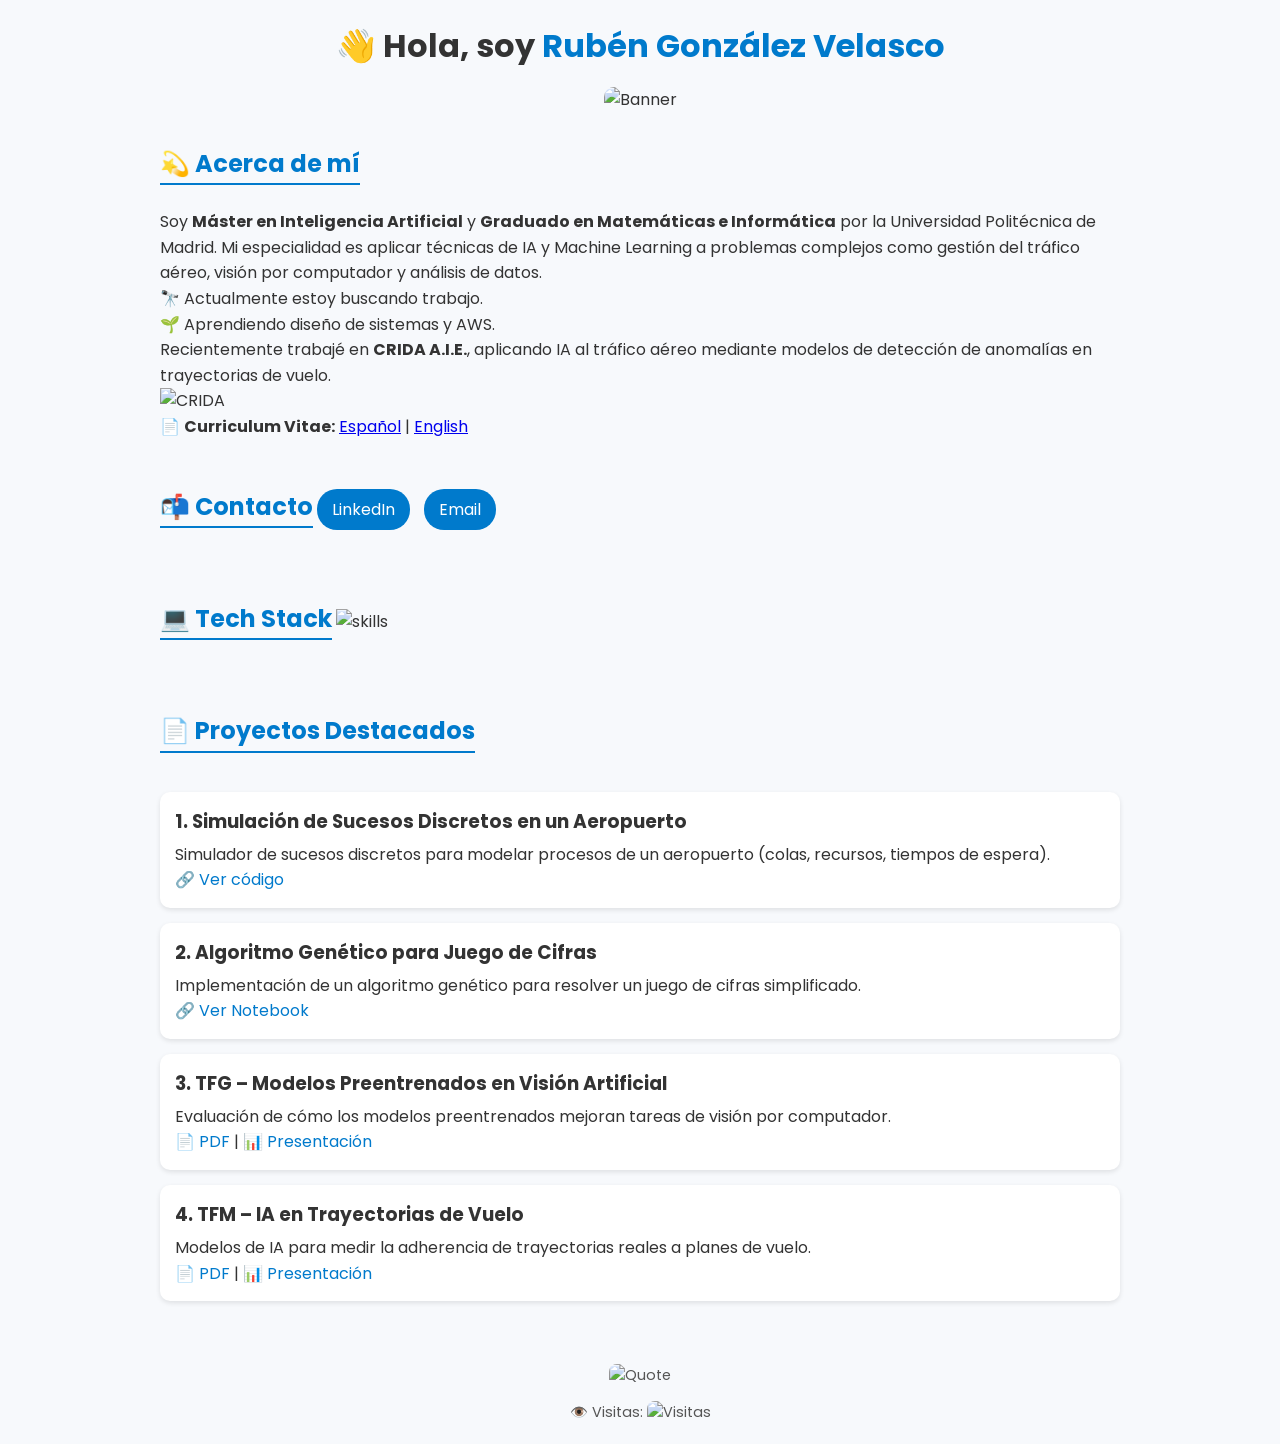
==== index.html @ e077697e "web portfolio" ====
<!DOCTYPE html>
<html lang="es">
<head>
  <meta charset="UTF-8" />
  <meta name="viewport" content="width=device-width, initial-scale=1.0" />
  <title>Rubén González Velasco - Portfolio</title>
  <link rel="stylesheet" href="style.css" />
  <link rel="icon" href="https://github.githubassets.com/favicons/favicon.svg">
</head>
<body>
  <header>
    <h1>👋 Hola, soy <span>Rubén González Velasco</span></h1>
    <img src="https://github.com/user-attachments/assets/cf36f04b-be37-4654-add8-c51fd2885842" alt="Banner" />
  </header>

  <section id="about">
    <h2>💫 Acerca de mí</h2>
    <p>
      Soy <strong>Máster en Inteligencia Artificial</strong> y <strong>Graduado en Matemáticas e Informática</strong> por la Universidad Politécnica de Madrid.
      Mi especialidad es aplicar técnicas de IA y Machine Learning a problemas complejos como gestión del tráfico aéreo, visión por computador y análisis de datos.
    </p>
    <p>🔭 Actualmente estoy buscando trabajo.<br>🌱 Aprendiendo diseño de sistemas y AWS.</p>
    <p>
      Recientemente trabajé en <strong>CRIDA A.I.E.</strong>, aplicando IA al tráfico aéreo mediante modelos de detección de anomalías en trayectorias de vuelo.
    </p>
    <img src="https://github.com/user-attachments/assets/e8e61210-2e44-48e4-aae3-0cb80ba0fecf" alt="CRIDA" />
    <p>📄 <strong>Curriculum Vitae:</strong>
      <a href="docs/CV_RubenGonzalezVelasco_Agosto25.pdf">Español</a> |
      <a href="docs/CV_RubenGonzalezVelasco_Aug25.pdf">English</a>
    </p>
  </section>

  <section id="contact">
    <h2>📬 Contacto</h2>
    <a class="badge" href="https://linkedin.com/in/rubengonvel" target="_blank">LinkedIn</a>
    <a class="badge" href="mailto:rubengonzalezvelasco@gmail.com">Email</a>
  </section>

  <section id="stack">
    <h2>💻 Tech Stack</h2>
    <img src="https://skillicons.dev/icons?i=python,java,c,r,tensorflow,pytorch,react,flask,aws,git,docker,latex,figma" alt="skills" />
  </section>

  <section id="projects">
    <h2>📄 Proyectos Destacados</h2>

    <div class="project">
      <h3>1. Simulación de Sucesos Discretos en un Aeropuerto</h3>
      <p>Simulador de sucesos discretos para modelar procesos de un aeropuerto (colas, recursos, tiempos de espera).</p>
      <a href="https://github.com/RubenGonV/Simulacion/tree/main/P1">🔗 Ver código</a>
    </div>

    <div class="project">
      <h3>2. Algoritmo Genético para Juego de Cifras</h3>
      <p>Implementación de un algoritmo genético para resolver un juego de cifras simplificado.</p>
      <a href="https://github.com/RubenGonV/Simulacion/blob/main/P2/genetic_main.ipynb">🔗 Ver Notebook</a>
    </div>

    <div class="project">
      <h3>3. TFG – Modelos Preentrenados en Visión Artificial</h3>
      <p>Evaluación de cómo los modelos preentrenados mejoran tareas de visión por computador.</p>
      <a href="docs/TFG_Ruben.pdf">📄 PDF</a> | <a href="docs/TFG_Presentacion.pdf">📊 Presentación</a>
    </div>

    <div class="project">
      <h3>4. TFM – IA en Trayectorias de Vuelo</h3>
      <p>Modelos de IA para medir la adherencia de trayectorias reales a planes de vuelo.</p>
      <a href="docs/TFM_Ruben.pdf">📄 PDF</a> | <a href="docs/TFM_Presentacion.pdf">📊 Presentación</a>
    </div>
  </section>

  <footer>
    <img src="https://quotes-github-readme.vercel.app/api?type=horizontal&theme=dark" alt="Quote" />
    <p>👁️ Visitas: <img src="https://visitcount.itsvg.in/api?id=RubenGonV&icon=0&color=12" alt="Visitas" /></p>
  </footer>
</body>
</html>
---- style.css ----
@import url('https://fonts.googleapis.com/css2?family=Poppins:wght@300;500;700&display=swap');

* {
  box-sizing: border-box;
  margin: 0;
  padding: 0;
  font-family: 'Poppins', sans-serif;
}

body {
  background-color: #f7f9fc;
  color: #333;
  line-height: 1.6;
  padding: 20px;
  max-width: 1000px;
  margin: auto;
}

header {
  text-align: center;
  margin-bottom: 2em;
}

header h1 span {
  color: #007acc;
}

header img {
  width: 100%;
  border-radius: 10px;
  margin-top: 1em;
}

section {
  margin-bottom: 3em;
}

h2 {
  color: #007acc;
  border-bottom: 2px solid #007acc;
  display: inline-block;
  margin-bottom: 1em;
}

.badge {
  display: inline-block;
  background: #007acc;
  color: white;
  padding: 8px 15px;
  border-radius: 20px;
  text-decoration: none;
  margin-right: 10px;
  transition: background 0.3s;
}

.badge:hover {
  background: #005b99;
}

.project {
  background: white;
  border-radius: 10px;
  padding: 15px;
  margin: 15px 0;
  box-shadow: 0 2px 5px rgba(0,0,0,0.1);
}

.project h3 {
  margin-bottom: 5px;
}

.project a {
  color: #007acc;
  text-decoration: none;
}

footer {
  text-align: center;
  font-size: 0.9em;
  color: #555;
}

footer img {
  margin-top: 1em;
  border-radius: 8px;
}
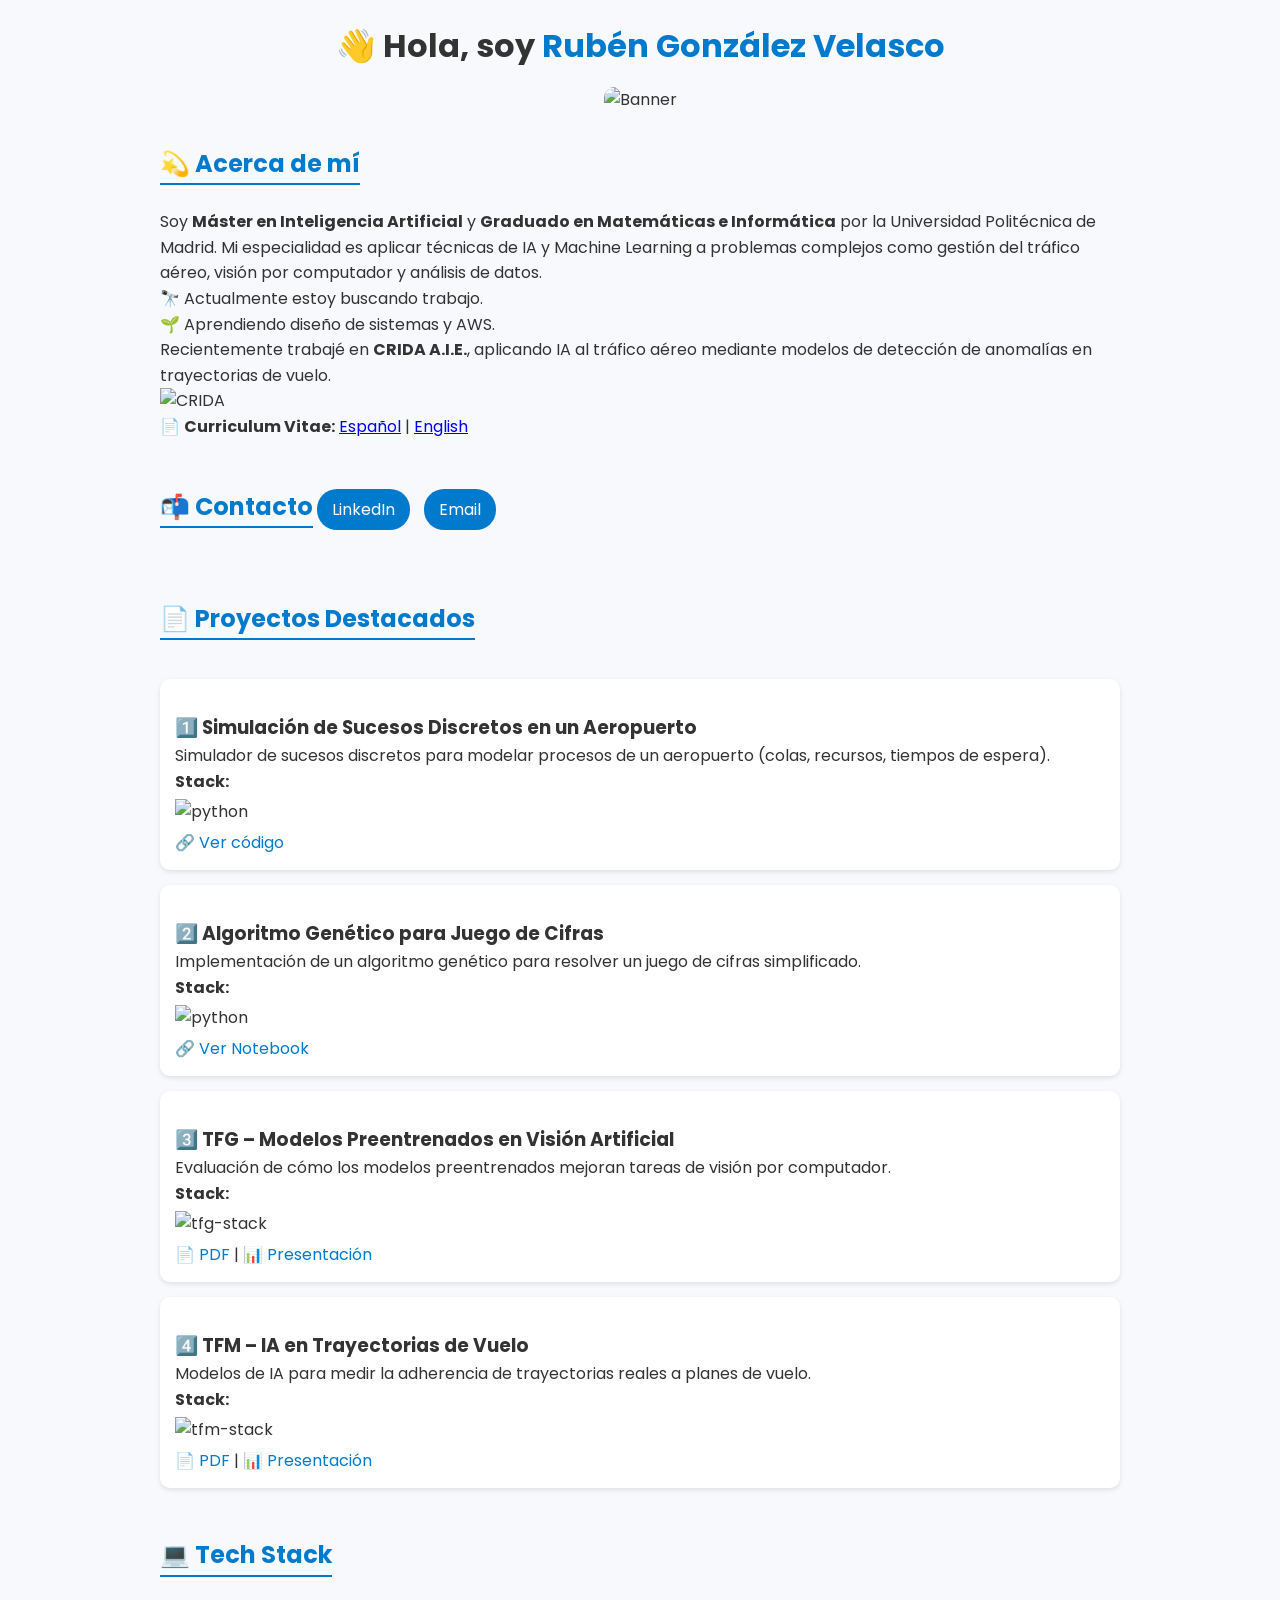
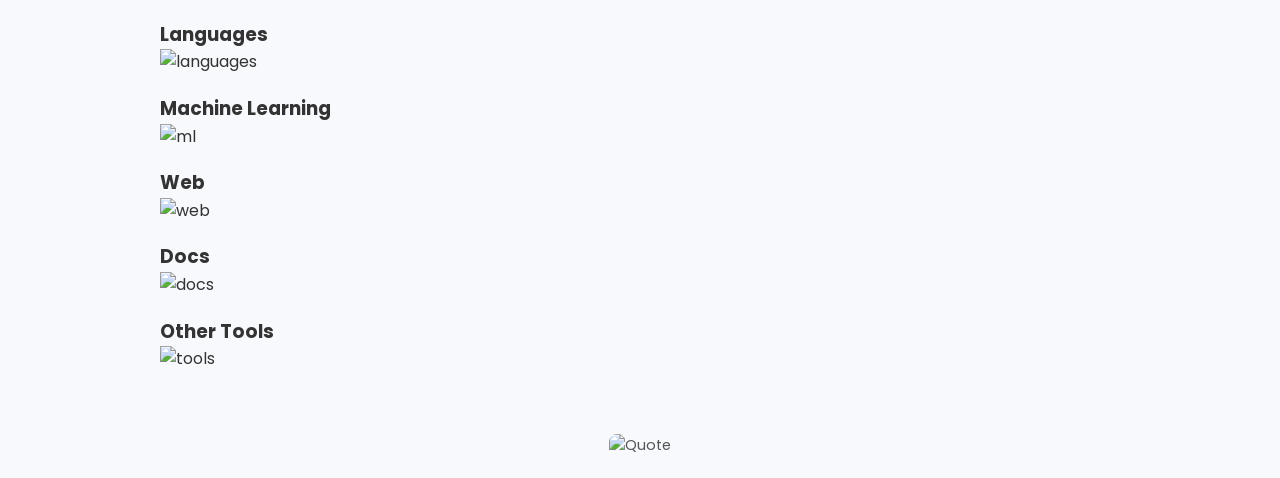
==== commit 28263457: "cambios visuales web" ====
--- a/index.html
+++ b/index.html
@@ -36,42 +36,69 @@
     <a class="badge" href="mailto:rubengonzalezvelasco@gmail.com">Email</a>
   </section>
 
-  <section id="stack">
-    <h2>💻 Tech Stack</h2>
-    <img src="https://skillicons.dev/icons?i=python,java,c,r,tensorflow,pytorch,react,flask,aws,git,docker,latex,figma" alt="skills" />
-  </section>
-
   <section id="projects">
     <h2>📄 Proyectos Destacados</h2>
 
     <div class="project">
-      <h3>1. Simulación de Sucesos Discretos en un Aeropuerto</h3>
+      <h3>1️⃣ Simulación de Sucesos Discretos en un Aeropuerto</h3>
       <p>Simulador de sucesos discretos para modelar procesos de un aeropuerto (colas, recursos, tiempos de espera).</p>
-      <a href="https://github.com/RubenGonV/Simulacion/tree/main/P1">🔗 Ver código</a>
+      <p><strong>Stack:</strong></p>
+      <img src="https://skillicons.dev/icons?i=python" alt="python">
+      <p><a href="https://github.com/RubenGonV/Simulacion/tree/main/P1">🔗 Ver código</a></p>
     </div>
 
     <div class="project">
-      <h3>2. Algoritmo Genético para Juego de Cifras</h3>
+      <h3>2️⃣ Algoritmo Genético para Juego de Cifras</h3>
       <p>Implementación de un algoritmo genético para resolver un juego de cifras simplificado.</p>
-      <a href="https://github.com/RubenGonV/Simulacion/blob/main/P2/genetic_main.ipynb">🔗 Ver Notebook</a>
+      <p><strong>Stack:</strong></p>
+      <img src="https://skillicons.dev/icons?i=python" alt="python">
+      <p><a href="https://github.com/RubenGonV/Simulacion/blob/main/P2/genetic_main.ipynb">🔗 Ver Notebook</a></p>
     </div>
 
     <div class="project">
-      <h3>3. TFG – Modelos Preentrenados en Visión Artificial</h3>
+      <h3>3️⃣ TFG – Modelos Preentrenados en Visión Artificial</h3>
       <p>Evaluación de cómo los modelos preentrenados mejoran tareas de visión por computador.</p>
-      <a href="docs/TFG_Ruben.pdf">📄 PDF</a> | <a href="docs/TFG_Presentacion.pdf">📊 Presentación</a>
+      <p><strong>Stack:</strong></p>
+      <img src="https://skillicons.dev/icons?i=python,flask,pytorch,docker,latex" alt="tfg-stack">
+      <p>
+        <a href="docs/TFG_Ruben.pdf">📄 PDF</a> | 
+        <a href="docs/TFG_Presentacion.pdf">📊 Presentación</a>
+      </p>
     </div>
 
     <div class="project">
-      <h3>4. TFM – IA en Trayectorias de Vuelo</h3>
+      <h3>4️⃣ TFM – IA en Trayectorias de Vuelo</h3>
       <p>Modelos de IA para medir la adherencia de trayectorias reales a planes de vuelo.</p>
-      <a href="docs/TFM_Ruben.pdf">📄 PDF</a> | <a href="docs/TFM_Presentacion.pdf">📊 Presentación</a>
+      <p><strong>Stack:</strong></p>
+      <img src="https://skillicons.dev/icons?i=python,tensorflow,latex" alt="tfm-stack">
+      <p>
+        <a href="docs/TFM_Ruben.pdf">📄 PDF</a> | 
+        <a href="docs/TFM_Presentacion.pdf">📊 Presentación</a>
+      </p>
     </div>
+  </section>
+
+  <section id="stack">
+    <h2>💻 Tech Stack</h2>
+    
+    <h3>Languages</h3>
+    <p><img src="https://skillicons.dev/icons?i=python,c,java,r" alt="languages"></p>
+
+    <h3>Machine Learning</h3>
+    <p><img src="https://skillicons.dev/icons?i=pytorch,tensorflow,sklearn" alt="ml"></p>
+
+    <h3>Web</h3>
+    <p><img src="https://skillicons.dev/icons?i=angular,flask" alt="web"></p>
+
+    <h3>Docs</h3>
+    <p><img src="https://skillicons.dev/icons?i=latex,markdown,figma,notion" alt="docs"></p>
+
+    <h3>Other Tools</h3>
+    <p><img src="https://skillicons.dev/icons?i=anaconda,qt,mysql,postgres,githubactions,git,github,gitlab,docker,postman" alt="tools"></p>
   </section>
 
   <footer>
     <img src="https://quotes-github-readme.vercel.app/api?type=horizontal&theme=dark" alt="Quote" />
-    <p>👁️ Visitas: <img src="https://visitcount.itsvg.in/api?id=RubenGonV&icon=0&color=12" alt="Visitas" /></p>
   </footer>
 </body>
 </html>
--- a/style.css
+++ b/style.css
@@ -42,6 +42,11 @@
   margin-bottom: 1em;
 }
 
+h3 {
+  margin-top: 1em;
+  color: #333;
+}
+
 .badge {
   display: inline-block;
   background: #007acc;
@@ -65,8 +70,9 @@
   box-shadow: 0 2px 5px rgba(0,0,0,0.1);
 }
 
-.project h3 {
-  margin-bottom: 5px;
+.project img {
+  height: 40px;
+  margin: 5px 0;
 }
 
 .project a {
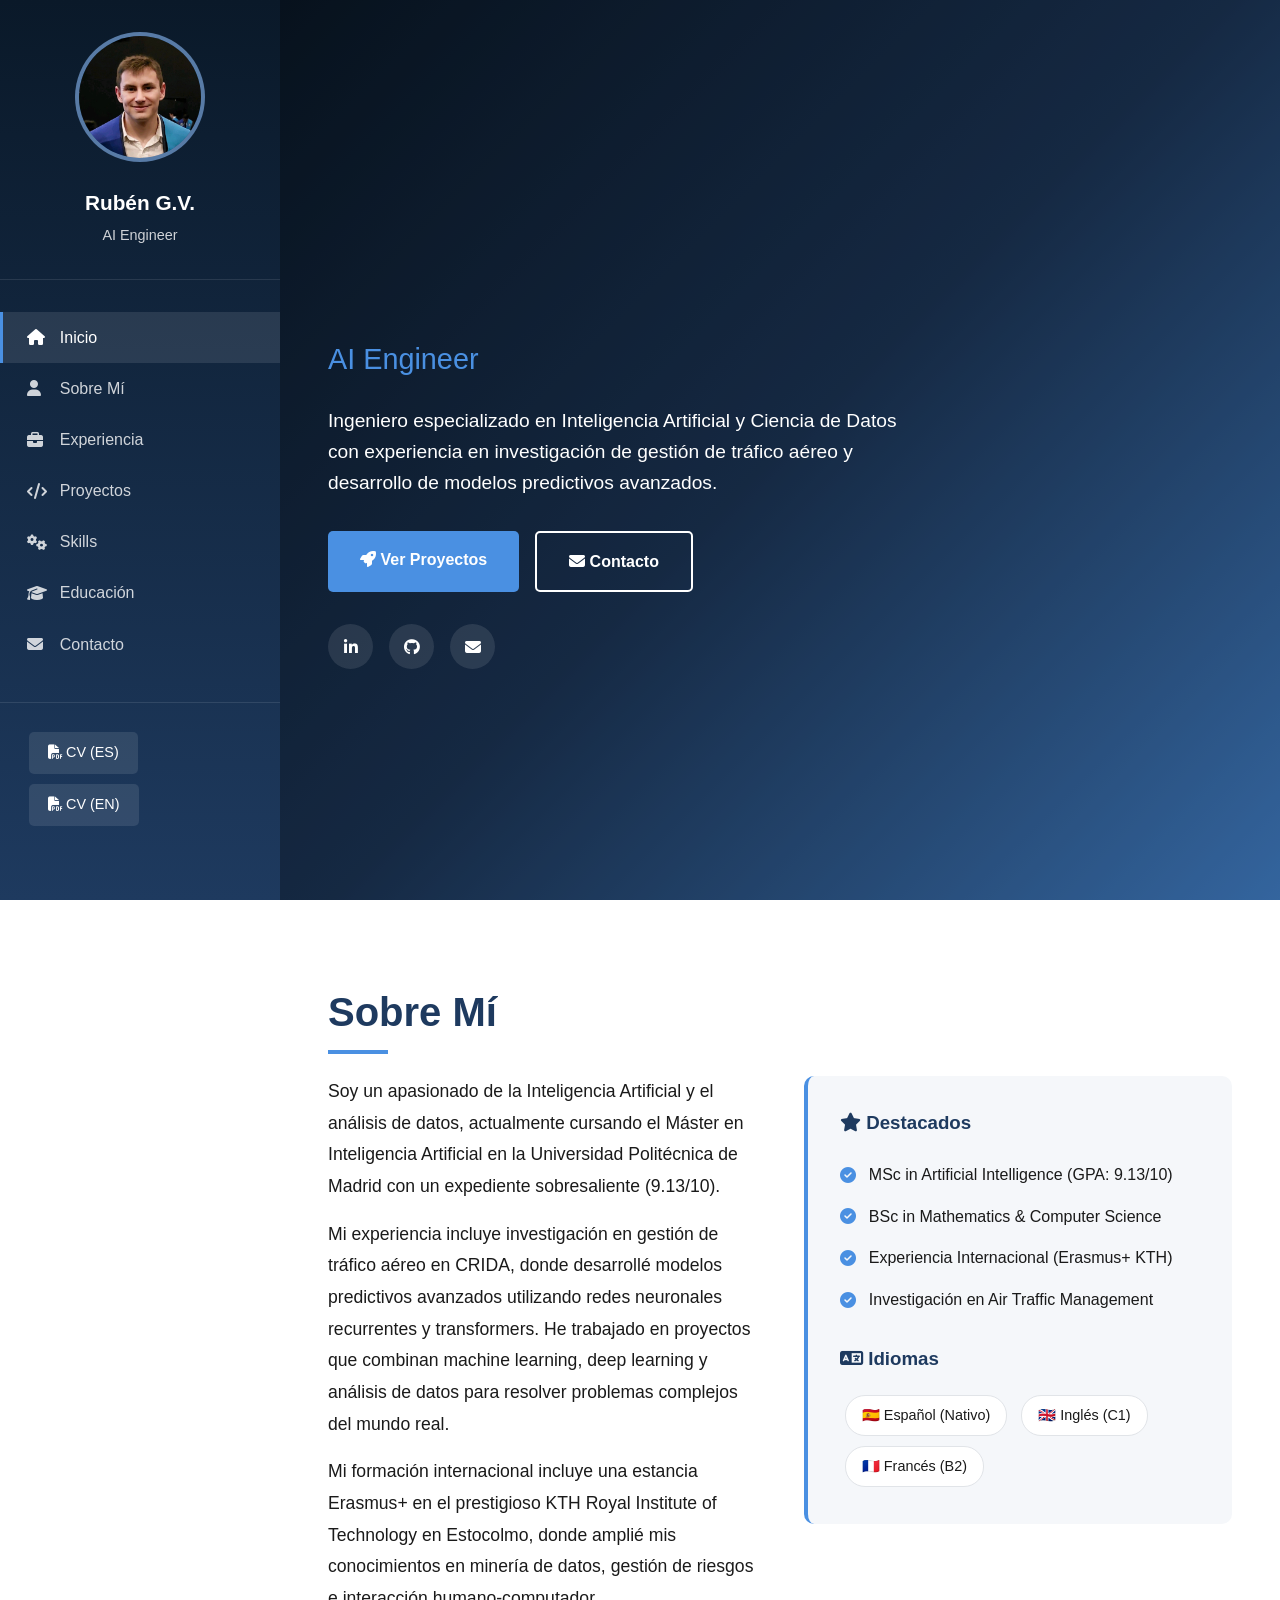
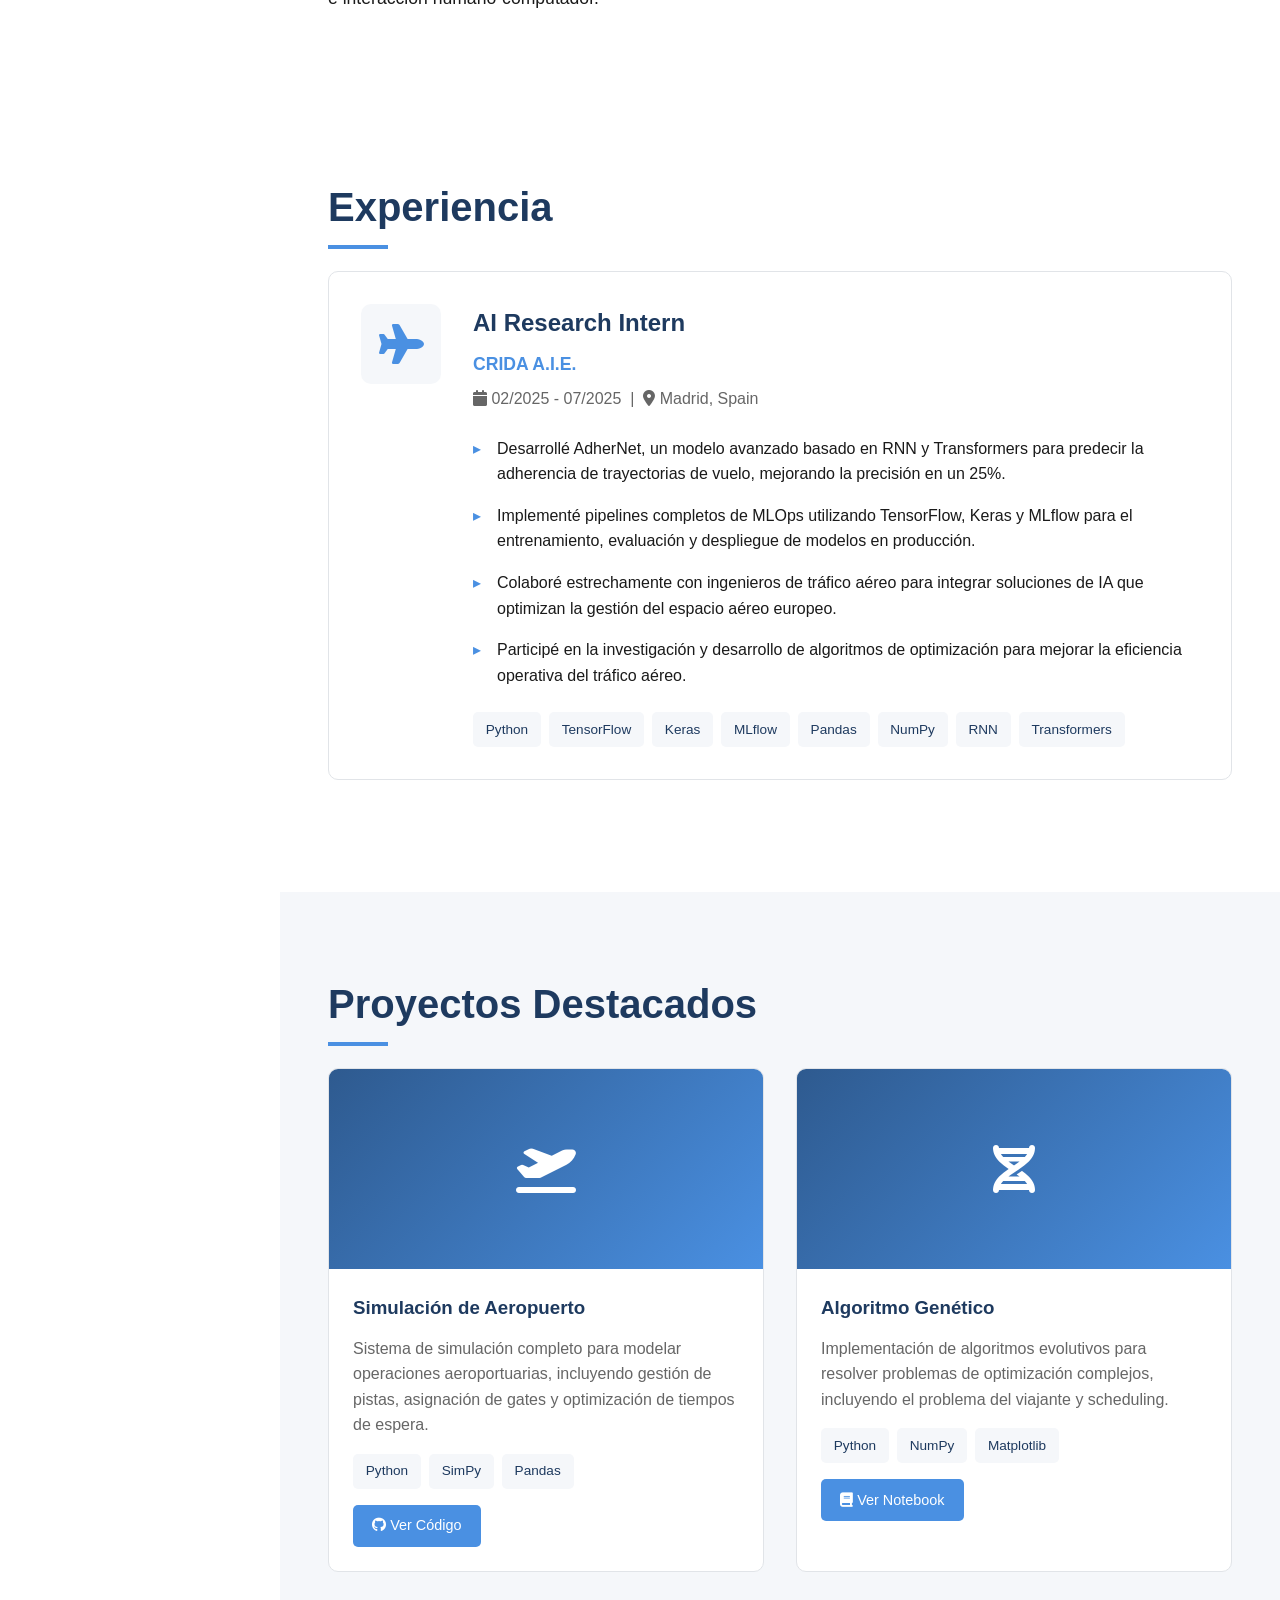
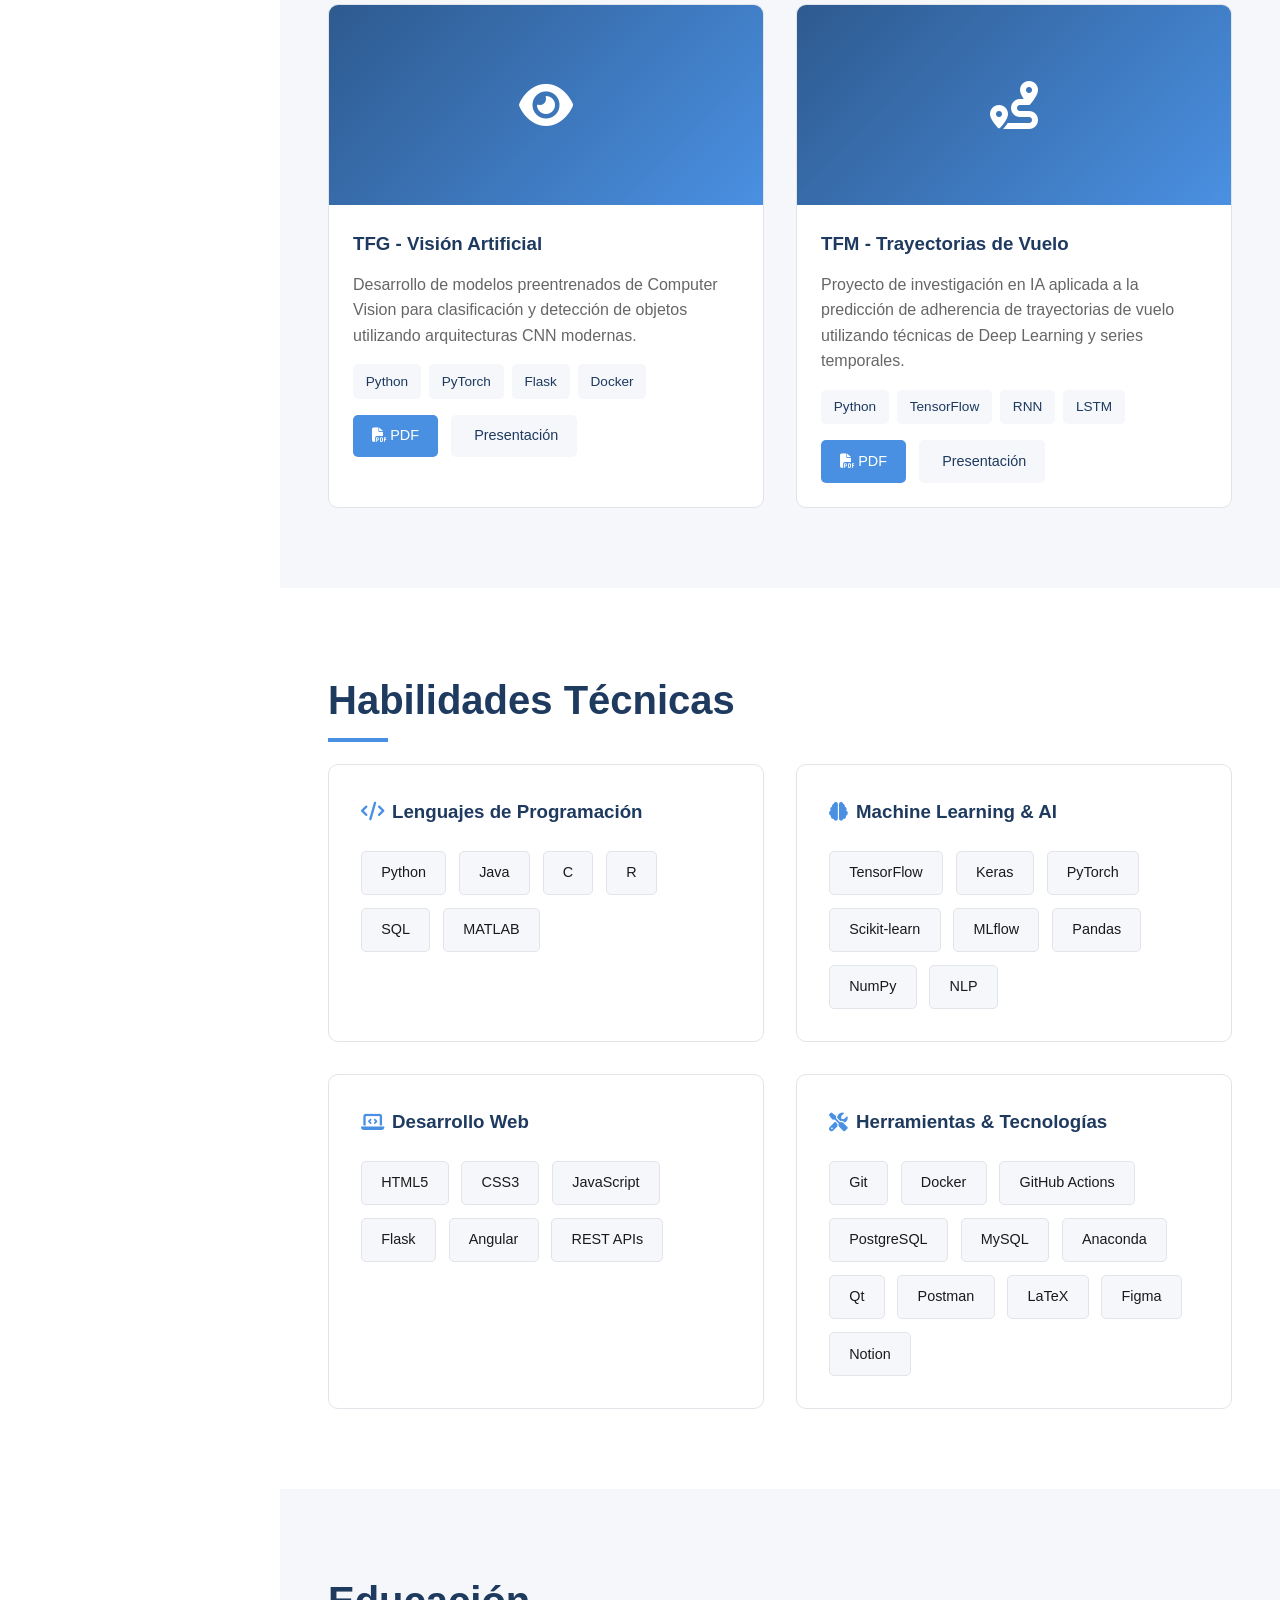
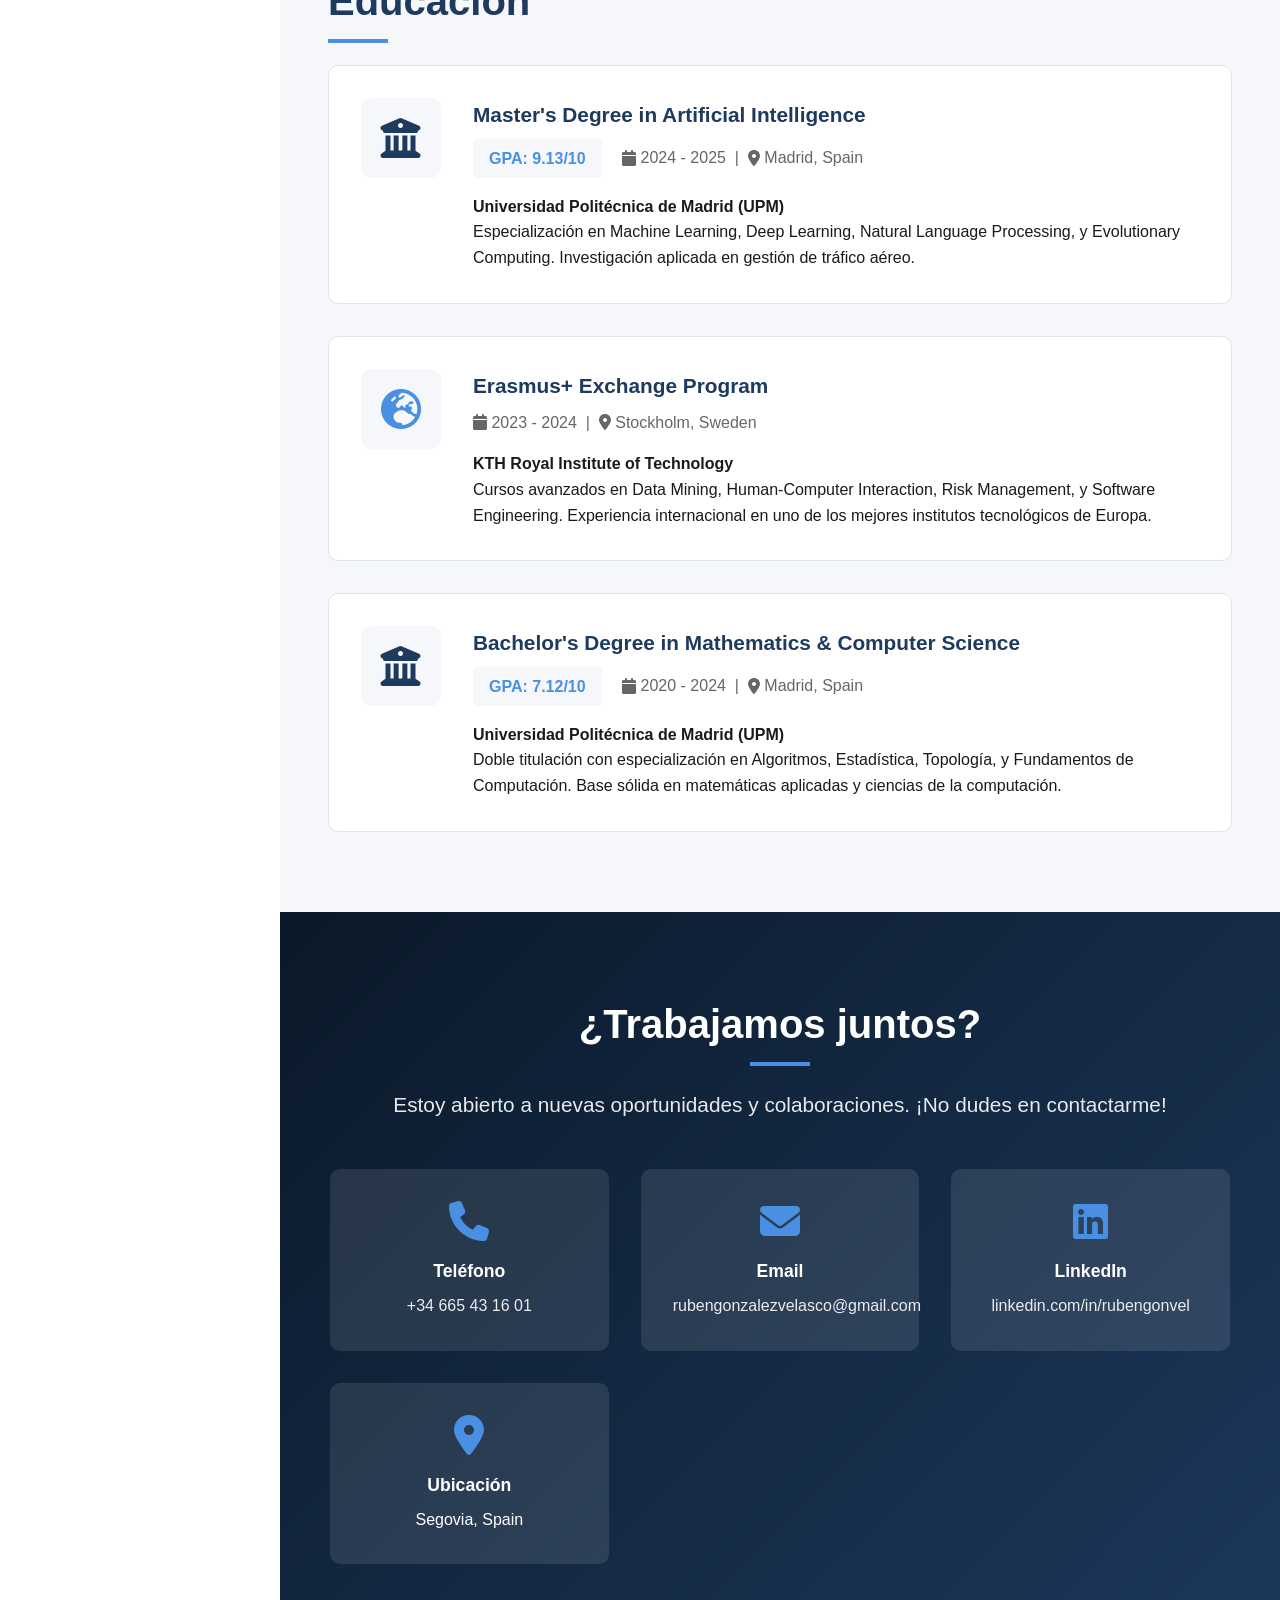
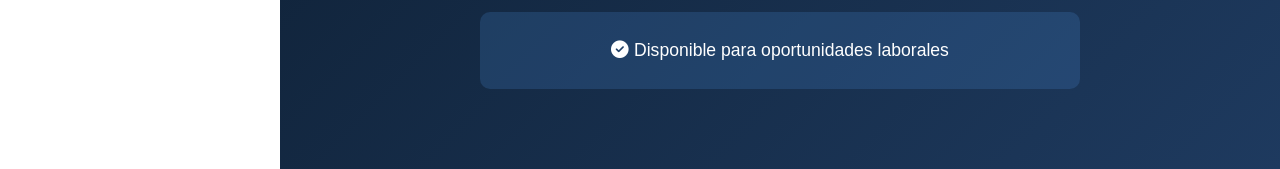
==== commit 0a435526: "Design Update" ====
--- a/index.html
+++ b/index.html
@@ -1,104 +1,462 @@
 <!DOCTYPE html>
 <html lang="es">
 <head>
-  <meta charset="UTF-8" />
-  <meta name="viewport" content="width=device-width, initial-scale=1.0" />
-  <title>Rubén González Velasco - Portfolio</title>
-  <link rel="stylesheet" href="style.css" />
-  <link rel="icon" href="https://github.githubassets.com/favicons/favicon.svg">
+    <meta charset="UTF-8">
+    <meta name="viewport" content="width=device-width, initial-scale=1.0">
+    <meta name="description" content="Portfolio de Rubén González Velasco - AI Engineer, Data Scientist e Investigador especializado en Machine Learning y Gestión de Tráfico Aéreo">
+    <meta name="keywords" content="AI Engineer, Data Science, Machine Learning, Python, Research, Portfolio">
+    <meta name="author" content="Rubén González Velasco">
+    
+    <!-- Open Graph -->
+    <meta property="og:title" content="Rubén González Velasco - AI Engineer & Researcher">
+    <meta property="og:description" content="Portfolio profesional de ingeniero especializado en IA y Ciencia de Datos">
+    <meta property="og:type" content="website">
+    
+    <title>Rubén González Velasco - AI Engineer & Researcher</title>
+    
+    <!-- Font Awesome -->
+    <link rel="stylesheet" href="https://cdnjs.cloudflare.com/ajax/libs/font-awesome/6.4.0/css/all.min.css">
+    
+    <!-- Estilos externos -->
+    <link rel="stylesheet" href="style.css">
 </head>
 <body>
-  <header>
-    <h1>👋 Hola, soy <span>Rubén González Velasco</span></h1>
-    <img src="https://github.com/user-attachments/assets/cf36f04b-be37-4654-add8-c51fd2885842" alt="Banner" />
-  </header>
-
-  <section id="about">
-    <h2>💫 Acerca de mí</h2>
-    <p>
-      Soy <strong>Máster en Inteligencia Artificial</strong> y <strong>Graduado en Matemáticas e Informática</strong> por la Universidad Politécnica de Madrid.
-      Mi especialidad es aplicar técnicas de IA y Machine Learning a problemas complejos como gestión del tráfico aéreo, visión por computador y análisis de datos.
-    </p>
-    <p>🔭 Actualmente estoy buscando trabajo.<br>🌱 Aprendiendo diseño de sistemas y AWS.</p>
-    <p>
-      Recientemente trabajé en <strong>CRIDA A.I.E.</strong>, aplicando IA al tráfico aéreo mediante modelos de detección de anomalías en trayectorias de vuelo.
-    </p>
-    <img src="https://github.com/user-attachments/assets/e8e61210-2e44-48e4-aae3-0cb80ba0fecf" alt="CRIDA" />
-    <p>📄 <strong>Curriculum Vitae:</strong>
-      <a href="docs/CV_RubenGonzalezVelasco_Agosto25.pdf">Español</a> |
-      <a href="docs/CV_RubenGonzalezVelasco_Aug25.pdf">English</a>
-    </p>
-  </section>
-
-  <section id="contact">
-    <h2>📬 Contacto</h2>
-    <a class="badge" href="https://linkedin.com/in/rubengonvel" target="_blank">LinkedIn</a>
-    <a class="badge" href="mailto:rubengonzalezvelasco@gmail.com">Email</a>
-  </section>
-
-  <section id="projects">
-    <h2>📄 Proyectos Destacados</h2>
-
-    <div class="project">
-      <h3>1️⃣ Simulación de Sucesos Discretos en un Aeropuerto</h3>
-      <p>Simulador de sucesos discretos para modelar procesos de un aeropuerto (colas, recursos, tiempos de espera).</p>
-      <p><strong>Stack:</strong></p>
-      <img src="https://skillicons.dev/icons?i=python" alt="python">
-      <p><a href="https://github.com/RubenGonV/Simulacion/tree/main/P1">🔗 Ver código</a></p>
-    </div>
-
-    <div class="project">
-      <h3>2️⃣ Algoritmo Genético para Juego de Cifras</h3>
-      <p>Implementación de un algoritmo genético para resolver un juego de cifras simplificado.</p>
-      <p><strong>Stack:</strong></p>
-      <img src="https://skillicons.dev/icons?i=python" alt="python">
-      <p><a href="https://github.com/RubenGonV/Simulacion/blob/main/P2/genetic_main.ipynb">🔗 Ver Notebook</a></p>
-    </div>
-
-    <div class="project">
-      <h3>3️⃣ TFG – Modelos Preentrenados en Visión Artificial</h3>
-      <p>Evaluación de cómo los modelos preentrenados mejoran tareas de visión por computador.</p>
-      <p><strong>Stack:</strong></p>
-      <img src="https://skillicons.dev/icons?i=python,flask,pytorch,docker,latex" alt="tfg-stack">
-      <p>
-        <a href="docs/TFG_Ruben.pdf">📄 PDF</a> | 
-        <a href="docs/TFG_Presentacion.pdf">📊 Presentación</a>
-      </p>
-    </div>
-
-    <div class="project">
-      <h3>4️⃣ TFM – IA en Trayectorias de Vuelo</h3>
-      <p>Modelos de IA para medir la adherencia de trayectorias reales a planes de vuelo.</p>
-      <p><strong>Stack:</strong></p>
-      <img src="https://skillicons.dev/icons?i=python,tensorflow,latex" alt="tfm-stack">
-      <p>
-        <a href="docs/TFM_Ruben.pdf">📄 PDF</a> | 
-        <a href="docs/TFM_Presentacion.pdf">📊 Presentación</a>
-      </p>
-    </div>
-  </section>
-
-  <section id="stack">
-    <h2>💻 Tech Stack</h2>
-    
-    <h3>Languages</h3>
-    <p><img src="https://skillicons.dev/icons?i=python,c,java,r" alt="languages"></p>
-
-    <h3>Machine Learning</h3>
-    <p><img src="https://skillicons.dev/icons?i=pytorch,tensorflow,sklearn" alt="ml"></p>
-
-    <h3>Web</h3>
-    <p><img src="https://skillicons.dev/icons?i=angular,flask" alt="web"></p>
-
-    <h3>Docs</h3>
-    <p><img src="https://skillicons.dev/icons?i=latex,markdown,figma,notion" alt="docs"></p>
-
-    <h3>Other Tools</h3>
-    <p><img src="https://skillicons.dev/icons?i=anaconda,qt,mysql,postgres,githubactions,git,github,gitlab,docker,postman" alt="tools"></p>
-  </section>
-
-  <footer>
-    <img src="https://quotes-github-readme.vercel.app/api?type=horizontal&theme=dark" alt="Quote" />
-  </footer>
+    <!-- Navegación Lateral -->
+    <aside class="sidebar" id="sidebar">
+        <div class="sidebar-header">
+            <img src="images/perfil.jpg" alt="Foto de Rubén González Velasco" class="profile-img">
+            <h2>Rubén G.V.</h2>
+            <p>AI Engineer</p>
+        </div>
+        
+        <nav class="sidebar-nav">
+            <a href="#inicio" class="nav-link active">
+                <i class="fas fa-home"></i>
+                Inicio
+            </a>
+            <a href="#sobre-mi" class="nav-link">
+                <i class="fas fa-user"></i>
+                Sobre Mí
+            </a>
+            <a href="#experiencia" class="nav-link">
+                <i class="fas fa-briefcase"></i>
+                Experiencia
+            </a>
+            <a href="#proyectos" class="nav-link">
+                <i class="fas fa-code"></i>
+                Proyectos
+            </a>
+            <a href="#skills" class="nav-link">
+                <i class="fas fa-cogs"></i>
+                Skills
+            </a>
+            <a href="#educacion" class="nav-link">
+                <i class="fas fa-graduation-cap"></i>
+                Educación
+            </a>
+            <a href="#contacto" class="nav-link">
+                <i class="fas fa-envelope"></i>
+                Contacto
+            </a>
+        </nav>
+        
+        <div class="cv-links">
+            <a href="https://github.com/RubenGonV/RubenGonV/blob/main/docs/CV_RubenGonzalezVelasco_Aug25.pdf" class="cv-link" target="_blank">
+                <i class="fas fa-file-pdf"></i> CV (ES)
+            </a>
+            <a href="https://github.com/RubenGonV/RubenGonV/blob/main/docs/CV_RubenGonzalezVelasco_EN_Nov25.pdf" class="cv-link" target="_blank">
+                <i class="fas fa-file-pdf"></i> CV (EN)
+            </a>
+
+        </div>
+    </aside>
+
+    <!-- Header Móvil -->
+    <header class="mobile-header">
+        <h2>Rubén G.V.</h2>
+        <button class="hamburger" id="hamburger">
+            <i class="fas fa-bars"></i>
+        </button>
+    </header>
+
+    <!-- Contenido Principal -->
+    <main class="main-content">
+        <!-- Hero Section -->
+        <section id="inicio">
+            <div class="hero-content">
+                <h1 class="fade-in">Rubén González Velasco</h1>
+                <div class="typing-text" id="typing-text"></div>
+                <p class="hero-description fade-in">
+                    Ingeniero especializado en Inteligencia Artificial y Ciencia de Datos con experiencia en investigación de gestión de tráfico aéreo y desarrollo de modelos predictivos avanzados.
+                </p>
+                <div class="cta-buttons fade-in">
+                    <a href="#proyectos" class="btn btn-primary">
+                        <i class="fas fa-rocket"></i> Ver Proyectos
+                    </a>
+                    <a href="#contacto" class="btn btn-outline">
+                        <i class="fas fa-envelope"></i> Contacto
+                    </a>
+                </div>
+                <div class="social-links fade-in">
+                    <a href="https://linkedin.com/in/rubengonvel/" target="_blank" class="social-link" title="LinkedIn">
+                        <i class="fab fa-linkedin-in"></i>
+                    </a>
+                    <a href="https://github.com/rubengonv" target="_blank" class="social-link" title="GitHub">
+                        <i class="fab fa-github"></i>
+                    </a>
+                    <a href="mailto:rubengonzalezvelasco@gmail.com" class="social-link" title="Email">
+                        <i class="fas fa-envelope"></i>
+                    </a>
+                </div>
+            </div>
+        </section>
+
+        <!-- About Section -->
+        <section id="sobre-mi">
+            <h2 class="section-title">Sobre Mí</h2>
+            <div class="about-content">
+                <div class="about-text">
+                    <p>
+                        Soy un apasionado de la Inteligencia Artificial y el análisis de datos, actualmente cursando el Máster en Inteligencia Artificial en la Universidad Politécnica de Madrid con un expediente sobresaliente (9.13/10).
+                    </p>
+                    <p style="margin-top: 1rem;">
+                        Mi experiencia incluye investigación en gestión de tráfico aéreo en CRIDA, donde desarrollé modelos predictivos avanzados utilizando redes neuronales recurrentes y transformers. He trabajado en proyectos que combinan machine learning, deep learning y análisis de datos para resolver problemas complejos del mundo real.
+                    </p>
+                    <p style="margin-top: 1rem;">
+                        Mi formación internacional incluye una estancia Erasmus+ en el prestigioso KTH Royal Institute of Technology en Estocolmo, donde amplié mis conocimientos en minería de datos, gestión de riesgos e interacción humano-computador.
+                    </p>
+                </div>
+                <div>
+                    <div class="highlights">
+                        <h3><i class="fas fa-star"></i> Destacados</h3>
+                        <ul>
+                            <li>
+                                <i class="fas fa-check-circle"></i>
+                                MSc in Artificial Intelligence (GPA: 9.13/10)
+                            </li>
+                            <li>
+                                <i class="fas fa-check-circle"></i>
+                                BSc in Mathematics & Computer Science
+                            </li>
+                            <li>
+                                <i class="fas fa-check-circle"></i>
+                                Experiencia Internacional (Erasmus+ KTH)
+                            </li>
+                            <li>
+                                <i class="fas fa-check-circle"></i>
+                                Investigación en Air Traffic Management
+                            </li>
+                        </ul>
+                        <div class="languages">
+                            <h3 style="margin-top: 1.5rem;"><i class="fas fa-language"></i> Idiomas</h3>
+                            <span class="language-tag">🇪🇸 Español (Nativo)</span>
+                            <span class="language-tag">🇬🇧 Inglés (C1)</span>
+                            <span class="language-tag">🇫🇷 Francés (B2)</span>
+                        </div>
+                    </div>
+                </div>
+            </div>
+        </section>
+
+        <!-- Experience Section -->
+        <section id="experiencia">
+            <h2 class="section-title">Experiencia</h2>
+            <div class="experience-card">
+                <div class="company-logo" style="background: var(--surface); display: flex; align-items: center; justify-content: center; border-radius: 10px;">
+                    <i class="fas fa-plane" style="font-size: 2.5rem; color: var(--accent);"></i>
+                </div>
+                <div class="experience-details">
+                    <h3>AI Research Intern</h3>
+                    <div class="company-name">CRIDA A.I.E.</div>
+                    <div class="experience-meta">
+                        <i class="fas fa-calendar"></i> 02/2025 - 07/2025 &nbsp;|&nbsp;
+                        <i class="fas fa-map-marker-alt"></i> Madrid, Spain
+                    </div>
+                    <ul class="experience-bullets">
+                        <li>Desarrollé AdherNet, un modelo avanzado basado en RNN y Transformers para predecir la adherencia de trayectorias de vuelo, mejorando la precisión en un 25%.</li>
+                        <li>Implementé pipelines completos de MLOps utilizando TensorFlow, Keras y MLflow para el entrenamiento, evaluación y despliegue de modelos en producción.</li>
+                        <li>Colaboré estrechamente con ingenieros de tráfico aéreo para integrar soluciones de IA que optimizan la gestión del espacio aéreo europeo.</li>
+                        <li>Participé en la investigación y desarrollo de algoritmos de optimización para mejorar la eficiencia operativa del tráfico aéreo.</li>
+                    </ul>
+                    <div class="tech-badges">
+                        <span class="badge">Python</span>
+                        <span class="badge">TensorFlow</span>
+                        <span class="badge">Keras</span>
+                        <span class="badge">MLflow</span>
+                        <span class="badge">Pandas</span>
+                        <span class="badge">NumPy</span>
+                        <span class="badge">RNN</span>
+                        <span class="badge">Transformers</span>
+                    </div>
+                </div>
+            </div>
+        </section>
+
+        <!-- Projects Section -->
+        <section id="proyectos">
+            <h2 class="section-title">Proyectos Destacados</h2>
+            <div class="projects-grid">
+                <!-- Proyecto 1 -->
+                <div class="project-card">
+                    <div class="project-image">
+                        <i class="fas fa-plane-departure"></i>
+                    </div>
+                    <div class="project-content">
+                        <h3>Simulación de Aeropuerto</h3>
+                        <p class="project-description">
+                            Sistema de simulación completo para modelar operaciones aeroportuarias, incluyendo gestión de pistas, asignación de gates y optimización de tiempos de espera.
+                        </p>
+                        <div class="tech-badges">
+                            <span class="badge">Python</span>
+                            <span class="badge">SimPy</span>
+                            <span class="badge">Pandas</span>
+                        </div>
+                        <div class="project-links">
+                            <a href="#" class="project-link">
+                                <i class="fab fa-github"></i> Ver Código
+                            </a>
+                        </div>
+                    </div>
+                </div>
+
+                <!-- Proyecto 2 -->
+                <div class="project-card">
+                    <div class="project-image">
+                        <i class="fas fa-dna"></i>
+                    </div>
+                    <div class="project-content">
+                        <h3>Algoritmo Genético</h3>
+                        <p class="project-description">
+                            Implementación de algoritmos evolutivos para resolver problemas de optimización complejos, incluyendo el problema del viajante y scheduling.
+                        </p>
+                        <div class="tech-badges">
+                            <span class="badge">Python</span>
+                            <span class="badge">NumPy</span>
+                            <span class="badge">Matplotlib</span>
+                        </div>
+                        <div class="project-links">
+                            <a href="#" class="project-link">
+                                <i class="fas fa-book"></i> Ver Notebook
+                            </a>
+                        </div>
+                    </div>
+                </div>
+
+                <!-- Proyecto 3 -->
+                <div class="project-card">
+                    <div class="project-image">
+                        <i class="fas fa-eye"></i>
+                    </div>
+                    <div class="project-content">
+                        <h3>TFG - Visión Artificial</h3>
+                        <p class="project-description">
+                            Desarrollo de modelos preentrenados de Computer Vision para clasificación y detección de objetos utilizando arquitecturas CNN modernas.
+                        </p>
+                        <div class="tech-badges">
+                            <span class="badge">Python</span>
+                            <span class="badge">PyTorch</span>
+                            <span class="badge">Flask</span>
+                            <span class="badge">Docker</span>
+                        </div>
+                        <div class="project-links">
+                            <a href="https://github.com/RubenGonV/RubenGonV/blob/main/docs/TFG_Ruben.pdf" class="project-link" target="_blank">
+                                <i class="fas fa-file-pdf"></i> PDF
+                            </a>
+                            <a href="https://github.com/RubenGonV/RubenGonV/blob/main/docs/TFG_Presentacion.pdf" class="project-link secondary" target="_blank">
+                                <i class="fas fa-presentation"></i> Presentación
+                            </a>
+                        </div>
+
+                    </div>
+                </div>
+
+                <!-- Proyecto 4 -->
+                <div class="project-card">
+                    <div class="project-image">
+                        <i class="fas fa-route"></i>
+                    </div>
+                    <div class="project-content">
+                        <h3>TFM - Trayectorias de Vuelo</h3>
+                        <p class="project-description">
+                            Proyecto de investigación en IA aplicada a la predicción de adherencia de trayectorias de vuelo utilizando técnicas de Deep Learning y series temporales.
+                        </p>
+                        <div class="tech-badges">
+                            <span class="badge">Python</span>
+                            <span class="badge">TensorFlow</span>
+                            <span class="badge">RNN</span>
+                            <span class="badge">LSTM</span>
+                        </div>
+                        <div class="project-links">
+                            <a href="https://github.com/RubenGonV/RubenGonV/blob/main/docs/TFM_Ruben.pdf" class="project-link" target="_blank">
+                                <i class="fas fa-file-pdf"></i> PDF
+                            </a>
+                            <a href="https://github.com/RubenGonV/RubenGonV/blob/main/docs/TFM_Presentacion.pdf" class="project-link secondary" target="_blank">
+                                <i class="fas fa-presentation"></i> Presentación
+                            </a>
+                        </div>
+
+                    </div>
+                </div>
+            </div>
+        </section>
+
+        <!-- Skills Section -->
+        <section id="skills">
+            <h2 class="section-title">Habilidades Técnicas</h2>
+            <div class="skills-grid">
+                <div class="skill-category">
+                    <h3><i class="fas fa-code"></i> Lenguajes de Programación</h3>
+                    <div class="skills-list">
+                        <span class="skill-tag">Python</span>
+                        <span class="skill-tag">Java</span>
+                        <span class="skill-tag">C</span>
+                        <span class="skill-tag">R</span>
+                        <span class="skill-tag">SQL</span>
+                        <span class="skill-tag">MATLAB</span>
+                    </div>
+                </div>
+
+                <div class="skill-category">
+                    <h3><i class="fas fa-brain"></i> Machine Learning & AI</h3>
+                    <div class="skills-list">
+                        <span class="skill-tag">TensorFlow</span>
+                        <span class="skill-tag">Keras</span>
+                        <span class="skill-tag">PyTorch</span>
+                        <span class="skill-tag">Scikit-learn</span>
+                        <span class="skill-tag">MLflow</span>
+                        <span class="skill-tag">Pandas</span>
+                        <span class="skill-tag">NumPy</span>
+                        <span class="skill-tag">NLP</span>
+                    </div>
+                </div>
+
+                <div class="skill-category">
+                    <h3><i class="fas fa-laptop-code"></i> Desarrollo Web</h3>
+                    <div class="skills-list">
+                        <span class="skill-tag">HTML5</span>
+                        <span class="skill-tag">CSS3</span>
+                        <span class="skill-tag">JavaScript</span>
+                        <span class="skill-tag">Flask</span>
+                        <span class="skill-tag">Angular</span>
+                        <span class="skill-tag">REST APIs</span>
+                    </div>
+                </div>
+
+                <div class="skill-category">
+                    <h3><i class="fas fa-tools"></i> Herramientas & Tecnologías</h3>
+                    <div class="skills-list">
+                        <span class="skill-tag">Git</span>
+                        <span class="skill-tag">Docker</span>
+                        <span class="skill-tag">GitHub Actions</span>
+                        <span class="skill-tag">PostgreSQL</span>
+                        <span class="skill-tag">MySQL</span>
+                        <span class="skill-tag">Anaconda</span>
+                        <span class="skill-tag">Qt</span>
+                        <span class="skill-tag">Postman</span>
+                        <span class="skill-tag">LaTeX</span>
+                        <span class="skill-tag">Figma</span>
+                        <span class="skill-tag">Notion</span>
+                    </div>
+                </div>
+            </div>
+        </section>
+
+        <!-- Education Section -->
+        <section id="educacion">
+            <h2 class="section-title">Educación</h2>
+            <div class="education-timeline">
+                <!-- Educación 1 -->
+                <div class="education-card">
+                    <div class="university-logo" style="background: var(--surface); display: flex; align-items: center; justify-content: center; border-radius: 10px;">
+                        <i class="fas fa-university" style="font-size: 2.5rem; color: var(--primary);"></i>
+                    </div>
+                    <div class="education-details">
+                        <h3>Master's Degree in Artificial Intelligence</h3>
+                        <div class="education-meta">
+                            <span class="gpa">GPA: 9.13/10</span>
+                            <i class="fas fa-calendar"></i> 2024 - 2025 &nbsp;|&nbsp;
+                            <i class="fas fa-map-marker-alt"></i> Madrid, Spain
+                        </div>
+                        <p><strong>Universidad Politécnica de Madrid (UPM)</strong></p>
+                        <p>Especialización en Machine Learning, Deep Learning, Natural Language Processing, y Evolutionary Computing. Investigación aplicada en gestión de tráfico aéreo.</p>
+                    </div>
+                </div>
+
+                <!-- Educación 2 -->
+                <div class="education-card">
+                    <div class="university-logo" style="background: var(--surface); display: flex; align-items: center; justify-content: center; border-radius: 10px;">
+                        <i class="fas fa-globe-europe" style="font-size: 2.5rem; color: var(--accent);"></i>
+                    </div>
+                    <div class="education-details">
+                        <h3>Erasmus+ Exchange Program</h3>
+                        <div class="education-meta">
+                            <i class="fas fa-calendar"></i> 2023 - 2024 &nbsp;|&nbsp;
+                            <i class="fas fa-map-marker-alt"></i> Stockholm, Sweden
+                        </div>
+                        <p><strong>KTH Royal Institute of Technology</strong></p>
+                        <p>Cursos avanzados en Data Mining, Human-Computer Interaction, Risk Management, y Software Engineering. Experiencia internacional en uno de los mejores institutos tecnológicos de Europa.</p>
+                    </div>
+                </div>
+
+                <!-- Educación 3 -->
+                <div class="education-card">
+                    <div class="university-logo" style="background: var(--surface); display: flex; align-items: center; justify-content: center; border-radius: 10px;">
+                        <i class="fas fa-university" style="font-size: 2.5rem; color: var(--primary);"></i>
+                    </div>
+                    <div class="education-details">
+                        <h3>Bachelor's Degree in Mathematics & Computer Science</h3>
+                        <div class="education-meta">
+                            <span class="gpa">GPA: 7.12/10</span>
+                            <i class="fas fa-calendar"></i> 2020 - 2024 &nbsp;|&nbsp;
+                            <i class="fas fa-map-marker-alt"></i> Madrid, Spain
+                        </div>
+                        <p><strong>Universidad Politécnica de Madrid (UPM)</strong></p>
+                        <p>Doble titulación con especialización en Algoritmos, Estadística, Topología, y Fundamentos de Computación. Base sólida en matemáticas aplicadas y ciencias de la computación.</p>
+                    </div>
+                </div>
+            </div>
+        </section>
+
+        <!-- Contact Section -->
+        <section id="contacto">
+            <h2 class="section-title">¿Trabajamos juntos?</h2>
+            <p class="contact-subtitle">
+                Estoy abierto a nuevas oportunidades y colaboraciones. ¡No dudes en contactarme!
+            </p>
+            
+            <div class="contact-grid">
+                <div class="contact-item">
+                    <i class="fas fa-phone"></i>
+                    <h3>Teléfono</h3>
+                    <a href="tel:+34665431601">+34 665 43 16 01</a>
+                </div>
+                
+                <div class="contact-item">
+                    <i class="fas fa-envelope"></i>
+                    <h3>Email</h3>
+                    <a href="mailto:rubengonzalezvelasco@gmail.com">rubengonzalezvelasco@gmail.com</a>
+                </div>
+                
+                <div class="contact-item">
+                    <i class="fab fa-linkedin"></i>
+                    <h3>LinkedIn</h3>
+                    <a href="https://linkedin.com/in/rubengonvel/" target="_blank">linkedin.com/in/rubengonvel</a>
+                </div>
+                
+                <div class="contact-item">
+                    <i class="fas fa-map-marker-alt"></i>
+                    <h3>Ubicación</h3>
+                    <p>Segovia, Spain</p>
+                </div>
+            </div>
+            
+            <div class="availability">
+                <i class="fas fa-check-circle"></i> Disponible para oportunidades laborales
+            </div>
+        </section>
+    </main>
+
+    <!-- Script externo -->
+    <script src="script.js"></script>
 </body>
-</html>
+</html>
--- a/style.css
+++ b/style.css
@@ -1,92 +1,751 @@
-@import url('https://fonts.googleapis.com/css2?family=Poppins:wght@300;500;700&display=swap');
-
 * {
-  box-sizing: border-box;
-  margin: 0;
-  padding: 0;
-  font-family: 'Poppins', sans-serif;
+    margin: 0;
+    padding: 0;
+    box-sizing: border-box;
+}
+
+:root {
+    --primary-dark: #0A1929;
+    --primary: #1E3A5F;
+    --primary-light: #2E5A8F;
+    --accent: #4A90E2;
+    --accent-hover: #357ABD;
+    --background: #FFFFFF;
+    --surface: #F5F7FA;
+    --text-primary: #1A1A1A;
+    --text-secondary: #666666;
+    --border: #E1E4E8;
 }
 
 body {
-  background-color: #f7f9fc;
-  color: #333;
-  line-height: 1.6;
-  padding: 20px;
-  max-width: 1000px;
-  margin: auto;
-}
-
-header {
-  text-align: center;
-  margin-bottom: 2em;
-}
-
-header h1 span {
-  color: #007acc;
-}
-
-header img {
-  width: 100%;
-  border-radius: 10px;
-  margin-top: 1em;
+    font-family: 'Segoe UI', Tahoma, Geneva, Verdana, sans-serif;
+    color: var(--text-primary);
+    line-height: 1.6;
+    background-color: var(--background);
+}
+
+/* Navegación Lateral */
+.sidebar {
+    position: fixed;
+    left: 0;
+    top: 0;
+    width: 280px;
+    height: 100vh;
+    background: linear-gradient(180deg, var(--primary-dark) 0%, var(--primary) 100%);
+    color: white;
+    padding: 2rem 0;
+    overflow-y: auto;
+    z-index: 1000;
+    transition: transform 0.3s ease;
+}
+
+.sidebar-header {
+    text-align: center;
+    padding: 0 1.5rem 2rem;
+    border-bottom: 1px solid rgba(255, 255, 255, 0.1);
+}
+
+.profile-img {
+    width: 130px;
+    height: 130px;
+    border-radius: 50%;
+    border: 4px solid rgba(255, 255, 255, 0.2);
+    margin-bottom: 1rem;
+    object-fit: cover;
+    background: var(--primary-light);
+}
+
+.sidebar-header h2 {
+    font-size: 1.3rem;
+    margin-bottom: 0.3rem;
+}
+
+.sidebar-header p {
+    font-size: 0.9rem;
+    opacity: 0.8;
+}
+
+.sidebar-nav {
+    padding: 2rem 0;
+}
+
+.nav-link {
+    display: flex;
+    align-items: center;
+    padding: 0.8rem 1.5rem;
+    color: rgba(255, 255, 255, 0.8);
+    text-decoration: none;
+    transition: all 0.3s ease;
+    border-left: 3px solid transparent;
+}
+
+.nav-link i {
+    margin-right: 0.8rem;
+    width: 20px;
+}
+
+.nav-link:hover,
+.nav-link.active {
+    background: rgba(255, 255, 255, 0.1);
+    color: white;
+    border-left-color: var(--accent);
+}
+
+.cv-links {
+    padding: 1.5rem;
+    border-top: 1px solid rgba(255, 255, 255, 0.1);
+}
+
+.cv-link {
+    display: inline-block;
+    padding: 0.6rem 1.2rem;
+    background: rgba(255, 255, 255, 0.1);
+    color: white;
+    text-decoration: none;
+    border-radius: 5px;
+    margin: 0.3rem;
+    transition: background 0.3s ease;
+    font-size: 0.9rem;
+}
+
+.cv-link:hover {
+    background: var(--accent);
+}
+
+/* Menú Hamburguesa */
+.mobile-header {
+    display: none;
+    position: fixed;
+    top: 0;
+    left: 0;
+    right: 0;
+    background: var(--primary-dark);
+    padding: 1rem;
+    z-index: 1001;
+    align-items: center;
+    justify-content: space-between;
+}
+
+.mobile-header h2 {
+    color: white;
+    font-size: 1.2rem;
+}
+
+.hamburger {
+    background: none;
+    border: none;
+    color: white;
+    font-size: 1.5rem;
+    cursor: pointer;
+}
+
+/* Contenido Principal */
+.main-content {
+    margin-left: 280px;
+    min-height: 100vh;
 }
 
 section {
-  margin-bottom: 3em;
-}
-
-h2 {
-  color: #007acc;
-  border-bottom: 2px solid #007acc;
-  display: inline-block;
-  margin-bottom: 1em;
-}
-
-h3 {
-  margin-top: 1em;
-  color: #333;
+    padding: 5rem 3rem;
+    max-width: 1200px;
+    margin: 0 auto;
+}
+
+.section-title {
+    font-size: 2.5rem;
+    color: var(--primary);
+    margin-bottom: 2rem;
+    position: relative;
+    display: inline-block;
+}
+
+.section-title::after {
+    content: '';
+    position: absolute;
+    bottom: -10px;
+    left: 0;
+    width: 60px;
+    height: 4px;
+    background: var(--accent);
+}
+
+/* Hero Section */
+#inicio {
+    background: linear-gradient(135deg, var(--primary-dark) 0%, var(--primary) 50%, var(--accent) 100%);
+    color: white;
+    min-height: 100vh;
+    display: flex;
+    flex-direction: column;
+    justify-content: center;
+    position: relative;
+    overflow: hidden;
+}
+
+#inicio::before {
+    content: '';
+    position: absolute;
+    top: 0;
+    left: 0;
+    right: 0;
+    bottom: 0;
+    background: rgba(0, 0, 0, 0.3);
+}
+
+.hero-content {
+    position: relative;
+    z-index: 1;
+}
+
+.hero-content h1 {
+    font-size: 3.5rem;
+    margin-bottom: 1rem;
+    animation: fadeInUp 1s ease;
+}
+
+.typing-text {
+    font-size: 1.8rem;
+    color: var(--accent);
+    margin-bottom: 1.5rem;
+    min-height: 2.5rem;
+}
+
+.hero-description {
+    font-size: 1.2rem;
+    margin-bottom: 2rem;
+    opacity: 0.9;
+    max-width: 600px;
+}
+
+.cta-buttons {
+    display: flex;
+    gap: 1rem;
+    flex-wrap: wrap;
+}
+
+.btn {
+    padding: 1rem 2rem;
+    border-radius: 5px;
+    text-decoration: none;
+    font-weight: 600;
+    transition: all 0.3s ease;
+    display: inline-block;
+}
+
+.btn-primary {
+    background: var(--accent);
+    color: white;
+}
+
+.btn-primary:hover {
+    background: var(--accent-hover);
+    transform: translateY(-2px);
+    box-shadow: 0 5px 15px rgba(74, 144, 226, 0.3);
+}
+
+.btn-outline {
+    border: 2px solid white;
+    color: white;
+}
+
+.btn-outline:hover {
+    background: white;
+    color: var(--primary);
+}
+
+.social-links {
+    margin-top: 2rem;
+    display: flex;
+    gap: 1rem;
+}
+
+.social-link {
+    width: 45px;
+    height: 45px;
+    border-radius: 50%;
+    background: rgba(255, 255, 255, 0.1);
+    display: flex;
+    align-items: center;
+    justify-content: center;
+    color: white;
+    text-decoration: none;
+    transition: all 0.3s ease;
+}
+
+.social-link:hover {
+    background: var(--accent);
+    transform: translateY(-3px);
+}
+
+/* About Section */
+.about-content {
+    display: grid;
+    grid-template-columns: 1fr 1fr;
+    gap: 3rem;
+    align-items: start;
+}
+
+.about-text {
+    font-size: 1.1rem;
+    line-height: 1.8;
+}
+
+.highlights {
+    background: var(--surface);
+    padding: 2rem;
+    border-radius: 10px;
+    border-left: 4px solid var(--accent);
+}
+
+.highlights h3 {
+    color: var(--primary);
+    margin-bottom: 1rem;
+}
+
+.highlights ul {
+    list-style: none;
+}
+
+.highlights li {
+    padding: 0.5rem 0;
+    display: flex;
+    align-items: center;
+}
+
+.highlights li i {
+    color: var(--accent);
+    margin-right: 0.8rem;
+}
+
+.languages {
+    margin-top: 1.5rem;
+}
+
+.language-tag {
+    display: inline-block;
+    padding: 0.5rem 1rem;
+    background: white;
+    border: 1px solid var(--border);
+    border-radius: 20px;
+    margin: 0.3rem;
+    font-size: 0.9rem;
+}
+
+/* Experience Section */
+.experience-card {
+    background: white;
+    border: 1px solid var(--border);
+    border-radius: 10px;
+    padding: 2rem;
+    display: flex;
+    gap: 2rem;
+    transition: all 0.3s ease;
+    margin-bottom: 2rem;
+}
+
+.experience-card:hover {
+    box-shadow: 0 5px 20px rgba(0, 0, 0, 0.1);
+    transform: translateY(-5px);
+}
+
+.company-logo {
+    width: 80px;
+    height: 80px;
+    object-fit: contain;
+    flex-shrink: 0;
+}
+
+.experience-details h3 {
+    color: var(--primary);
+    font-size: 1.5rem;
+    margin-bottom: 0.5rem;
+}
+
+.company-name {
+    color: var(--accent);
+    font-weight: 600;
+    font-size: 1.1rem;
+}
+
+.experience-meta {
+    color: var(--text-secondary);
+    margin: 0.5rem 0 1rem;
+}
+
+.experience-bullets {
+    list-style: none;
+    margin: 1rem 0;
+}
+
+.experience-bullets li {
+    padding: 0.5rem 0;
+    padding-left: 1.5rem;
+    position: relative;
+}
+
+.experience-bullets li::before {
+    content: '▸';
+    position: absolute;
+    left: 0;
+    color: var(--accent);
+}
+
+.tech-badges {
+    display: flex;
+    flex-wrap: wrap;
+    gap: 0.5rem;
+    margin-top: 1rem;
 }
 
 .badge {
-  display: inline-block;
-  background: #007acc;
-  color: white;
-  padding: 8px 15px;
-  border-radius: 20px;
-  text-decoration: none;
-  margin-right: 10px;
-  transition: background 0.3s;
-}
-
-.badge:hover {
-  background: #005b99;
-}
-
-.project {
-  background: white;
-  border-radius: 10px;
-  padding: 15px;
-  margin: 15px 0;
-  box-shadow: 0 2px 5px rgba(0,0,0,0.1);
-}
-
-.project img {
-  height: 40px;
-  margin: 5px 0;
-}
-
-.project a {
-  color: #007acc;
-  text-decoration: none;
-}
-
-footer {
-  text-align: center;
-  font-size: 0.9em;
-  color: #555;
-}
-
-footer img {
-  margin-top: 1em;
-  border-radius: 8px;
-}
+    padding: 0.4rem 0.8rem;
+    background: var(--surface);
+    border-radius: 5px;
+    font-size: 0.85rem;
+    color: var(--primary);
+}
+
+/* Projects Section */
+#proyectos {
+    background: var(--surface);
+}
+
+.projects-grid {
+    display: grid;
+    grid-template-columns: repeat(2, 1fr);
+    gap: 2rem;
+}
+
+.project-card {
+    background: white;
+    border-radius: 10px;
+    overflow: hidden;
+    border: 1px solid var(--border);
+    transition: all 0.3s ease;
+    position: relative;
+}
+
+.project-card:hover {
+    transform: translateY(-10px);
+    box-shadow: 0 10px 30px rgba(0, 0, 0, 0.15);
+}
+
+.project-image {
+    width: 100%;
+    height: 200px;
+    background: linear-gradient(135deg, var(--primary-light), var(--accent));
+    display: flex;
+    align-items: center;
+    justify-content: center;
+    color: white;
+    font-size: 3rem;
+}
+
+.project-content {
+    padding: 1.5rem;
+}
+
+.project-content h3 {
+    color: var(--primary);
+    margin-bottom: 0.8rem;
+}
+
+.project-description {
+    color: var(--text-secondary);
+    margin-bottom: 1rem;
+}
+
+.project-links {
+    display: flex;
+    gap: 0.8rem;
+    margin-top: 1rem;
+}
+
+.project-link {
+    padding: 0.6rem 1.2rem;
+    background: var(--accent);
+    color: white;
+    text-decoration: none;
+    border-radius: 5px;
+    font-size: 0.9rem;
+    transition: background 0.3s ease;
+}
+
+.project-link:hover {
+    background: var(--accent-hover);
+}
+
+.project-link.secondary {
+    background: var(--surface);
+    color: var(--primary);
+}
+
+/* Skills Section */
+.skills-grid {
+    display: grid;
+    grid-template-columns: repeat(2, 1fr);
+    gap: 2rem;
+}
+
+.skill-category {
+    background: white;
+    padding: 2rem;
+    border-radius: 10px;
+    border: 1px solid var(--border);
+}
+
+.skill-category h3 {
+    color: var(--primary);
+    margin-bottom: 1.5rem;
+    display: flex;
+    align-items: center;
+    gap: 0.5rem;
+}
+
+.skill-category h3 i {
+    color: var(--accent);
+}
+
+.skills-list {
+    display: flex;
+    flex-wrap: wrap;
+    gap: 0.8rem;
+}
+
+.skill-tag {
+    padding: 0.6rem 1.2rem;
+    background: var(--surface);
+    border-radius: 5px;
+    font-size: 0.9rem;
+    border: 1px solid var(--border);
+    transition: all 0.3s ease;
+}
+
+.skill-tag:hover {
+    background: var(--accent);
+    color: white;
+    border-color: var(--accent);
+    transform: translateY(-2px);
+}
+
+/* Education Section */
+#educacion {
+    background: var(--surface);
+}
+
+.education-timeline {
+    display: flex;
+    flex-direction: column;
+    gap: 2rem;
+}
+
+.education-card {
+    background: white;
+    border-radius: 10px;
+    padding: 2rem;
+    display: flex;
+    gap: 2rem;
+    border: 1px solid var(--border);
+    transition: all 0.3s ease;
+}
+
+.education-card:hover {
+    box-shadow: 0 5px 20px rgba(0, 0, 0, 0.1);
+}
+
+.university-logo {
+    width: 80px;
+    height: 80px;
+    object-fit: contain;
+    flex-shrink: 0;
+}
+
+.education-details h3 {
+    color: var(--primary);
+    font-size: 1.3rem;
+    margin-bottom: 0.5rem;
+}
+
+.education-meta {
+    color: var(--text-secondary);
+    margin-bottom: 1rem;
+}
+
+.gpa {
+    display: inline-block;
+    padding: 0.4rem 1rem;
+    background: var(--surface);
+    border-radius: 5px;
+    font-weight: 600;
+    color: var(--accent);
+    margin-right: 1rem;
+}
+
+/* Contact Section */
+#contacto {
+    background: linear-gradient(135deg, var(--primary-dark) 0%, var(--primary) 100%);
+    color: white;
+    text-align: center;
+}
+
+#contacto .section-title {
+    color: white;
+}
+
+#contacto .section-title::after {
+    background: var(--accent);
+    left: 50%;
+    transform: translateX(-50%);
+}
+
+.contact-subtitle {
+    font-size: 1.3rem;
+    margin-bottom: 3rem;
+    opacity: 0.9;
+}
+
+.contact-grid {
+    display: grid;
+    grid-template-columns: repeat(auto-fit, minmax(250px, 1fr));
+    gap: 2rem;
+    max-width: 900px;
+    margin: 0 auto 3rem;
+}
+
+.contact-item {
+    background: rgba(255, 255, 255, 0.1);
+    padding: 2rem;
+    border-radius: 10px;
+    transition: all 0.3s ease;
+}
+
+.contact-item:hover {
+    background: rgba(255, 255, 255, 0.15);
+    transform: translateY(-5px);
+}
+
+.contact-item i {
+    font-size: 2.5rem;
+    color: var(--accent);
+    margin-bottom: 1rem;
+}
+
+.contact-item h3 {
+    font-size: 1.1rem;
+    margin-bottom: 0.5rem;
+}
+
+.contact-item a {
+    color: white;
+    text-decoration: none;
+    opacity: 0.9;
+}
+
+.contact-item a:hover {
+    opacity: 1;
+    text-decoration: underline;
+}
+
+.availability {
+    font-size: 1.1rem;
+    padding: 1.5rem;
+    background: rgba(74, 144, 226, 0.2);
+    border-radius: 10px;
+    max-width: 600px;
+    margin: 2rem auto 0;
+}
+
+/* Animations */
+@keyframes fadeInUp {
+    from {
+        opacity: 0;
+        transform: translateY(30px);
+    }
+    to {
+        opacity: 1;
+        transform: translateY(0);
+    }
+}
+
+.fade-in {
+    opacity: 0;
+    animation: fadeInUp 0.8s ease forwards;
+}
+
+/* Responsive */
+@media (max-width: 1024px) {
+    .sidebar {
+        transform: translateX(-100%);
+    }
+
+    .sidebar.active {
+        transform: translateX(0);
+    }
+
+    .mobile-header {
+        display: flex;
+    }
+
+    .main-content {
+        margin-left: 0;
+        padding-top: 60px;
+    }
+
+    section {
+        padding: 3rem 1.5rem;
+    }
+
+    .about-content,
+    .skills-grid {
+        grid-template-columns: 1fr;
+    }
+
+    .projects-grid {
+        grid-template-columns: 1fr;
+    }
+
+    .hero-content h1 {
+        font-size: 2.5rem;
+    }
+
+    .typing-text {
+        font-size: 1.3rem;
+    }
+
+    .experience-card,
+    .education-card {
+        flex-direction: column;
+        text-align: center;
+    }
+
+    .company-logo,
+    .university-logo {
+        margin: 0 auto;
+    }
+}
+
+@media (max-width: 768px) {
+    .section-title {
+        font-size: 2rem;
+    }
+
+    .hero-content h1 {
+        font-size: 2rem;
+    }
+
+    .typing-text {
+        font-size: 1.1rem;
+    }
+
+    .cta-buttons {
+        flex-direction: column;
+    }
+
+    .btn {
+        width: 100%;
+        text-align: center;
+    }
+
+    .contact-grid {
+        grid-template-columns: 1fr;
+    }
+}
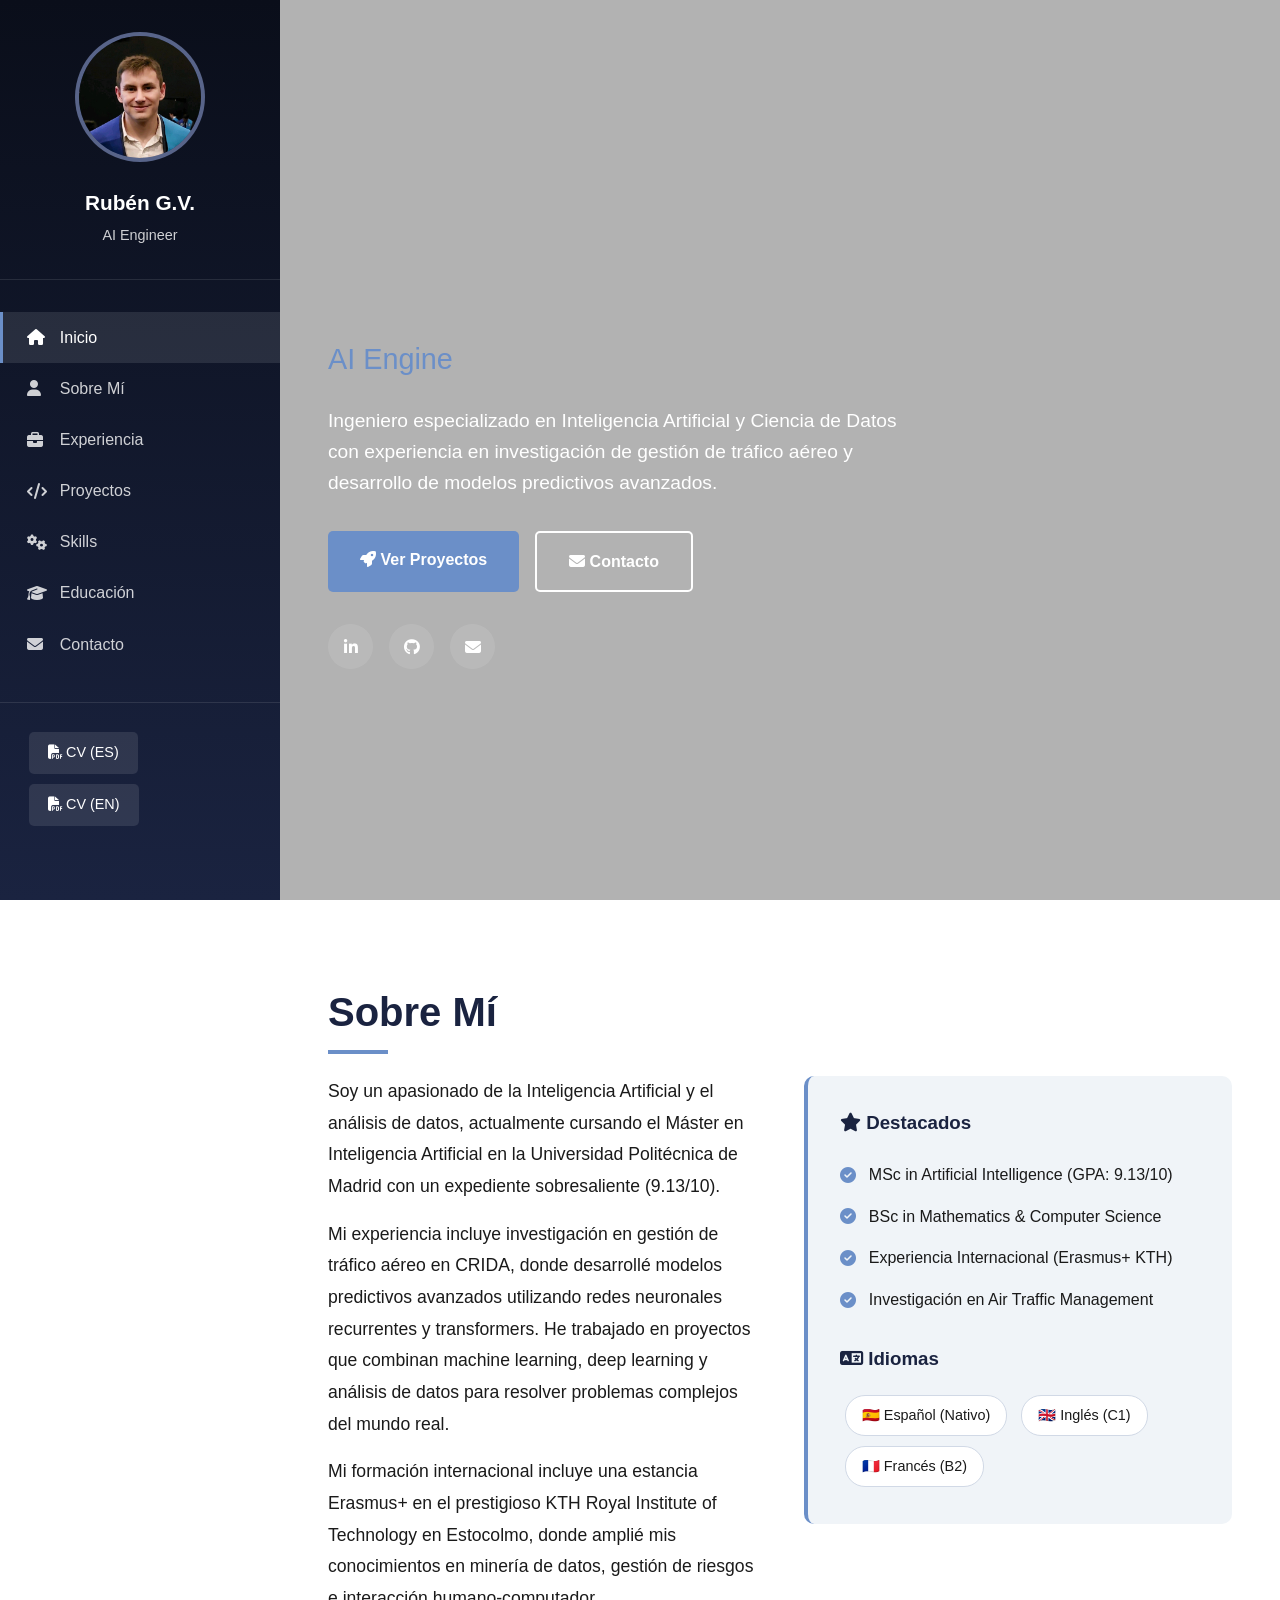
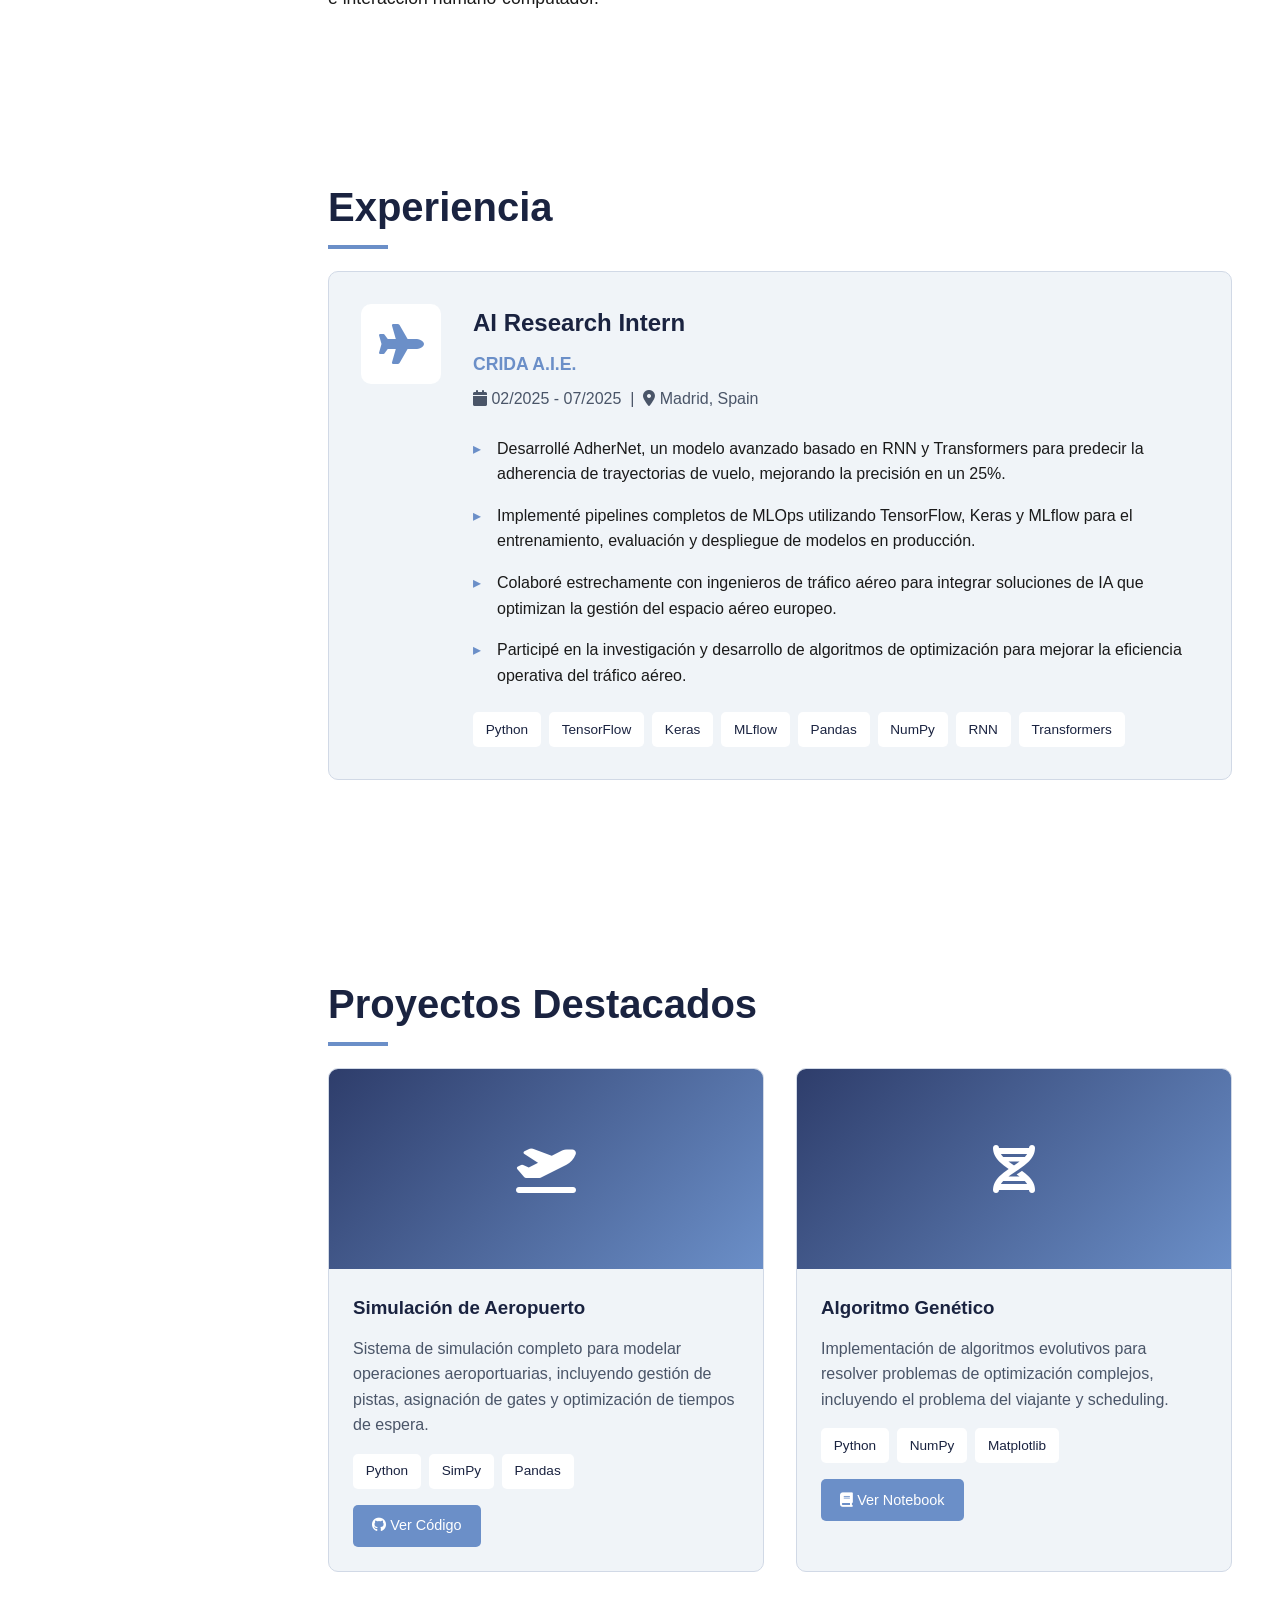
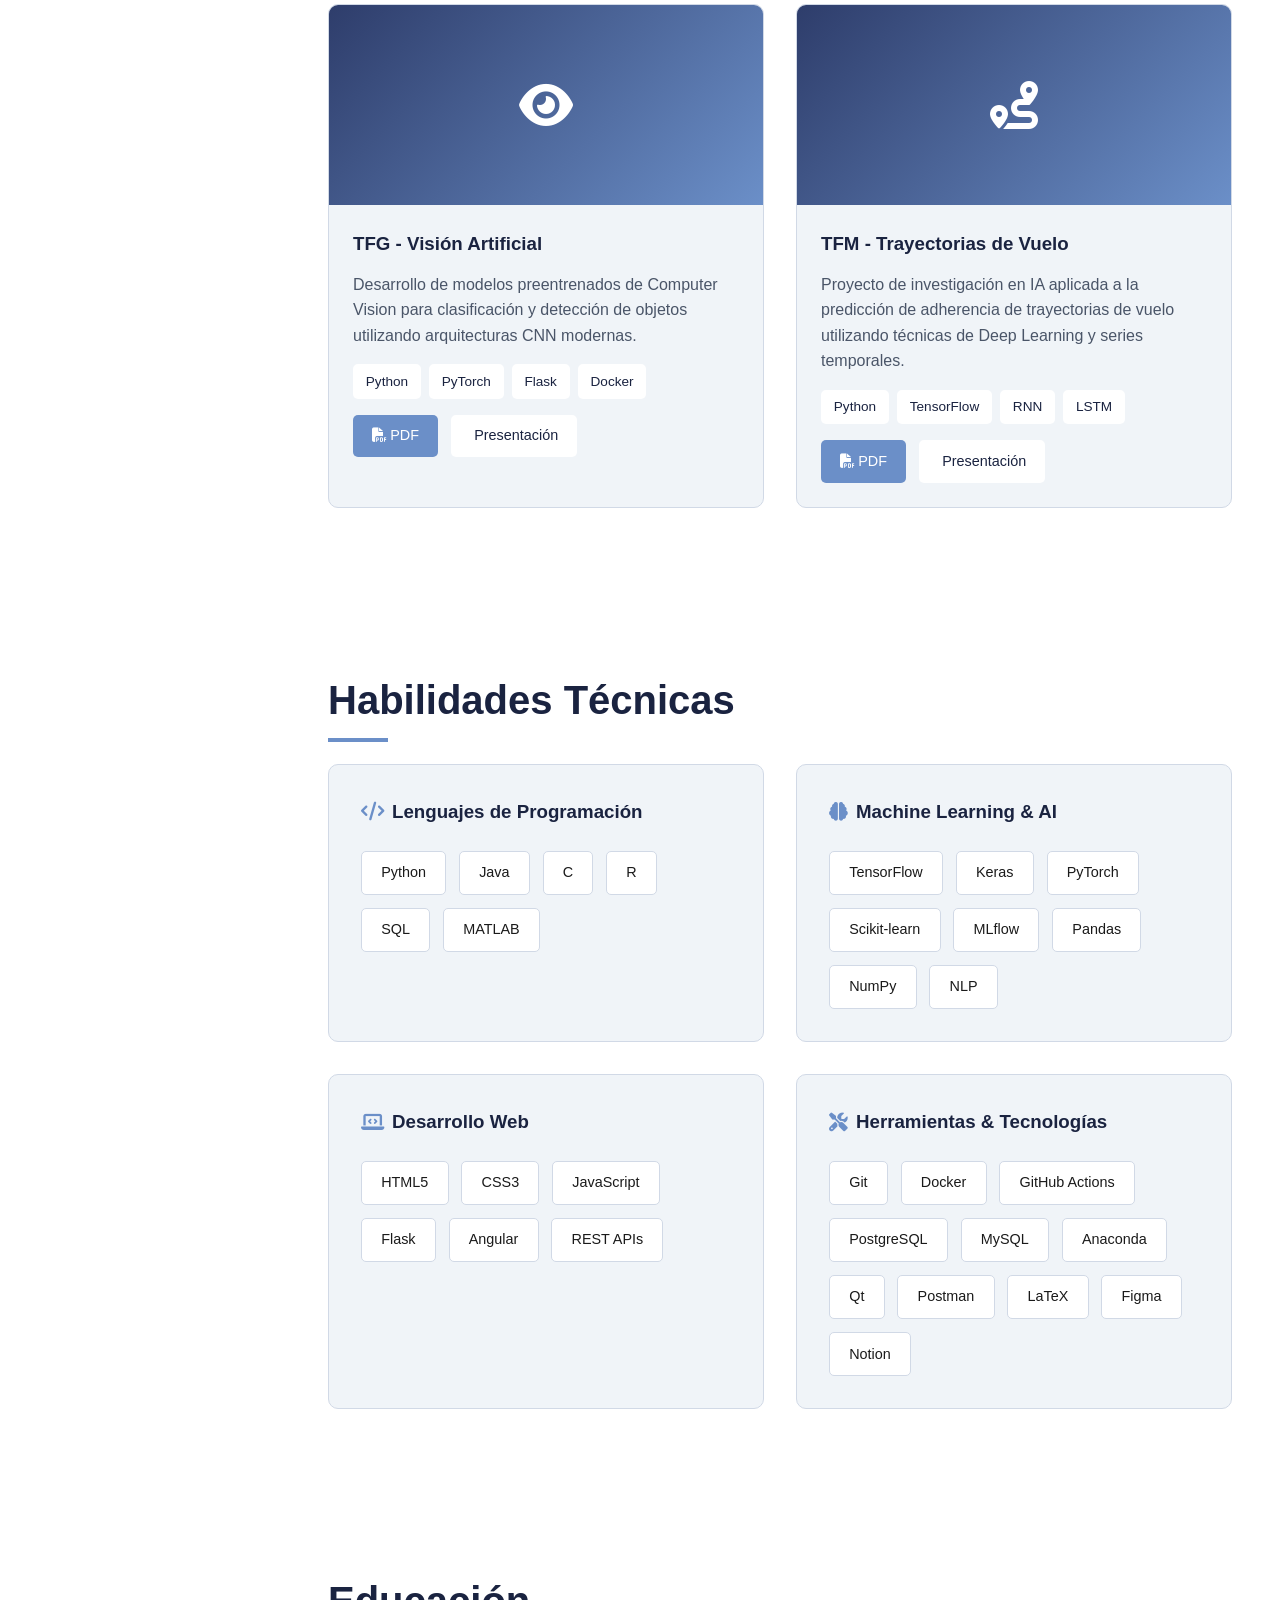
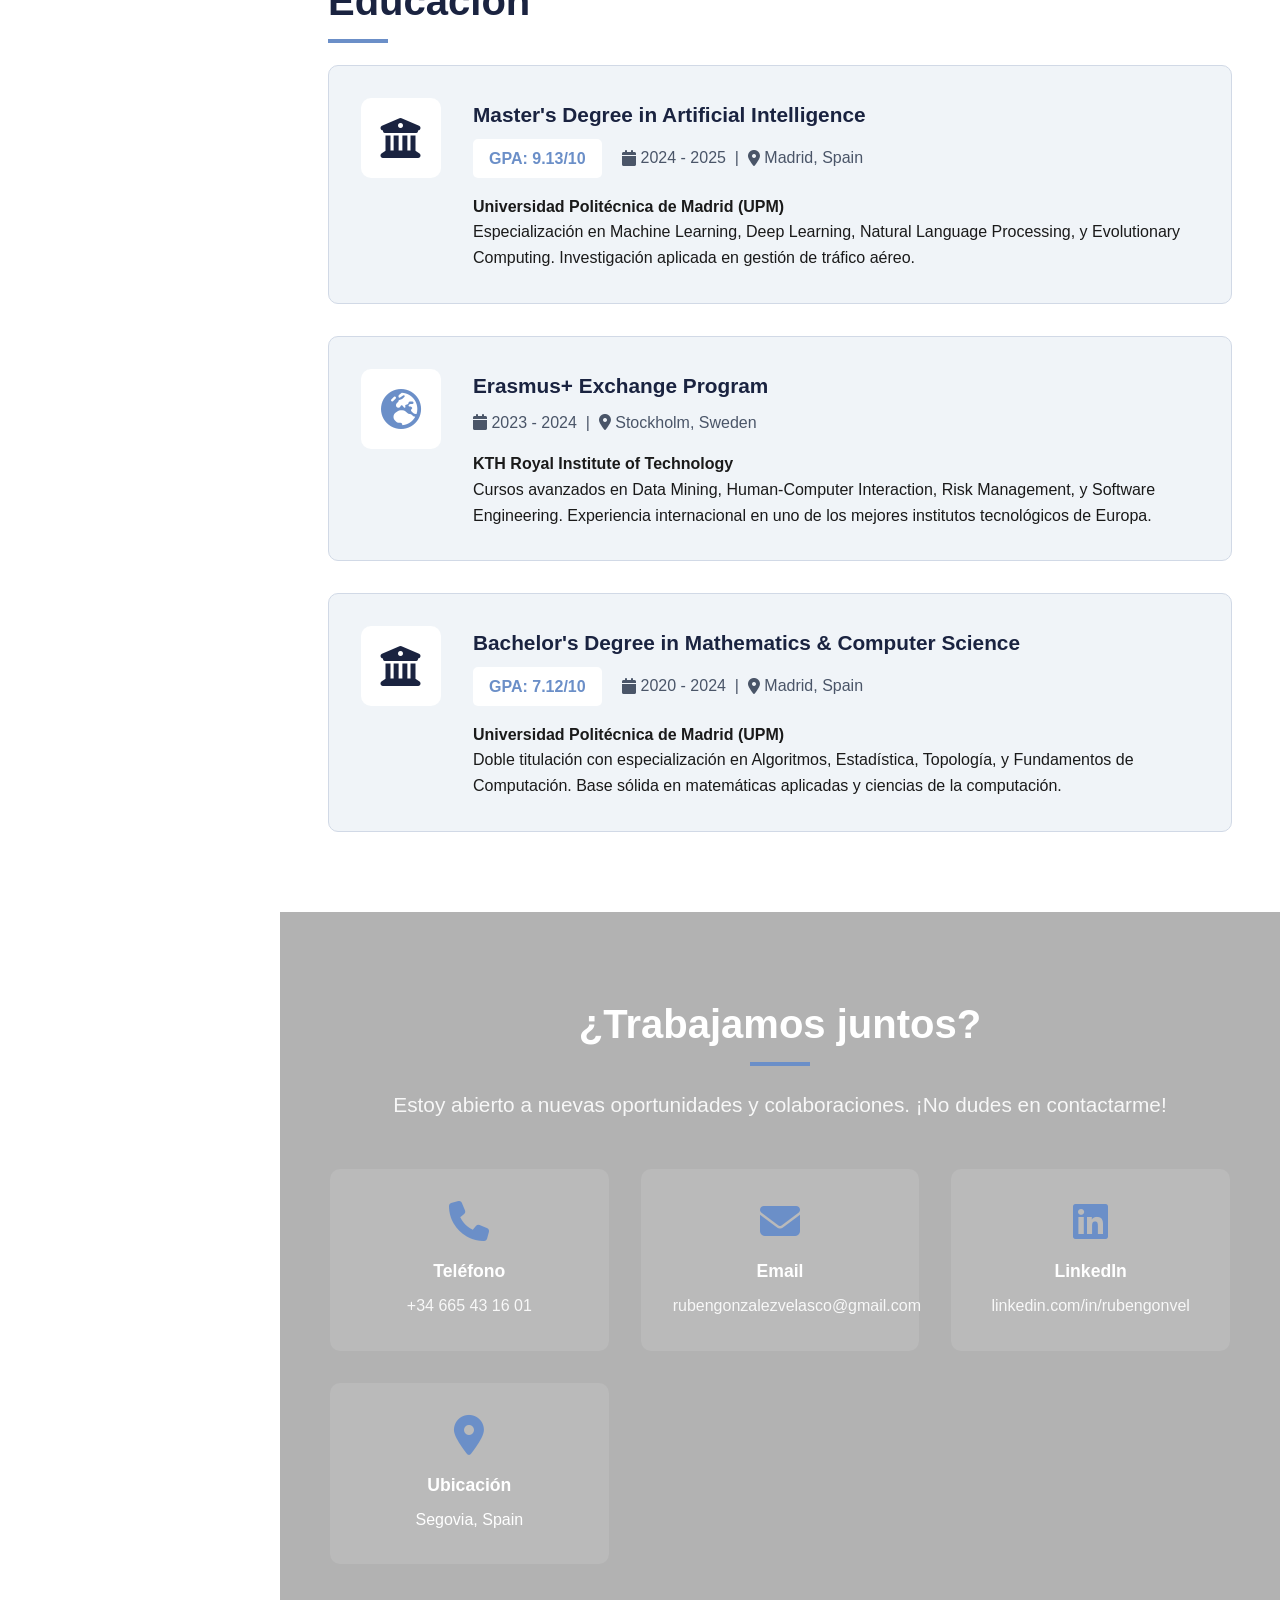
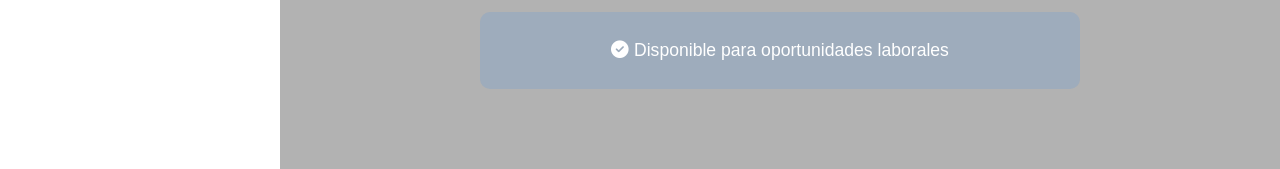
==== commit 542a7d04: "visual improvements" ====
--- a/index.html
+++ b/index.html
@@ -83,6 +83,9 @@
     <main class="main-content">
         <!-- Hero Section -->
         <section id="inicio">
+            <video autoplay muted loop playsinline class="background-video">
+                <source src="images/background.mp4" type="video/mp4">
+            </video>
             <div class="hero-content">
                 <h1 class="fade-in">Rubén González Velasco</h1>
                 <div class="typing-text" id="typing-text"></div>
@@ -162,7 +165,7 @@
         <section id="experiencia">
             <h2 class="section-title">Experiencia</h2>
             <div class="experience-card">
-                <div class="company-logo" style="background: var(--surface); display: flex; align-items: center; justify-content: center; border-radius: 10px;">
+                <div class="company-logo">
                     <i class="fas fa-plane" style="font-size: 2.5rem; color: var(--accent);"></i>
                 </div>
                 <div class="experience-details">
@@ -367,7 +370,7 @@
             <div class="education-timeline">
                 <!-- Educación 1 -->
                 <div class="education-card">
-                    <div class="university-logo" style="background: var(--surface); display: flex; align-items: center; justify-content: center; border-radius: 10px;">
+                    <div class="university-logo">
                         <i class="fas fa-university" style="font-size: 2.5rem; color: var(--primary);"></i>
                     </div>
                     <div class="education-details">
@@ -384,7 +387,7 @@
 
                 <!-- Educación 2 -->
                 <div class="education-card">
-                    <div class="university-logo" style="background: var(--surface); display: flex; align-items: center; justify-content: center; border-radius: 10px;">
+                    <div class="university-logo">
                         <i class="fas fa-globe-europe" style="font-size: 2.5rem; color: var(--accent);"></i>
                     </div>
                     <div class="education-details">
@@ -400,7 +403,7 @@
 
                 <!-- Educación 3 -->
                 <div class="education-card">
-                    <div class="university-logo" style="background: var(--surface); display: flex; align-items: center; justify-content: center; border-radius: 10px;">
+                    <div class="university-logo">
                         <i class="fas fa-university" style="font-size: 2.5rem; color: var(--primary);"></i>
                     </div>
                     <div class="education-details">
@@ -419,6 +422,9 @@
 
         <!-- Contact Section -->
         <section id="contacto">
+            <video autoplay muted loop playsinline class="background-video">
+                <source src="images/background.mp4" type="video/mp4">
+            </video>
             <h2 class="section-title">¿Trabajamos juntos?</h2>
             <p class="contact-subtitle">
                 Estoy abierto a nuevas oportunidades y colaboraciones. ¡No dudes en contactarme!
--- a/style.css
+++ b/style.css
@@ -5,16 +5,17 @@
 }
 
 :root {
-    --primary-dark: #0A1929;
-    --primary: #1E3A5F;
-    --primary-light: #2E5A8F;
-    --accent: #4A90E2;
-    --accent-hover: #357ABD;
+    --primary-dark: #0A0E1A;
+    --primary: #1A2340;
+    --primary-light: #2E3D6B;
+    --accent: #6B8FC8;
+    --accent-light: #8BA8E0;
+    --accent-hover: #5A7FB8;
     --background: #FFFFFF;
-    --surface: #F5F7FA;
+    --surface: #F0F4F8;
     --text-primary: #1A1A1A;
-    --text-secondary: #666666;
-    --border: #E1E4E8;
+    --text-secondary: #4A5568;
+    --border: #D1D9E6;
 }
 
 body {
@@ -22,6 +23,8 @@
     color: var(--text-primary);
     line-height: 1.6;
     background-color: var(--background);
+    width: 100%;
+    overflow-x: hidden;
 }
 
 /* Navegación Lateral */
@@ -143,12 +146,22 @@
 .main-content {
     margin-left: 280px;
     min-height: 100vh;
+    width: calc(100% - 280px);
 }
 
 section {
     padding: 5rem 3rem;
     max-width: 1200px;
     margin: 0 auto;
+    width: 100%;
+    box-sizing: border-box;
+}
+
+/* Override section styles for full-width sections */
+#inicio,
+#contacto {
+    max-width: none;
+    width: 100%;
 }
 
 .section-title {
@@ -171,14 +184,30 @@
 
 /* Hero Section */
 #inicio {
-    background: linear-gradient(135deg, var(--primary-dark) 0%, var(--primary) 50%, var(--accent) 100%);
     color: white;
     min-height: 100vh;
+    height: 100vh;
     display: flex;
     flex-direction: column;
     justify-content: center;
     position: relative;
     overflow: hidden;
+    padding: 0;
+    max-width: none;
+    width: 100%;
+    margin: 0;
+}
+
+.background-video {
+    position: absolute;
+    top: 0;
+    left: 0;
+    width: 100%;
+    height: 100%;
+    min-width: 100%;
+    min-height: 100%;
+    object-fit: cover;
+    z-index: 0;
 }
 
 #inicio::before {
@@ -189,11 +218,16 @@
     right: 0;
     bottom: 0;
     background: rgba(0, 0, 0, 0.3);
+    z-index: 1;
 }
 
 .hero-content {
     position: relative;
-    z-index: 1;
+    z-index: 2;
+    padding: 5rem 3rem;
+    max-width: 1200px;
+    margin: 0 auto;
+    width: 100%;
 }
 
 .hero-content h1 {
@@ -332,7 +366,7 @@
 
 /* Experience Section */
 .experience-card {
-    background: white;
+    background: var(--surface);
     border: 1px solid var(--border);
     border-radius: 10px;
     padding: 2rem;
@@ -352,6 +386,11 @@
     height: 80px;
     object-fit: contain;
     flex-shrink: 0;
+    background: white;
+    display: flex;
+    align-items: center;
+    justify-content: center;
+    border-radius: 10px;
 }
 
 .experience-details h3 {
@@ -398,7 +437,7 @@
 
 .badge {
     padding: 0.4rem 0.8rem;
-    background: var(--surface);
+    background: white;
     border-radius: 5px;
     font-size: 0.85rem;
     color: var(--primary);
@@ -406,7 +445,7 @@
 
 /* Projects Section */
 #proyectos {
-    background: var(--surface);
+    background: white;
 }
 
 .projects-grid {
@@ -416,7 +455,7 @@
 }
 
 .project-card {
-    background: white;
+    background: var(--surface);
     border-radius: 10px;
     overflow: hidden;
     border: 1px solid var(--border);
@@ -475,7 +514,7 @@
 }
 
 .project-link.secondary {
-    background: var(--surface);
+    background: white;
     color: var(--primary);
 }
 
@@ -487,7 +526,7 @@
 }
 
 .skill-category {
-    background: white;
+    background: var(--surface);
     padding: 2rem;
     border-radius: 10px;
     border: 1px solid var(--border);
@@ -513,7 +552,7 @@
 
 .skill-tag {
     padding: 0.6rem 1.2rem;
-    background: var(--surface);
+    background: white;
     border-radius: 5px;
     font-size: 0.9rem;
     border: 1px solid var(--border);
@@ -529,7 +568,7 @@
 
 /* Education Section */
 #educacion {
-    background: var(--surface);
+    background: white;
 }
 
 .education-timeline {
@@ -539,7 +578,7 @@
 }
 
 .education-card {
-    background: white;
+    background: var(--surface);
     border-radius: 10px;
     padding: 2rem;
     display: flex;
@@ -557,6 +596,11 @@
     height: 80px;
     object-fit: contain;
     flex-shrink: 0;
+    background: white;
+    display: flex;
+    align-items: center;
+    justify-content: center;
+    border-radius: 10px;
 }
 
 .education-details h3 {
@@ -573,7 +617,7 @@
 .gpa {
     display: inline-block;
     padding: 0.4rem 1rem;
-    background: var(--surface);
+    background: white;
     border-radius: 5px;
     font-weight: 600;
     color: var(--accent);
@@ -582,13 +626,43 @@
 
 /* Contact Section */
 #contacto {
-    background: linear-gradient(135deg, var(--primary-dark) 0%, var(--primary) 100%);
     color: white;
     text-align: center;
+    position: relative;
+    overflow: hidden;
+    padding: 5rem 3rem;
+    max-width: none;
+    width: 100%;
+    margin: 0;
+}
+
+#contacto .background-video {
+    position: absolute;
+    top: 0;
+    left: 0;
+    width: 100%;
+    height: 100%;
+    min-width: 100%;
+    min-height: 100%;
+    object-fit: cover;
+    z-index: 0;
+}
+
+#contacto::before {
+    content: '';
+    position: absolute;
+    top: 0;
+    left: 0;
+    right: 0;
+    bottom: 0;
+    background: rgba(0, 0, 0, 0.3);
+    z-index: 1;
 }
 
 #contacto .section-title {
     color: white;
+    position: relative;
+    z-index: 2;
 }
 
 #contacto .section-title::after {
@@ -601,6 +675,8 @@
     font-size: 1.3rem;
     margin-bottom: 3rem;
     opacity: 0.9;
+    position: relative;
+    z-index: 2;
 }
 
 .contact-grid {
@@ -609,6 +685,8 @@
     gap: 2rem;
     max-width: 900px;
     margin: 0 auto 3rem;
+    position: relative;
+    z-index: 2;
 }
 
 .contact-item {
@@ -652,6 +730,8 @@
     border-radius: 10px;
     max-width: 600px;
     margin: 2rem auto 0;
+    position: relative;
+    z-index: 2;
 }
 
 /* Animations */
@@ -688,6 +768,7 @@
     .main-content {
         margin-left: 0;
         padding-top: 60px;
+        width: 100%;
     }
 
     section {
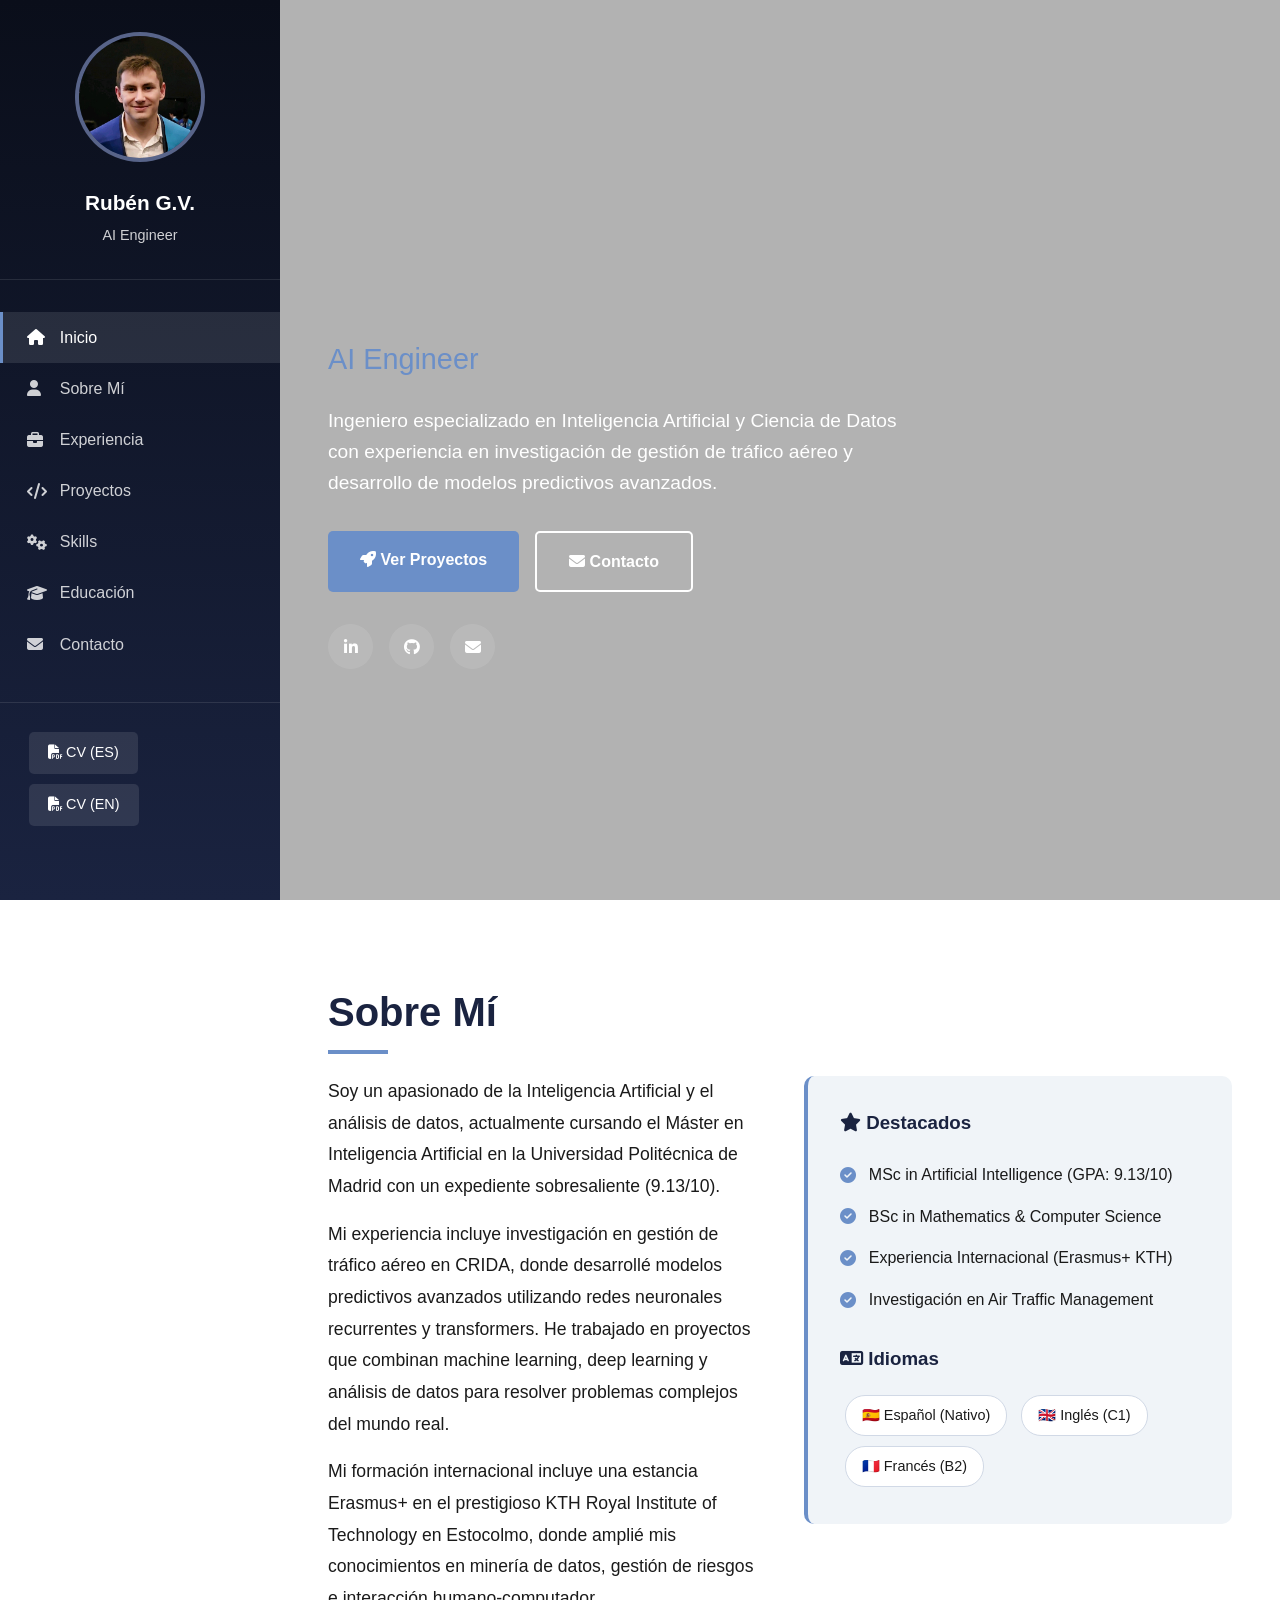
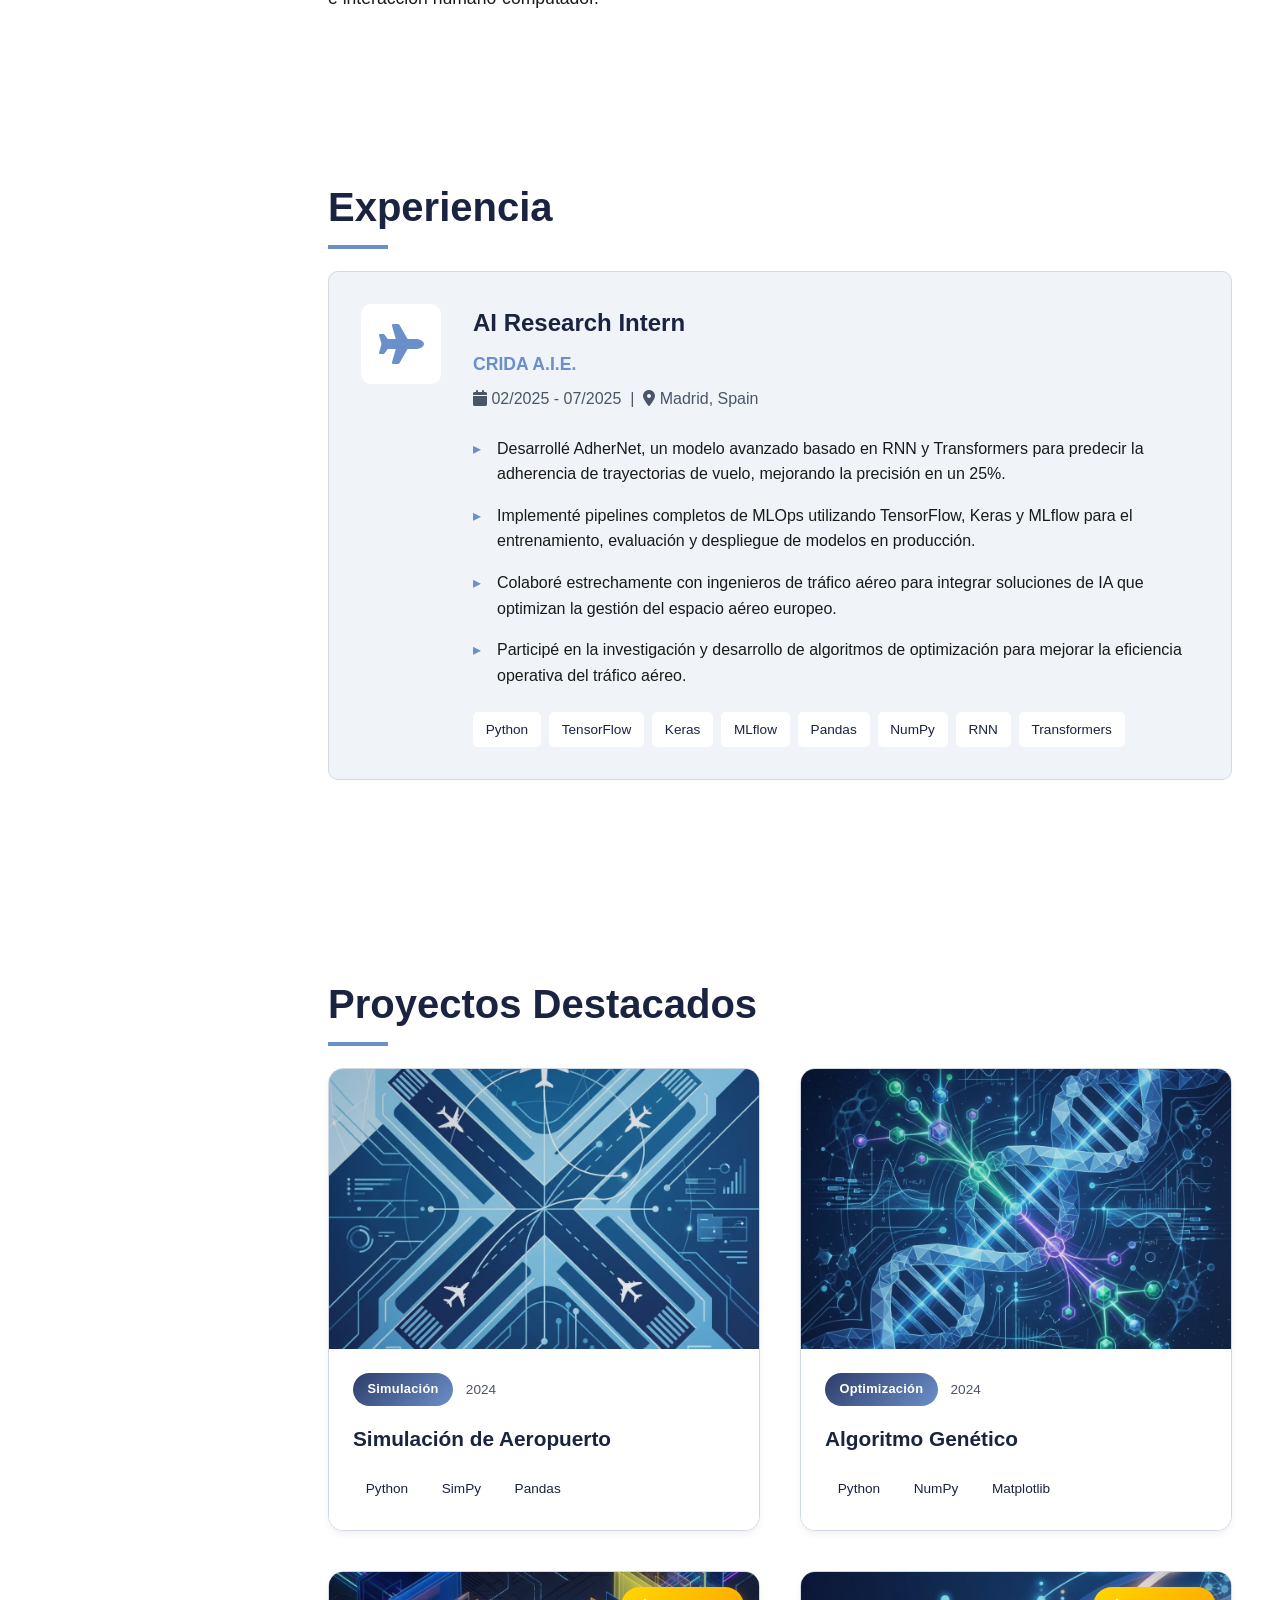
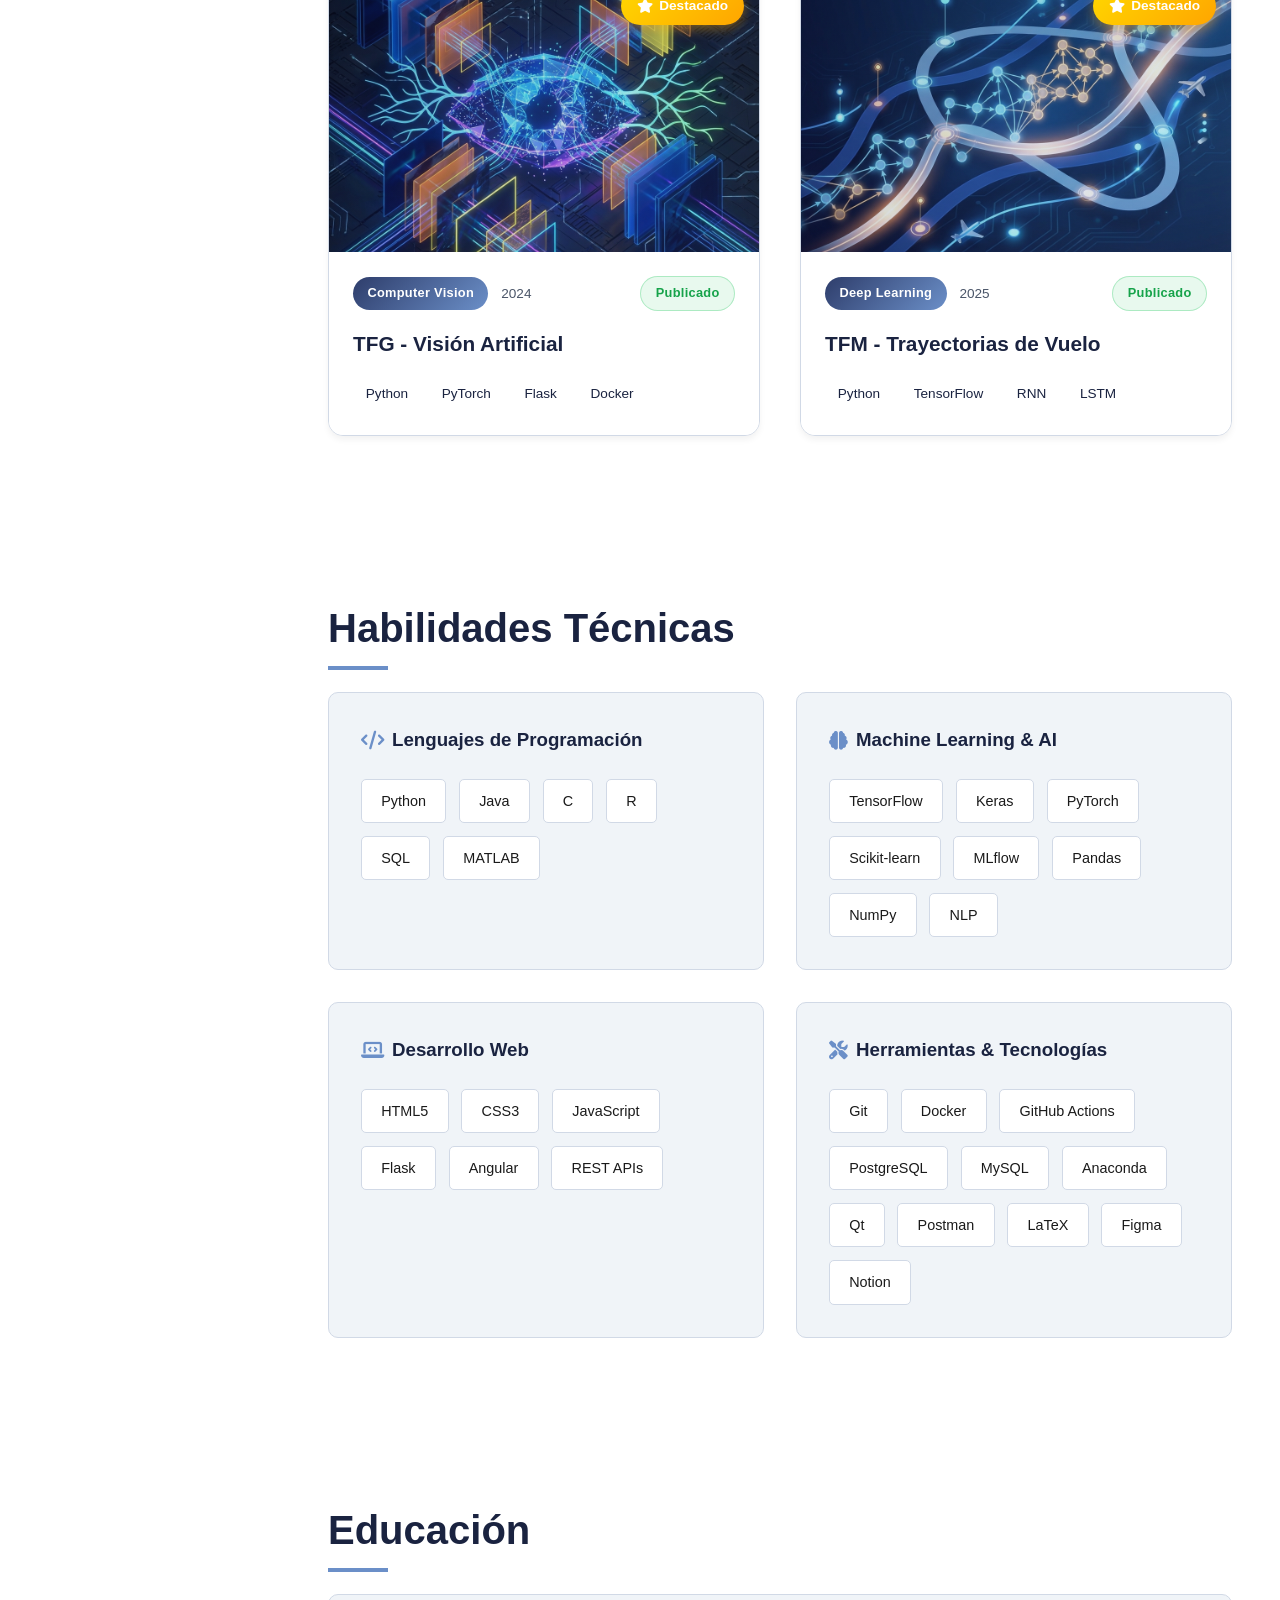
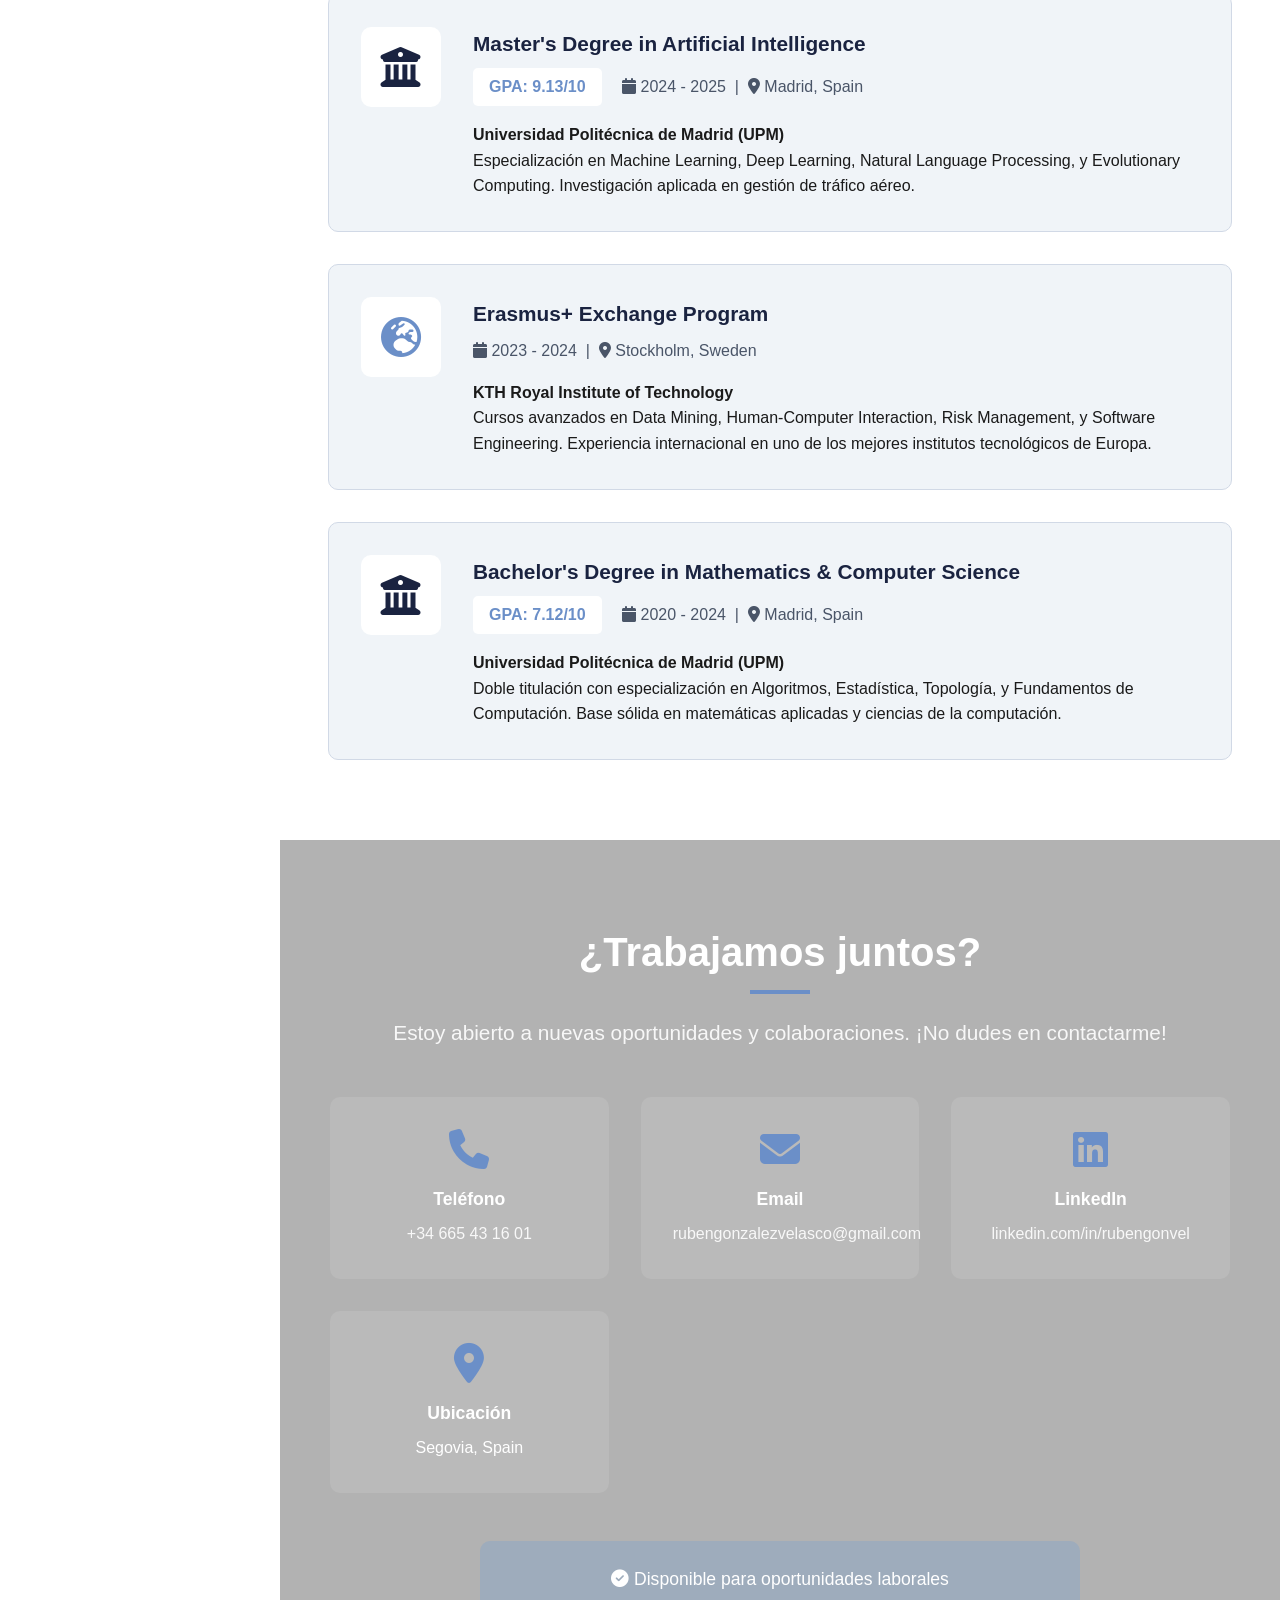
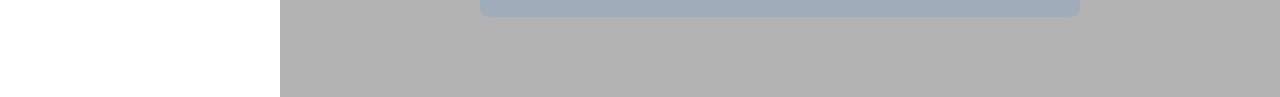
==== commit 65b8dfd3: "feat: Add new project detail pages and assets, updating portfolio navigation and styling." ====
--- a/index.html
+++ b/index.html
@@ -1,25 +1,28 @@
 <!DOCTYPE html>
 <html lang="es">
+
 <head>
     <meta charset="UTF-8">
     <meta name="viewport" content="width=device-width, initial-scale=1.0">
-    <meta name="description" content="Portfolio de Rubén González Velasco - AI Engineer, Data Scientist e Investigador especializado en Machine Learning y Gestión de Tráfico Aéreo">
+    <meta name="description"
+        content="Portfolio de Rubén González Velasco - AI Engineer, Data Scientist e Investigador especializado en Machine Learning y Gestión de Tráfico Aéreo">
     <meta name="keywords" content="AI Engineer, Data Science, Machine Learning, Python, Research, Portfolio">
     <meta name="author" content="Rubén González Velasco">
-    
+
     <!-- Open Graph -->
     <meta property="og:title" content="Rubén González Velasco - AI Engineer & Researcher">
     <meta property="og:description" content="Portfolio profesional de ingeniero especializado en IA y Ciencia de Datos">
     <meta property="og:type" content="website">
-    
+
     <title>Rubén González Velasco - AI Engineer & Researcher</title>
-    
+
     <!-- Font Awesome -->
     <link rel="stylesheet" href="https://cdnjs.cloudflare.com/ajax/libs/font-awesome/6.4.0/css/all.min.css">
-    
+
     <!-- Estilos externos -->
     <link rel="stylesheet" href="style.css">
 </head>
+
 <body>
     <!-- Navegación Lateral -->
     <aside class="sidebar" id="sidebar">
@@ -28,7 +31,7 @@
             <h2>Rubén G.V.</h2>
             <p>AI Engineer</p>
         </div>
-        
+
         <nav class="sidebar-nav">
             <a href="#inicio" class="nav-link active">
                 <i class="fas fa-home"></i>
@@ -59,12 +62,14 @@
                 Contacto
             </a>
         </nav>
-        
+
         <div class="cv-links">
-            <a href="https://github.com/RubenGonV/RubenGonV/blob/main/docs/CV_RubenGonzalezVelasco_Aug25.pdf" class="cv-link" target="_blank">
+            <a href="https://github.com/RubenGonV/RubenGonV/blob/main/docs/CV_RubenGonzalezVelasco_Aug25.pdf"
+                class="cv-link" target="_blank">
                 <i class="fas fa-file-pdf"></i> CV (ES)
             </a>
-            <a href="https://github.com/RubenGonV/RubenGonV/blob/main/docs/CV_RubenGonzalezVelasco_EN_Nov25.pdf" class="cv-link" target="_blank">
+            <a href="https://github.com/RubenGonV/RubenGonV/blob/main/docs/CV_RubenGonzalezVelasco_EN_Nov25.pdf"
+                class="cv-link" target="_blank">
                 <i class="fas fa-file-pdf"></i> CV (EN)
             </a>
 
@@ -90,7 +95,8 @@
                 <h1 class="fade-in">Rubén González Velasco</h1>
                 <div class="typing-text" id="typing-text"></div>
                 <p class="hero-description fade-in">
-                    Ingeniero especializado en Inteligencia Artificial y Ciencia de Datos con experiencia en investigación de gestión de tráfico aéreo y desarrollo de modelos predictivos avanzados.
+                    Ingeniero especializado en Inteligencia Artificial y Ciencia de Datos con experiencia en
+                    investigación de gestión de tráfico aéreo y desarrollo de modelos predictivos avanzados.
                 </p>
                 <div class="cta-buttons fade-in">
                     <a href="#proyectos" class="btn btn-primary">
@@ -120,13 +126,20 @@
             <div class="about-content">
                 <div class="about-text">
                     <p>
-                        Soy un apasionado de la Inteligencia Artificial y el análisis de datos, actualmente cursando el Máster en Inteligencia Artificial en la Universidad Politécnica de Madrid con un expediente sobresaliente (9.13/10).
+                        Soy un apasionado de la Inteligencia Artificial y el análisis de datos, actualmente cursando el
+                        Máster en Inteligencia Artificial en la Universidad Politécnica de Madrid con un expediente
+                        sobresaliente (9.13/10).
                     </p>
                     <p style="margin-top: 1rem;">
-                        Mi experiencia incluye investigación en gestión de tráfico aéreo en CRIDA, donde desarrollé modelos predictivos avanzados utilizando redes neuronales recurrentes y transformers. He trabajado en proyectos que combinan machine learning, deep learning y análisis de datos para resolver problemas complejos del mundo real.
+                        Mi experiencia incluye investigación en gestión de tráfico aéreo en CRIDA, donde desarrollé
+                        modelos predictivos avanzados utilizando redes neuronales recurrentes y transformers. He
+                        trabajado en proyectos que combinan machine learning, deep learning y análisis de datos para
+                        resolver problemas complejos del mundo real.
                     </p>
                     <p style="margin-top: 1rem;">
-                        Mi formación internacional incluye una estancia Erasmus+ en el prestigioso KTH Royal Institute of Technology en Estocolmo, donde amplié mis conocimientos en minería de datos, gestión de riesgos e interacción humano-computador.
+                        Mi formación internacional incluye una estancia Erasmus+ en el prestigioso KTH Royal Institute
+                        of Technology en Estocolmo, donde amplié mis conocimientos en minería de datos, gestión de
+                        riesgos e interacción humano-computador.
                     </p>
                 </div>
                 <div>
@@ -176,10 +189,14 @@
                         <i class="fas fa-map-marker-alt"></i> Madrid, Spain
                     </div>
                     <ul class="experience-bullets">
-                        <li>Desarrollé AdherNet, un modelo avanzado basado en RNN y Transformers para predecir la adherencia de trayectorias de vuelo, mejorando la precisión en un 25%.</li>
-                        <li>Implementé pipelines completos de MLOps utilizando TensorFlow, Keras y MLflow para el entrenamiento, evaluación y despliegue de modelos en producción.</li>
-                        <li>Colaboré estrechamente con ingenieros de tráfico aéreo para integrar soluciones de IA que optimizan la gestión del espacio aéreo europeo.</li>
-                        <li>Participé en la investigación y desarrollo de algoritmos de optimización para mejorar la eficiencia operativa del tráfico aéreo.</li>
+                        <li>Desarrollé AdherNet, un modelo avanzado basado en RNN y Transformers para predecir la
+                            adherencia de trayectorias de vuelo, mejorando la precisión en un 25%.</li>
+                        <li>Implementé pipelines completos de MLOps utilizando TensorFlow, Keras y MLflow para el
+                            entrenamiento, evaluación y despliegue de modelos en producción.</li>
+                        <li>Colaboré estrechamente con ingenieros de tráfico aéreo para integrar soluciones de IA que
+                            optimizan la gestión del espacio aéreo europeo.</li>
+                        <li>Participé en la investigación y desarrollo de algoritmos de optimización para mejorar la
+                            eficiencia operativa del tráfico aéreo.</li>
                     </ul>
                     <div class="tech-badges">
                         <span class="badge">Python</span>
@@ -200,106 +217,163 @@
             <h2 class="section-title">Proyectos Destacados</h2>
             <div class="projects-grid">
                 <!-- Proyecto 1 -->
-                <div class="project-card">
-                    <div class="project-image">
-                        <i class="fas fa-plane-departure"></i>
-                    </div>
-                    <div class="project-content">
-                        <h3>Simulación de Aeropuerto</h3>
-                        <p class="project-description">
-                            Sistema de simulación completo para modelar operaciones aeroportuarias, incluyendo gestión de pistas, asignación de gates y optimización de tiempos de espera.
-                        </p>
-                        <div class="tech-badges">
-                            <span class="badge">Python</span>
-                            <span class="badge">SimPy</span>
-                            <span class="badge">Pandas</span>
-                        </div>
-                        <div class="project-links">
-                            <a href="#" class="project-link">
-                                <i class="fab fa-github"></i> Ver Código
-                            </a>
-                        </div>
-                    </div>
-                </div>
+                <a href="project-airport-simulation.html" class="project-card-link">
+                    <div class="project-card" data-category="simulation">
+                        <div class="project-image"
+                            style="background-image: url('images/projects/airport_simulation.png');">
+                            <div class="project-overlay">
+                                <div class="project-overlay-content">
+                                    <h3>Simulación de Aeropuerto</h3>
+                                    <p class="project-description">
+                                        Sistema de simulación completo para modelar operaciones aeroportuarias,
+                                        incluyendo
+                                        gestión de pistas, asignación de gates y optimización de tiempos de espera.
+                                    </p>
+                                    <div class="project-links">
+                                        <span class="project-link">
+                                            <i class="fas fa-arrow-right"></i> Ver Detalles
+                                        </span>
+                                    </div>
+                                </div>
+                            </div>
+                        </div>
+                        <div class="project-content">
+                            <div class="project-header">
+                                <div class="project-meta">
+                                    <span class="project-category">Simulación</span>
+                                    <span class="project-year">2024</span>
+                                </div>
+                            </div>
+                            <h3>Simulación de Aeropuerto</h3>
+                            <div class="tech-badges">
+                                <span class="badge">Python</span>
+                                <span class="badge">SimPy</span>
+                                <span class="badge">Pandas</span>
+                            </div>
+                        </div>
+                    </div>
+                </a>
 
                 <!-- Proyecto 2 -->
-                <div class="project-card">
-                    <div class="project-image">
-                        <i class="fas fa-dna"></i>
-                    </div>
-                    <div class="project-content">
-                        <h3>Algoritmo Genético</h3>
-                        <p class="project-description">
-                            Implementación de algoritmos evolutivos para resolver problemas de optimización complejos, incluyendo el problema del viajante y scheduling.
-                        </p>
-                        <div class="tech-badges">
-                            <span class="badge">Python</span>
-                            <span class="badge">NumPy</span>
-                            <span class="badge">Matplotlib</span>
-                        </div>
-                        <div class="project-links">
-                            <a href="#" class="project-link">
-                                <i class="fas fa-book"></i> Ver Notebook
-                            </a>
-                        </div>
-                    </div>
-                </div>
+                <a href="project-genetic-algorithm.html" class="project-card-link">
+                    <div class="project-card" data-category="optimization">
+                        <div class="project-image"
+                            style="background-image: url('images/projects/genetic_algorithm.png');">
+                            <div class="project-overlay">
+                                <div class="project-overlay-content">
+                                    <h3>Algoritmo Genético</h3>
+                                    <p class="project-description">
+                                        Implementación de algoritmos evolutivos para resolver problemas de optimización
+                                        complejos, incluyendo el problema del viajante y scheduling.
+                                    </p>
+                                    <div class="project-links">
+                                        <span class="project-link">
+                                            <i class="fas fa-arrow-right"></i> Ver Detalles
+                                        </span>
+                                    </div>
+                                </div>
+                            </div>
+                        </div>
+                        <div class="project-content">
+                            <div class="project-header">
+                                <div class="project-meta">
+                                    <span class="project-category">Optimización</span>
+                                    <span class="project-year">2024</span>
+                                </div>
+                            </div>
+                            <h3>Algoritmo Genético</h3>
+                            <div class="tech-badges">
+                                <span class="badge">Python</span>
+                                <span class="badge">NumPy</span>
+                                <span class="badge">Matplotlib</span>
+                            </div>
+                        </div>
+                    </div>
+                </a>
 
                 <!-- Proyecto 3 -->
-                <div class="project-card">
-                    <div class="project-image">
-                        <i class="fas fa-eye"></i>
-                    </div>
-                    <div class="project-content">
-                        <h3>TFG - Visión Artificial</h3>
-                        <p class="project-description">
-                            Desarrollo de modelos preentrenados de Computer Vision para clasificación y detección de objetos utilizando arquitecturas CNN modernas.
-                        </p>
-                        <div class="tech-badges">
-                            <span class="badge">Python</span>
-                            <span class="badge">PyTorch</span>
-                            <span class="badge">Flask</span>
-                            <span class="badge">Docker</span>
-                        </div>
-                        <div class="project-links">
-                            <a href="https://github.com/RubenGonV/RubenGonV/blob/main/docs/TFG_Ruben.pdf" class="project-link" target="_blank">
-                                <i class="fas fa-file-pdf"></i> PDF
-                            </a>
-                            <a href="https://github.com/RubenGonV/RubenGonV/blob/main/docs/TFG_Presentacion.pdf" class="project-link secondary" target="_blank">
-                                <i class="fas fa-presentation"></i> Presentación
-                            </a>
-                        </div>
-
-                    </div>
-                </div>
+                <a href="project-computer-vision.html" class="project-card-link">
+                    <div class="project-card featured" data-category="ai-ml">
+                        <div class="featured-badge">
+                            <i class="fas fa-star"></i> Destacado
+                        </div>
+                        <div class="project-image"
+                            style="background-image: url('images/projects/computer_vision.png');">
+                            <div class="project-overlay">
+                                <div class="project-overlay-content">
+                                    <h3>TFG - Visión Artificial</h3>
+                                    <p class="project-description">
+                                        Desarrollo de modelos preentrenados de Computer Vision para clasificación y
+                                        detección de objetos utilizando arquitecturas CNN modernas.
+                                    </p>
+                                    <div class="project-links">
+                                        <span class="project-link">
+                                            <i class="fas fa-arrow-right"></i> Ver Detalles
+                                        </span>
+                                    </div>
+                                </div>
+                            </div>
+                        </div>
+                        <div class="project-content">
+                            <div class="project-header">
+                                <div class="project-meta">
+                                    <span class="project-category">Computer Vision</span>
+                                    <span class="project-year">2024</span>
+                                </div>
+                                <span class="project-status published">Publicado</span>
+                            </div>
+                            <h3>TFG - Visión Artificial</h3>
+                            <div class="tech-badges">
+                                <span class="badge">Python</span>
+                                <span class="badge">PyTorch</span>
+                                <span class="badge">Flask</span>
+                                <span class="badge">Docker</span>
+                            </div>
+                        </div>
+                    </div>
+                </a>
 
                 <!-- Proyecto 4 -->
-                <div class="project-card">
-                    <div class="project-image">
-                        <i class="fas fa-route"></i>
-                    </div>
-                    <div class="project-content">
-                        <h3>TFM - Trayectorias de Vuelo</h3>
-                        <p class="project-description">
-                            Proyecto de investigación en IA aplicada a la predicción de adherencia de trayectorias de vuelo utilizando técnicas de Deep Learning y series temporales.
-                        </p>
-                        <div class="tech-badges">
-                            <span class="badge">Python</span>
-                            <span class="badge">TensorFlow</span>
-                            <span class="badge">RNN</span>
-                            <span class="badge">LSTM</span>
-                        </div>
-                        <div class="project-links">
-                            <a href="https://github.com/RubenGonV/RubenGonV/blob/main/docs/TFM_Ruben.pdf" class="project-link" target="_blank">
-                                <i class="fas fa-file-pdf"></i> PDF
-                            </a>
-                            <a href="https://github.com/RubenGonV/RubenGonV/blob/main/docs/TFM_Presentacion.pdf" class="project-link secondary" target="_blank">
-                                <i class="fas fa-presentation"></i> Presentación
-                            </a>
-                        </div>
-
-                    </div>
-                </div>
+                <a href="project-flight-trajectories.html" class="project-card-link">
+                    <div class="project-card featured" data-category="ai-ml">
+                        <div class="featured-badge">
+                            <i class="fas fa-star"></i> Destacado
+                        </div>
+                        <div class="project-image"
+                            style="background-image: url('images/projects/flight_trajectories.png');">
+                            <div class="project-overlay">
+                                <div class="project-overlay-content">
+                                    <h3>TFM - Trayectorias de Vuelo</h3>
+                                    <p class="project-description">
+                                        Proyecto de investigación en IA aplicada a la predicción de adherencia de
+                                        trayectorias de vuelo utilizando técnicas de Deep Learning y series temporales.
+                                    </p>
+                                    <div class="project-links">
+                                        <span class="project-link">
+                                            <i class="fas fa-arrow-right"></i> Ver Detalles
+                                        </span>
+                                    </div>
+                                </div>
+                            </div>
+                        </div>
+                        <div class="project-content">
+                            <div class="project-header">
+                                <div class="project-meta">
+                                    <span class="project-category">Deep Learning</span>
+                                    <span class="project-year">2025</span>
+                                </div>
+                                <span class="project-status published">Publicado</span>
+                            </div>
+                            <h3>TFM - Trayectorias de Vuelo</h3>
+                            <div class="tech-badges">
+                                <span class="badge">Python</span>
+                                <span class="badge">TensorFlow</span>
+                                <span class="badge">RNN</span>
+                                <span class="badge">LSTM</span>
+                            </div>
+                        </div>
+                    </div>
+                </a>
             </div>
         </section>
 
@@ -381,7 +455,8 @@
                             <i class="fas fa-map-marker-alt"></i> Madrid, Spain
                         </div>
                         <p><strong>Universidad Politécnica de Madrid (UPM)</strong></p>
-                        <p>Especialización en Machine Learning, Deep Learning, Natural Language Processing, y Evolutionary Computing. Investigación aplicada en gestión de tráfico aéreo.</p>
+                        <p>Especialización en Machine Learning, Deep Learning, Natural Language Processing, y
+                            Evolutionary Computing. Investigación aplicada en gestión de tráfico aéreo.</p>
                     </div>
                 </div>
 
@@ -397,7 +472,9 @@
                             <i class="fas fa-map-marker-alt"></i> Stockholm, Sweden
                         </div>
                         <p><strong>KTH Royal Institute of Technology</strong></p>
-                        <p>Cursos avanzados en Data Mining, Human-Computer Interaction, Risk Management, y Software Engineering. Experiencia internacional en uno de los mejores institutos tecnológicos de Europa.</p>
+                        <p>Cursos avanzados en Data Mining, Human-Computer Interaction, Risk Management, y Software
+                            Engineering. Experiencia internacional en uno de los mejores institutos tecnológicos de
+                            Europa.</p>
                     </div>
                 </div>
 
@@ -414,7 +491,8 @@
                             <i class="fas fa-map-marker-alt"></i> Madrid, Spain
                         </div>
                         <p><strong>Universidad Politécnica de Madrid (UPM)</strong></p>
-                        <p>Doble titulación con especialización en Algoritmos, Estadística, Topología, y Fundamentos de Computación. Base sólida en matemáticas aplicadas y ciencias de la computación.</p>
+                        <p>Doble titulación con especialización en Algoritmos, Estadística, Topología, y Fundamentos de
+                            Computación. Base sólida en matemáticas aplicadas y ciencias de la computación.</p>
                     </div>
                 </div>
             </div>
@@ -429,33 +507,33 @@
             <p class="contact-subtitle">
                 Estoy abierto a nuevas oportunidades y colaboraciones. ¡No dudes en contactarme!
             </p>
-            
+
             <div class="contact-grid">
                 <div class="contact-item">
                     <i class="fas fa-phone"></i>
                     <h3>Teléfono</h3>
                     <a href="tel:+34665431601">+34 665 43 16 01</a>
                 </div>
-                
+
                 <div class="contact-item">
                     <i class="fas fa-envelope"></i>
                     <h3>Email</h3>
                     <a href="mailto:rubengonzalezvelasco@gmail.com">rubengonzalezvelasco@gmail.com</a>
                 </div>
-                
+
                 <div class="contact-item">
                     <i class="fab fa-linkedin"></i>
                     <h3>LinkedIn</h3>
                     <a href="https://linkedin.com/in/rubengonvel/" target="_blank">linkedin.com/in/rubengonvel</a>
                 </div>
-                
+
                 <div class="contact-item">
                     <i class="fas fa-map-marker-alt"></i>
                     <h3>Ubicación</h3>
                     <p>Segovia, Spain</p>
                 </div>
             </div>
-            
+
             <div class="availability">
                 <i class="fas fa-check-circle"></i> Disponible para oportunidades laborales
             </div>
@@ -465,4 +543,5 @@
     <!-- Script externo -->
     <script src="script.js"></script>
 </body>
+
 </html>
--- a/style.css
+++ b/style.css
@@ -450,49 +450,230 @@
 
 .projects-grid {
     display: grid;
-    grid-template-columns: repeat(2, 1fr);
-    gap: 2rem;
+    grid-template-columns: repeat(auto-fit, minmax(320px, 1fr));
+    gap: 2.5rem;
+}
+
+/* Project Card Link Wrapper */
+.project-card-link {
+    text-decoration: none;
+    color: inherit;
+    display: block;
 }
 
 .project-card {
-    background: var(--surface);
-    border-radius: 10px;
+    background: white;
+    border-radius: 15px;
     overflow: hidden;
     border: 1px solid var(--border);
-    transition: all 0.3s ease;
+    transition: all 0.4s cubic-bezier(0.4, 0, 0.2, 1);
     position: relative;
+    box-shadow: 0 4px 6px rgba(0, 0, 0, 0.05);
 }
 
 .project-card:hover {
-    transform: translateY(-10px);
-    box-shadow: 0 10px 30px rgba(0, 0, 0, 0.15);
-}
-
+    transform: translateY(-12px);
+    box-shadow: 0 20px 40px rgba(0, 0, 0, 0.15);
+    border-color: var(--accent);
+}
+
+/* Featured Badge */
+.featured-badge {
+    position: absolute;
+    top: 15px;
+    right: 15px;
+    background: linear-gradient(135deg, #FFD700, #FFA500);
+    color: white;
+    padding: 0.5rem 1rem;
+    border-radius: 20px;
+    font-size: 0.85rem;
+    font-weight: 600;
+    z-index: 10;
+    display: flex;
+    align-items: center;
+    gap: 0.4rem;
+    box-shadow: 0 4px 12px rgba(255, 165, 0, 0.4);
+    animation: pulse 2s ease-in-out infinite;
+}
+
+.featured-badge i {
+    font-size: 0.9rem;
+}
+
+@keyframes pulse {
+
+    0%,
+    100% {
+        transform: scale(1);
+        box-shadow: 0 4px 12px rgba(255, 165, 0, 0.4);
+    }
+
+    50% {
+        transform: scale(1.05);
+        box-shadow: 0 6px 20px rgba(255, 165, 0, 0.6);
+    }
+}
+
+/* Project Image with Background */
 .project-image {
     width: 100%;
-    height: 200px;
-    background: linear-gradient(135deg, var(--primary-light), var(--accent));
+    height: 280px;
+    background-size: cover;
+    background-position: center;
+    background-repeat: no-repeat;
+    position: relative;
+    overflow: hidden;
+}
+
+.project-image::before {
+    content: '';
+    position: absolute;
+    top: 0;
+    left: 0;
+    right: 0;
+    bottom: 0;
+    background: linear-gradient(135deg, rgba(26, 35, 64, 0.7), rgba(107, 143, 200, 0.5));
+    opacity: 0.3;
+    transition: opacity 0.4s ease;
+}
+
+.project-card:hover .project-image::before {
+    opacity: 0.1;
+}
+
+/* Project Overlay */
+.project-overlay {
+    position: absolute;
+    top: 0;
+    left: 0;
+    right: 0;
+    bottom: 0;
+    background: linear-gradient(to bottom, rgba(10, 14, 26, 0.85), rgba(26, 35, 64, 0.95));
     display: flex;
     align-items: center;
     justify-content: center;
-    color: white;
-    font-size: 3rem;
-}
-
+    opacity: 0;
+    transition: opacity 0.4s cubic-bezier(0.4, 0, 0.2, 1);
+    padding: 2rem;
+    backdrop-filter: blur(10px);
+}
+
+.project-card:hover .project-overlay {
+    opacity: 1;
+}
+
+.project-overlay-content {
+    text-align: center;
+    color: white;
+    transform: translateY(20px);
+    transition: transform 0.4s cubic-bezier(0.4, 0, 0.2, 1);
+}
+
+.project-card:hover .project-overlay-content {
+    transform: translateY(0);
+}
+
+.project-overlay-content h3 {
+    font-size: 1.5rem;
+    margin-bottom: 1rem;
+    color: white;
+}
+
+.project-overlay-content .project-description {
+    font-size: 0.95rem;
+    line-height: 1.6;
+    margin-bottom: 1.5rem;
+    opacity: 0.95;
+}
+
+.project-overlay-content .project-links {
+    display: flex;
+    gap: 0.8rem;
+    justify-content: center;
+    flex-wrap: wrap;
+}
+
+/* Project Content */
 .project-content {
     padding: 1.5rem;
+    background: white;
+}
+
+.project-header {
+    display: flex;
+    justify-content: space-between;
+    align-items: center;
+    margin-bottom: 1rem;
+}
+
+.project-meta {
+    display: flex;
+    gap: 0.8rem;
+    align-items: center;
+}
+
+.project-category {
+    display: inline-block;
+    padding: 0.4rem 0.9rem;
+    background: linear-gradient(135deg, var(--primary-light), var(--accent));
+    color: white;
+    border-radius: 20px;
+    font-size: 0.8rem;
+    font-weight: 600;
+    letter-spacing: 0.3px;
+}
+
+.project-year {
+    font-size: 0.85rem;
+    color: var(--text-secondary);
+    font-weight: 500;
+}
+
+.project-status {
+    padding: 0.4rem 0.9rem;
+    border-radius: 20px;
+    font-size: 0.8rem;
+    font-weight: 600;
+    letter-spacing: 0.3px;
+}
+
+.project-status.published {
+    background: rgba(34, 197, 94, 0.1);
+    color: #16a34a;
+    border: 1px solid rgba(34, 197, 94, 0.3);
+}
+
+.project-status.in-progress {
+    background: rgba(59, 130, 246, 0.1);
+    color: #2563eb;
+    border: 1px solid rgba(59, 130, 246, 0.3);
 }
 
 .project-content h3 {
     color: var(--primary);
-    margin-bottom: 0.8rem;
-}
-
-.project-description {
+    margin-bottom: 1rem;
+    font-size: 1.3rem;
+    transition: color 0.3s ease;
+}
+
+.project-card:hover .project-content h3 {
+    color: var(--accent);
+}
+
+.project-content .project-description {
     color: var(--text-secondary);
     margin-bottom: 1rem;
-}
-
+    line-height: 1.7;
+}
+
+.project-content .tech-badges {
+    display: flex;
+    flex-wrap: wrap;
+    gap: 0.5rem;
+    margin-top: 1rem;
+}
+
+/* Project Links */
 .project-links {
     display: flex;
     gap: 0.8rem;
@@ -500,22 +681,36 @@
 }
 
 .project-link {
-    padding: 0.6rem 1.2rem;
+    padding: 0.7rem 1.4rem;
     background: var(--accent);
     color: white;
     text-decoration: none;
-    border-radius: 5px;
+    border-radius: 8px;
     font-size: 0.9rem;
-    transition: background 0.3s ease;
+    font-weight: 600;
+    transition: all 0.3s ease;
+    display: inline-flex;
+    align-items: center;
+    gap: 0.5rem;
+    box-shadow: 0 2px 8px rgba(107, 143, 200, 0.3);
 }
 
 .project-link:hover {
     background: var(--accent-hover);
+    transform: translateY(-2px);
+    box-shadow: 0 4px 12px rgba(107, 143, 200, 0.4);
 }
 
 .project-link.secondary {
     background: white;
     color: var(--primary);
+    border: 2px solid var(--accent);
+    box-shadow: none;
+}
+
+.project-link.secondary:hover {
+    background: var(--surface);
+    border-color: var(--accent-hover);
 }
 
 /* Skills Section */
@@ -740,6 +935,7 @@
         opacity: 0;
         transform: translateY(30px);
     }
+
     to {
         opacity: 1;
         transform: translateY(0);
@@ -802,6 +998,30 @@
     .university-logo {
         margin: 0 auto;
     }
+
+    /* Project cards responsive */
+    .project-image {
+        height: 220px;
+    }
+
+    .featured-badge {
+        top: 10px;
+        right: 10px;
+        padding: 0.4rem 0.8rem;
+        font-size: 0.75rem;
+    }
+
+    .project-overlay {
+        padding: 1.5rem;
+    }
+
+    .project-overlay-content h3 {
+        font-size: 1.3rem;
+    }
+
+    .project-overlay-content .project-description {
+        font-size: 0.9rem;
+    }
 }
 
 @media (max-width: 768px) {
@@ -829,4 +1049,19 @@
     .contact-grid {
         grid-template-columns: 1fr;
     }
+
+    /* Project cards mobile */
+    .project-image {
+        height: 200px;
+    }
+
+    .project-meta {
+        flex-wrap: wrap;
+    }
+
+    .project-header {
+        flex-direction: column;
+        align-items: flex-start;
+        gap: 0.8rem;
+    }
 }
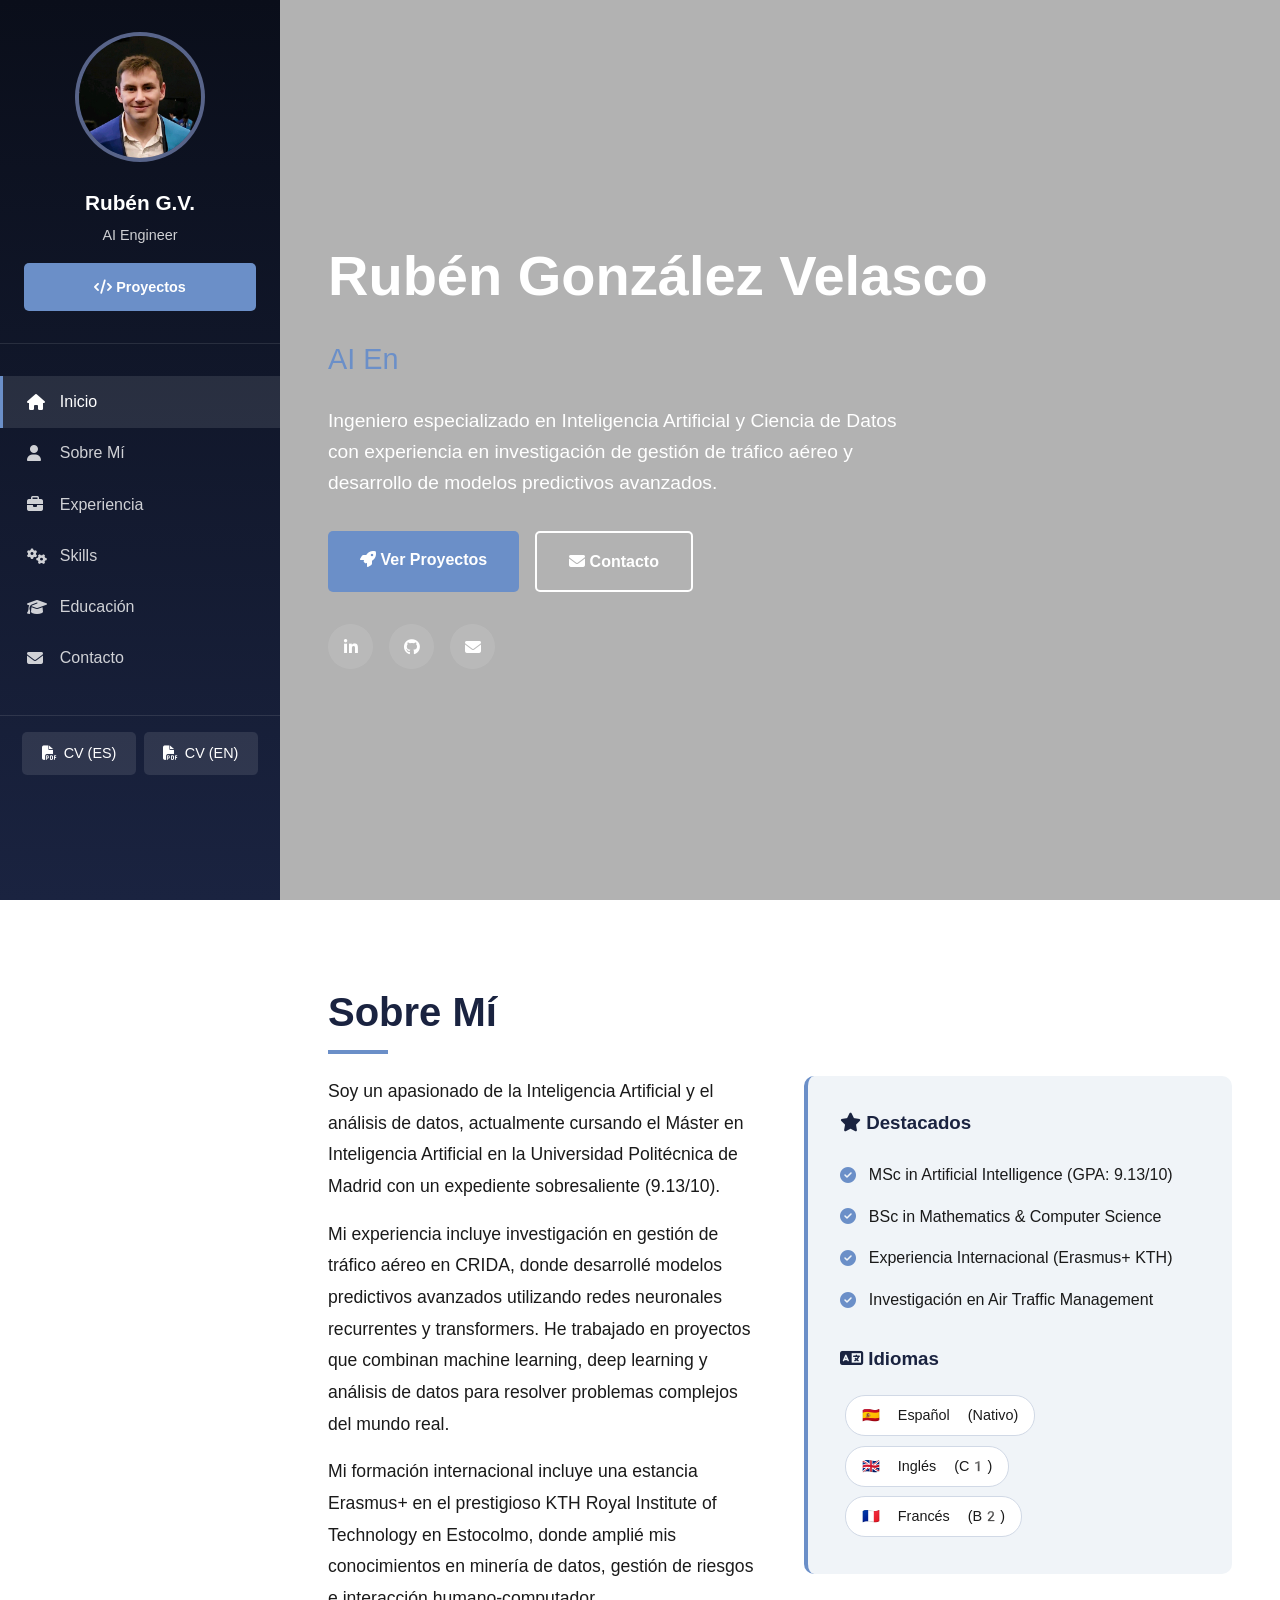
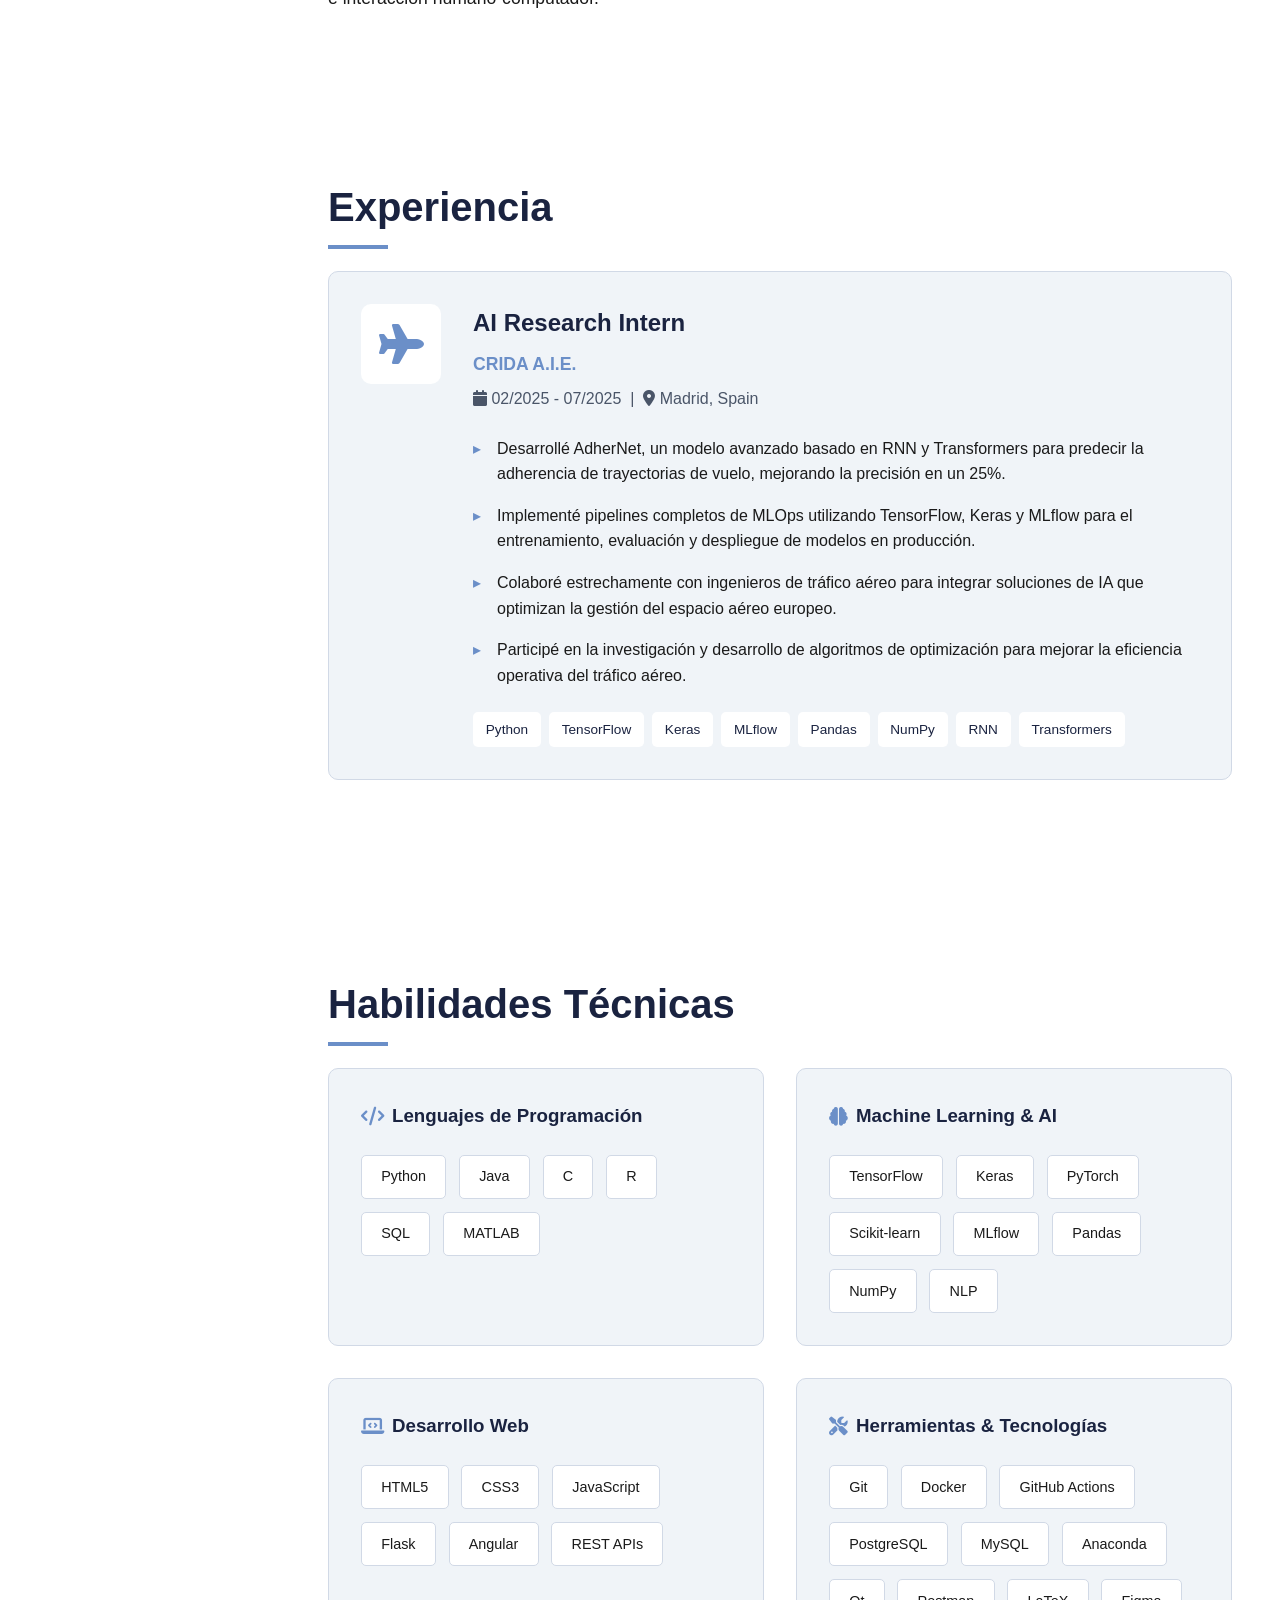
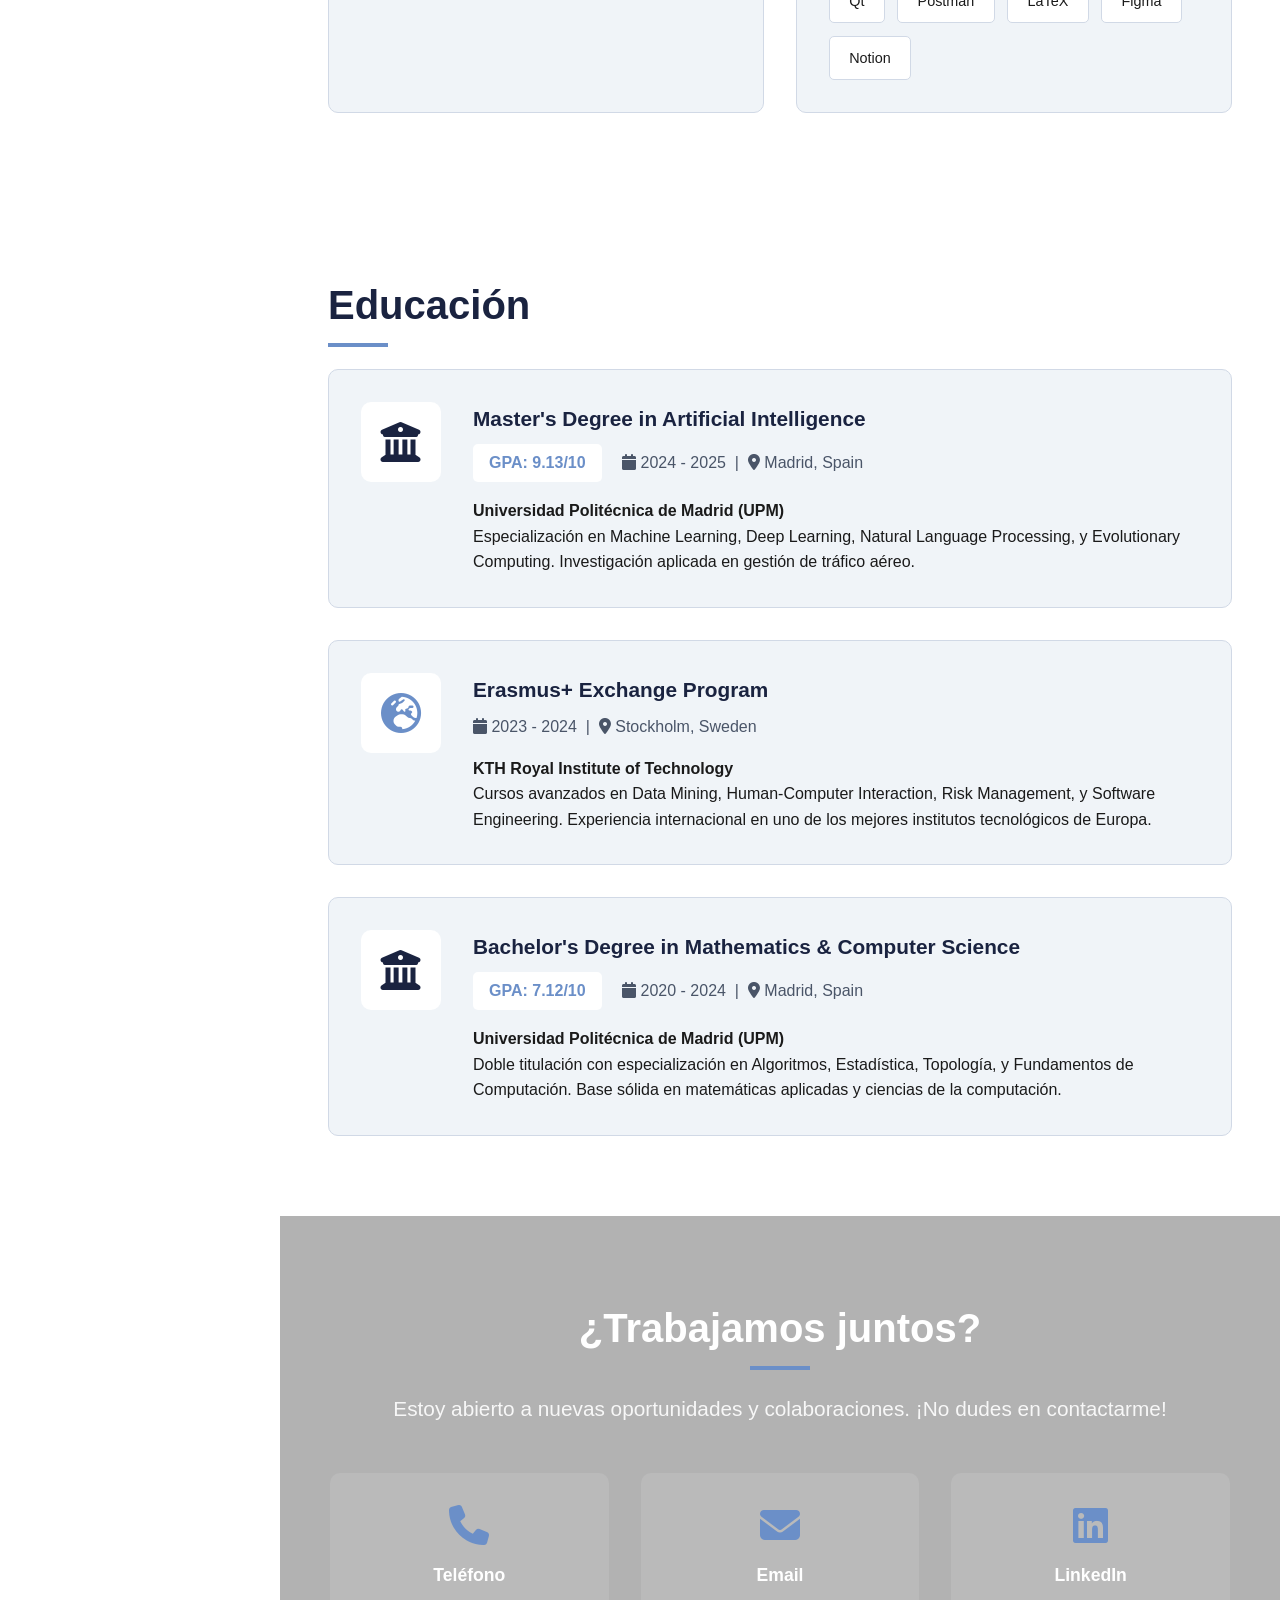
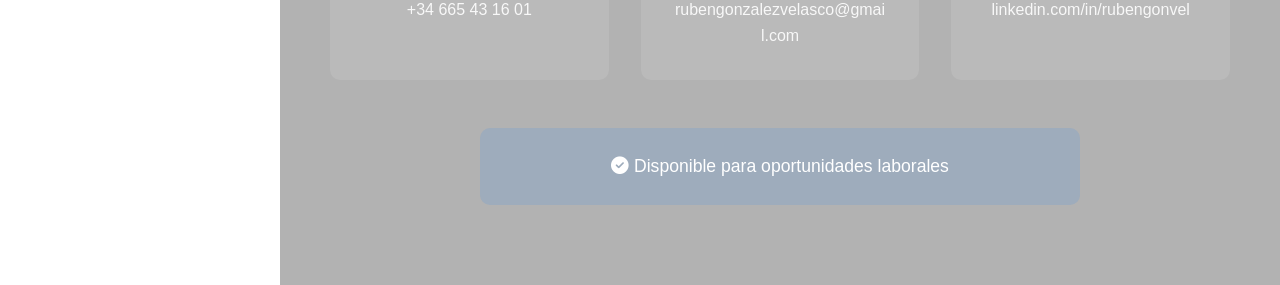
==== commit f53c9524: "feat: Introduce dedicated ML projects section, reorganize project detail pages, and add new content " ====
--- a/index.html
+++ b/index.html
@@ -30,6 +30,10 @@
             <img src="images/perfil.jpg" alt="Foto de Rubén González Velasco" class="profile-img">
             <h2>Rubén G.V.</h2>
             <p>AI Engineer</p>
+            <a href="ml-projects.html" class="btn btn-primary"
+                style="margin-top: 1rem; width: 100%; padding: 0.8rem; font-size: 0.9rem;">
+                <i class="fas fa-code"></i> Proyectos
+            </a>
         </div>
 
         <nav class="sidebar-nav">
@@ -45,10 +49,7 @@
                 <i class="fas fa-briefcase"></i>
                 Experiencia
             </a>
-            <a href="#proyectos" class="nav-link">
-                <i class="fas fa-code"></i>
-                Proyectos
-            </a>
+
             <a href="#skills" class="nav-link">
                 <i class="fas fa-cogs"></i>
                 Skills
@@ -64,11 +65,11 @@
         </nav>
 
         <div class="cv-links">
-            <a href="https://github.com/RubenGonV/RubenGonV/blob/main/docs/CV_RubenGonzalezVelasco_Aug25.pdf"
+            <a href="https://drive.google.com/viewerng/viewer?url=https://github.com/RubenGonV/RubenGonV/raw/main/docs/CV_RubenGonzalezVelasco_Agosto25.pdf"
                 class="cv-link" target="_blank">
                 <i class="fas fa-file-pdf"></i> CV (ES)
             </a>
-            <a href="https://github.com/RubenGonV/RubenGonV/blob/main/docs/CV_RubenGonzalezVelasco_EN_Nov25.pdf"
+            <a href="https://drive.google.com/viewerng/viewer?url=https://github.com/RubenGonV/RubenGonV/raw/main/docs/CV_RubenGonzalezVelasco_EN_Nov25.pdf"
                 class="cv-link" target="_blank">
                 <i class="fas fa-file-pdf"></i> CV (EN)
             </a>
@@ -92,14 +93,14 @@
                 <source src="images/background.mp4" type="video/mp4">
             </video>
             <div class="hero-content">
-                <h1 class="fade-in">Rubén González Velasco</h1>
+                <h1>Rubén González Velasco</h1>
                 <div class="typing-text" id="typing-text"></div>
                 <p class="hero-description fade-in">
                     Ingeniero especializado en Inteligencia Artificial y Ciencia de Datos con experiencia en
                     investigación de gestión de tráfico aéreo y desarrollo de modelos predictivos avanzados.
                 </p>
                 <div class="cta-buttons fade-in">
-                    <a href="#proyectos" class="btn btn-primary">
+                    <a href="ml-projects.html" class="btn btn-primary">
                         <i class="fas fa-rocket"></i> Ver Proyectos
                     </a>
                     <a href="#contacto" class="btn btn-outline">
@@ -212,170 +213,7 @@
             </div>
         </section>
 
-        <!-- Projects Section -->
-        <section id="proyectos">
-            <h2 class="section-title">Proyectos Destacados</h2>
-            <div class="projects-grid">
-                <!-- Proyecto 1 -->
-                <a href="project-airport-simulation.html" class="project-card-link">
-                    <div class="project-card" data-category="simulation">
-                        <div class="project-image"
-                            style="background-image: url('images/projects/airport_simulation.png');">
-                            <div class="project-overlay">
-                                <div class="project-overlay-content">
-                                    <h3>Simulación de Aeropuerto</h3>
-                                    <p class="project-description">
-                                        Sistema de simulación completo para modelar operaciones aeroportuarias,
-                                        incluyendo
-                                        gestión de pistas, asignación de gates y optimización de tiempos de espera.
-                                    </p>
-                                    <div class="project-links">
-                                        <span class="project-link">
-                                            <i class="fas fa-arrow-right"></i> Ver Detalles
-                                        </span>
-                                    </div>
-                                </div>
-                            </div>
-                        </div>
-                        <div class="project-content">
-                            <div class="project-header">
-                                <div class="project-meta">
-                                    <span class="project-category">Simulación</span>
-                                    <span class="project-year">2024</span>
-                                </div>
-                            </div>
-                            <h3>Simulación de Aeropuerto</h3>
-                            <div class="tech-badges">
-                                <span class="badge">Python</span>
-                                <span class="badge">SimPy</span>
-                                <span class="badge">Pandas</span>
-                            </div>
-                        </div>
-                    </div>
-                </a>
-
-                <!-- Proyecto 2 -->
-                <a href="project-genetic-algorithm.html" class="project-card-link">
-                    <div class="project-card" data-category="optimization">
-                        <div class="project-image"
-                            style="background-image: url('images/projects/genetic_algorithm.png');">
-                            <div class="project-overlay">
-                                <div class="project-overlay-content">
-                                    <h3>Algoritmo Genético</h3>
-                                    <p class="project-description">
-                                        Implementación de algoritmos evolutivos para resolver problemas de optimización
-                                        complejos, incluyendo el problema del viajante y scheduling.
-                                    </p>
-                                    <div class="project-links">
-                                        <span class="project-link">
-                                            <i class="fas fa-arrow-right"></i> Ver Detalles
-                                        </span>
-                                    </div>
-                                </div>
-                            </div>
-                        </div>
-                        <div class="project-content">
-                            <div class="project-header">
-                                <div class="project-meta">
-                                    <span class="project-category">Optimización</span>
-                                    <span class="project-year">2024</span>
-                                </div>
-                            </div>
-                            <h3>Algoritmo Genético</h3>
-                            <div class="tech-badges">
-                                <span class="badge">Python</span>
-                                <span class="badge">NumPy</span>
-                                <span class="badge">Matplotlib</span>
-                            </div>
-                        </div>
-                    </div>
-                </a>
-
-                <!-- Proyecto 3 -->
-                <a href="project-computer-vision.html" class="project-card-link">
-                    <div class="project-card featured" data-category="ai-ml">
-                        <div class="featured-badge">
-                            <i class="fas fa-star"></i> Destacado
-                        </div>
-                        <div class="project-image"
-                            style="background-image: url('images/projects/computer_vision.png');">
-                            <div class="project-overlay">
-                                <div class="project-overlay-content">
-                                    <h3>TFG - Visión Artificial</h3>
-                                    <p class="project-description">
-                                        Desarrollo de modelos preentrenados de Computer Vision para clasificación y
-                                        detección de objetos utilizando arquitecturas CNN modernas.
-                                    </p>
-                                    <div class="project-links">
-                                        <span class="project-link">
-                                            <i class="fas fa-arrow-right"></i> Ver Detalles
-                                        </span>
-                                    </div>
-                                </div>
-                            </div>
-                        </div>
-                        <div class="project-content">
-                            <div class="project-header">
-                                <div class="project-meta">
-                                    <span class="project-category">Computer Vision</span>
-                                    <span class="project-year">2024</span>
-                                </div>
-                                <span class="project-status published">Publicado</span>
-                            </div>
-                            <h3>TFG - Visión Artificial</h3>
-                            <div class="tech-badges">
-                                <span class="badge">Python</span>
-                                <span class="badge">PyTorch</span>
-                                <span class="badge">Flask</span>
-                                <span class="badge">Docker</span>
-                            </div>
-                        </div>
-                    </div>
-                </a>
-
-                <!-- Proyecto 4 -->
-                <a href="project-flight-trajectories.html" class="project-card-link">
-                    <div class="project-card featured" data-category="ai-ml">
-                        <div class="featured-badge">
-                            <i class="fas fa-star"></i> Destacado
-                        </div>
-                        <div class="project-image"
-                            style="background-image: url('images/projects/flight_trajectories.png');">
-                            <div class="project-overlay">
-                                <div class="project-overlay-content">
-                                    <h3>TFM - Trayectorias de Vuelo</h3>
-                                    <p class="project-description">
-                                        Proyecto de investigación en IA aplicada a la predicción de adherencia de
-                                        trayectorias de vuelo utilizando técnicas de Deep Learning y series temporales.
-                                    </p>
-                                    <div class="project-links">
-                                        <span class="project-link">
-                                            <i class="fas fa-arrow-right"></i> Ver Detalles
-                                        </span>
-                                    </div>
-                                </div>
-                            </div>
-                        </div>
-                        <div class="project-content">
-                            <div class="project-header">
-                                <div class="project-meta">
-                                    <span class="project-category">Deep Learning</span>
-                                    <span class="project-year">2025</span>
-                                </div>
-                                <span class="project-status published">Publicado</span>
-                            </div>
-                            <h3>TFM - Trayectorias de Vuelo</h3>
-                            <div class="tech-badges">
-                                <span class="badge">Python</span>
-                                <span class="badge">TensorFlow</span>
-                                <span class="badge">RNN</span>
-                                <span class="badge">LSTM</span>
-                            </div>
-                        </div>
-                    </div>
-                </a>
-            </div>
-        </section>
+
 
         <!-- Skills Section -->
         <section id="skills">
@@ -526,12 +364,6 @@
                     <h3>LinkedIn</h3>
                     <a href="https://linkedin.com/in/rubengonvel/" target="_blank">linkedin.com/in/rubengonvel</a>
                 </div>
-
-                <div class="contact-item">
-                    <i class="fas fa-map-marker-alt"></i>
-                    <h3>Ubicación</h3>
-                    <p>Segovia, Spain</p>
-                </div>
             </div>
 
             <div class="availability">
--- a/style.css
+++ b/style.css
@@ -95,18 +95,24 @@
 }
 
 .cv-links {
-    padding: 1.5rem;
+    padding: 1rem;
     border-top: 1px solid rgba(255, 255, 255, 0.1);
+    display: flex;
+    justify-content: center;
+    gap: 0.5rem;
+    flex-wrap: wrap;
 }
 
 .cv-link {
-    display: inline-block;
+    display: inline-flex;
+    align-items: center;
+    gap: 0.5rem;
     padding: 0.6rem 1.2rem;
     background: rgba(255, 255, 255, 0.1);
     color: white;
     text-decoration: none;
     border-radius: 5px;
-    margin: 0.3rem;
+    margin: 0;
     transition: background 0.3s ease;
     font-size: 0.9rem;
 }
@@ -124,14 +130,17 @@
     right: 0;
     background: var(--primary-dark);
     padding: 1rem;
-    z-index: 1001;
+    z-index: 2000;
     align-items: center;
     justify-content: space-between;
+    box-shadow: 0 2px 10px rgba(0, 0, 0, 0.3);
 }
 
 .mobile-header h2 {
-    color: white;
+    color: #ffffff;
     font-size: 1.2rem;
+    margin: 0;
+    text-shadow: 0 1px 2px rgba(0, 0, 0, 0.5);
 }
 
 .hamburger {
@@ -141,6 +150,8 @@
     font-size: 1.5rem;
     cursor: pointer;
 }
+
+
 
 /* Contenido Principal */
 .main-content {
@@ -362,6 +373,7 @@
     border-radius: 20px;
     margin: 0.3rem;
     font-size: 0.9rem;
+    font-family: "Segoe UI Emoji", "Apple Color Emoji", "Noto Color Emoji", "Segoe UI Symbol", "Segoe UI", sans-serif;
 }
 
 /* Experience Section */
@@ -911,6 +923,7 @@
     color: white;
     text-decoration: none;
     opacity: 0.9;
+    word-break: break-all;
 }
 
 .contact-item a:hover {
@@ -944,7 +957,8 @@
 
 .fade-in {
     opacity: 0;
-    animation: fadeInUp 0.8s ease forwards;
+    animation: fadeInUp 1.2s ease forwards;
+    animation-fill-mode: both;
 }
 
 /* Responsive */
